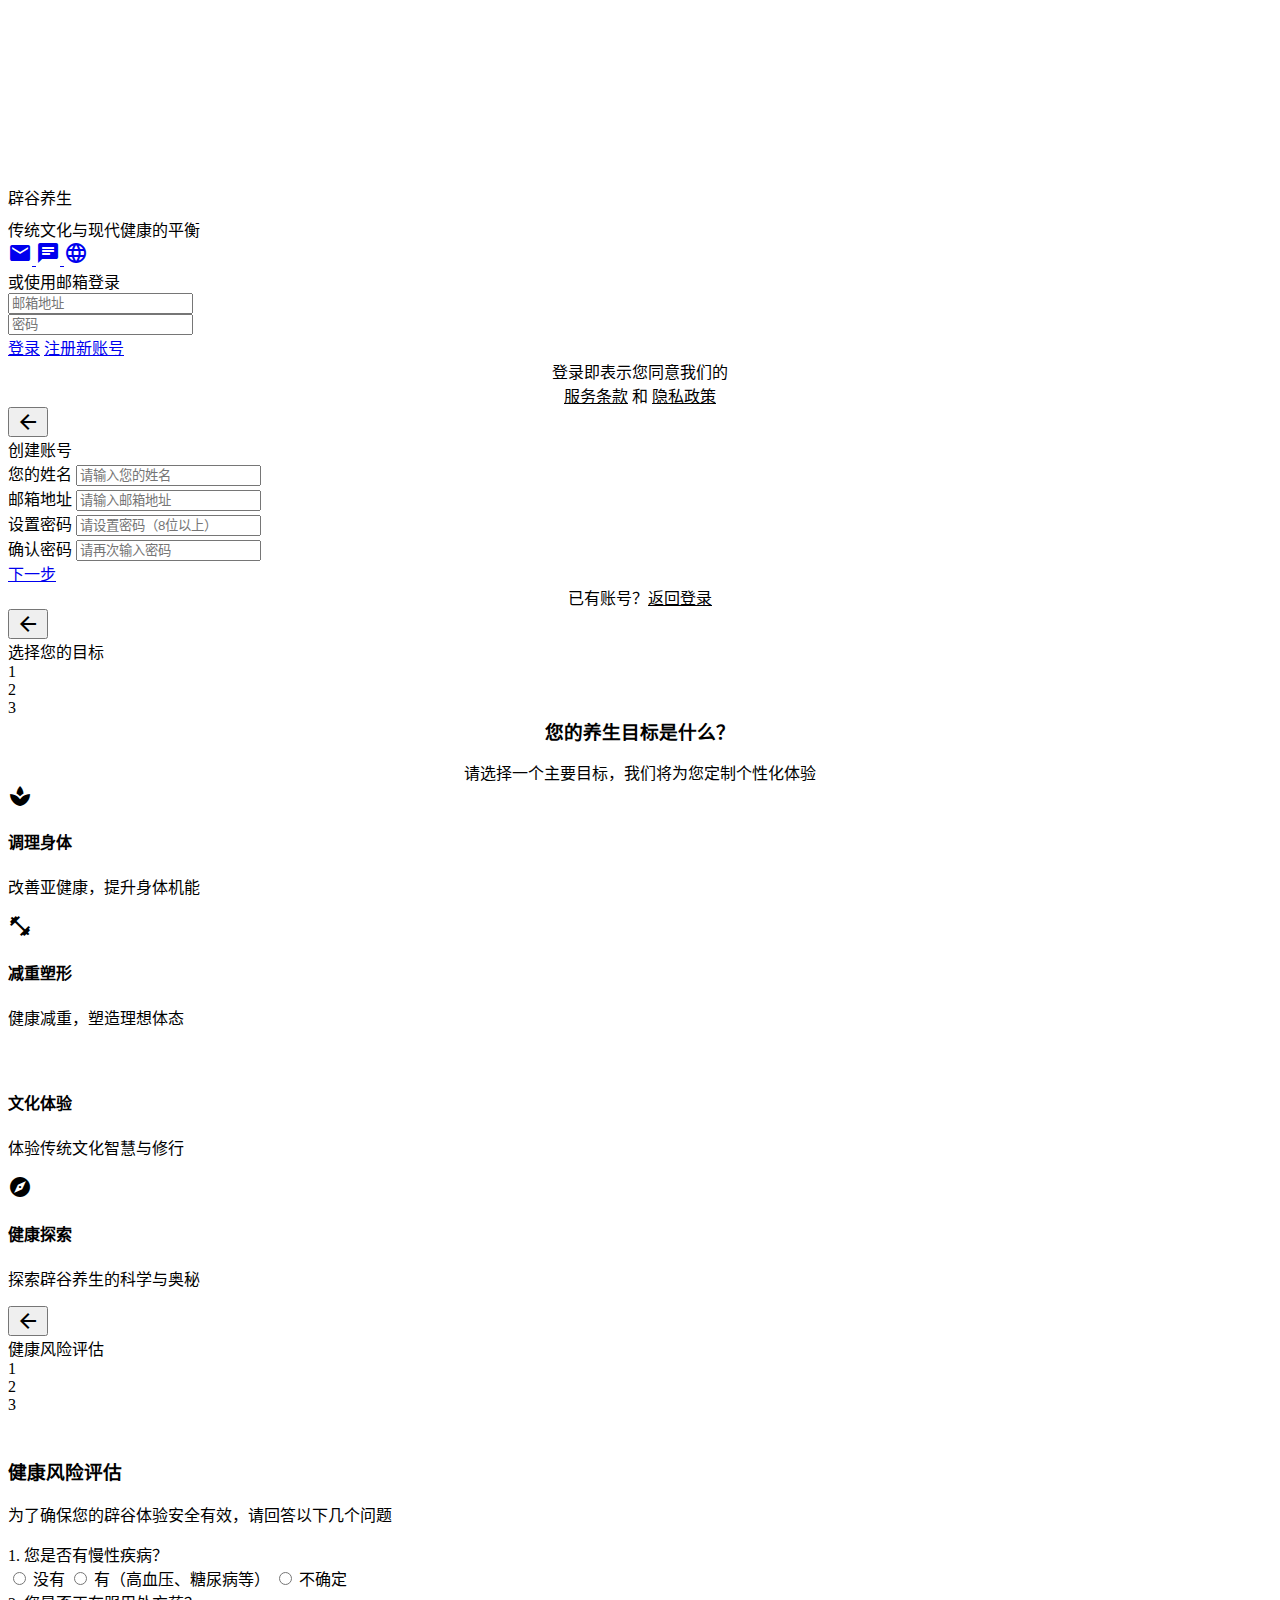
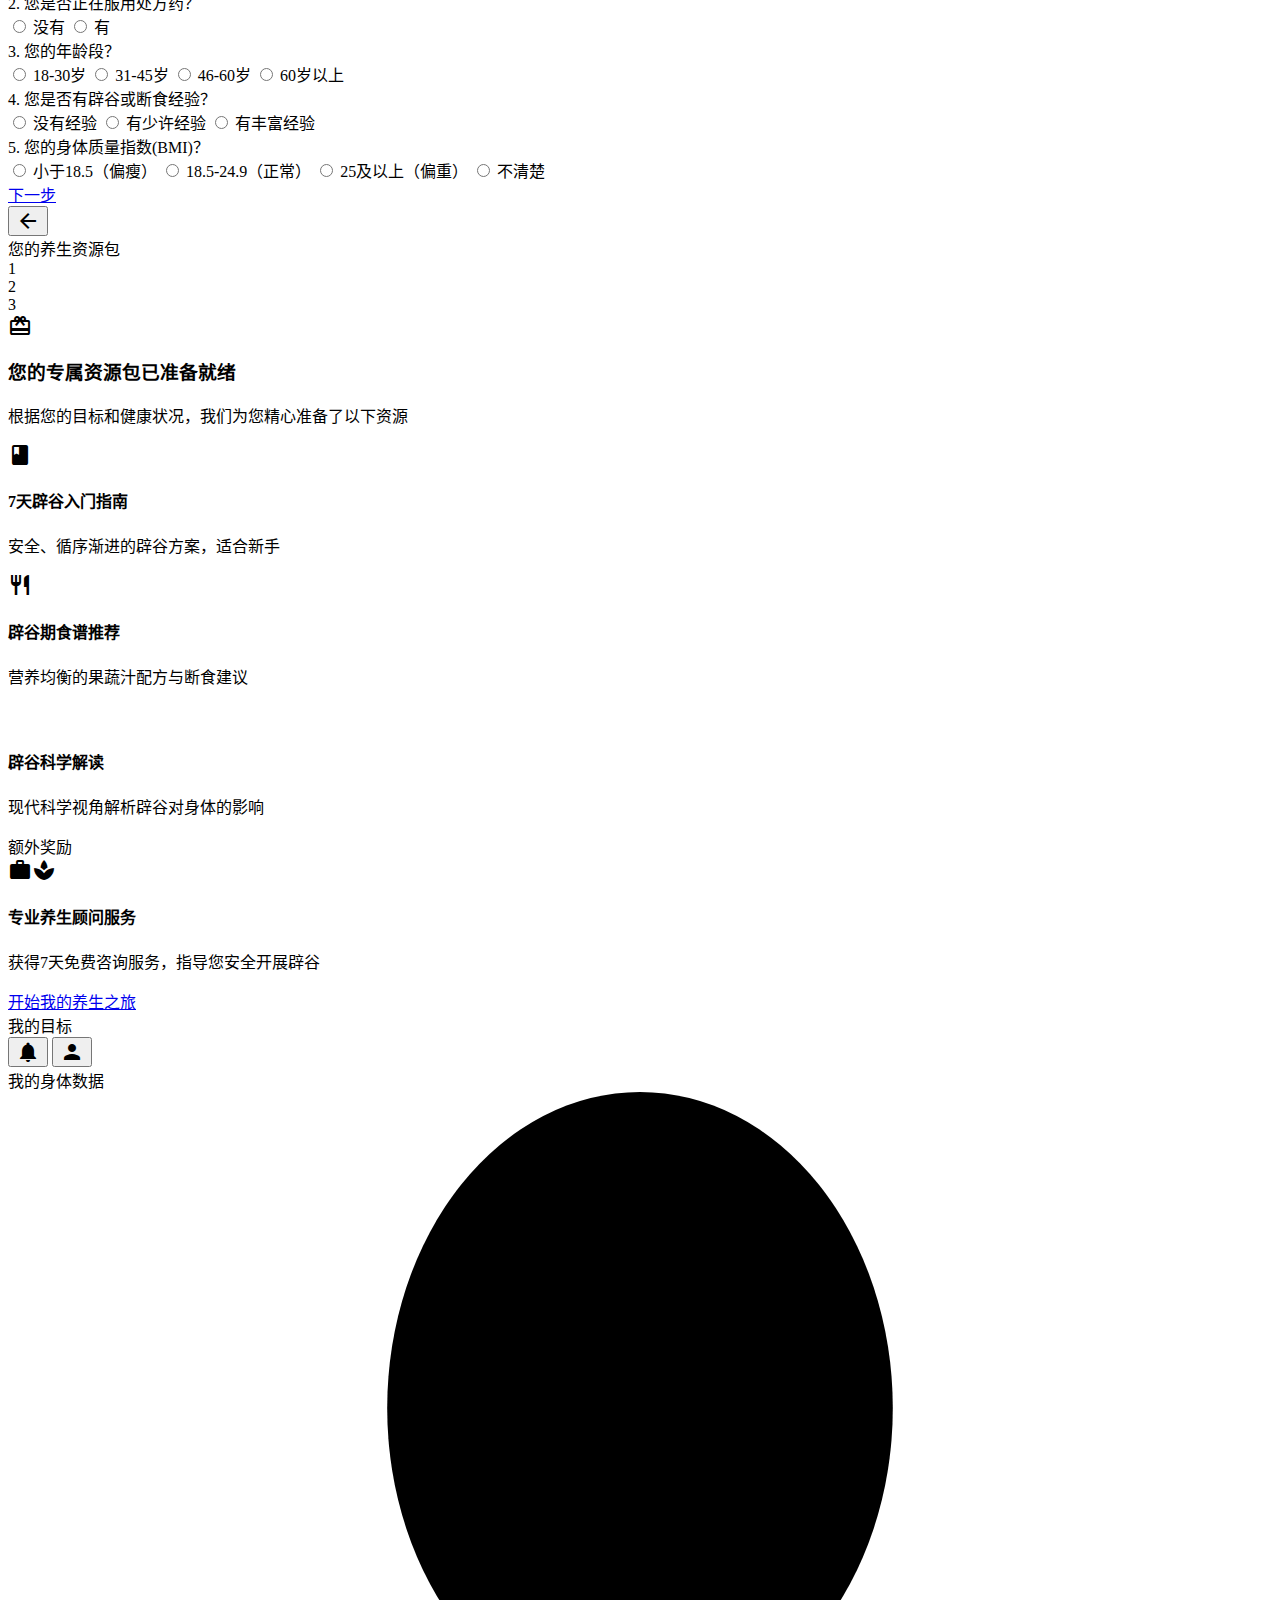
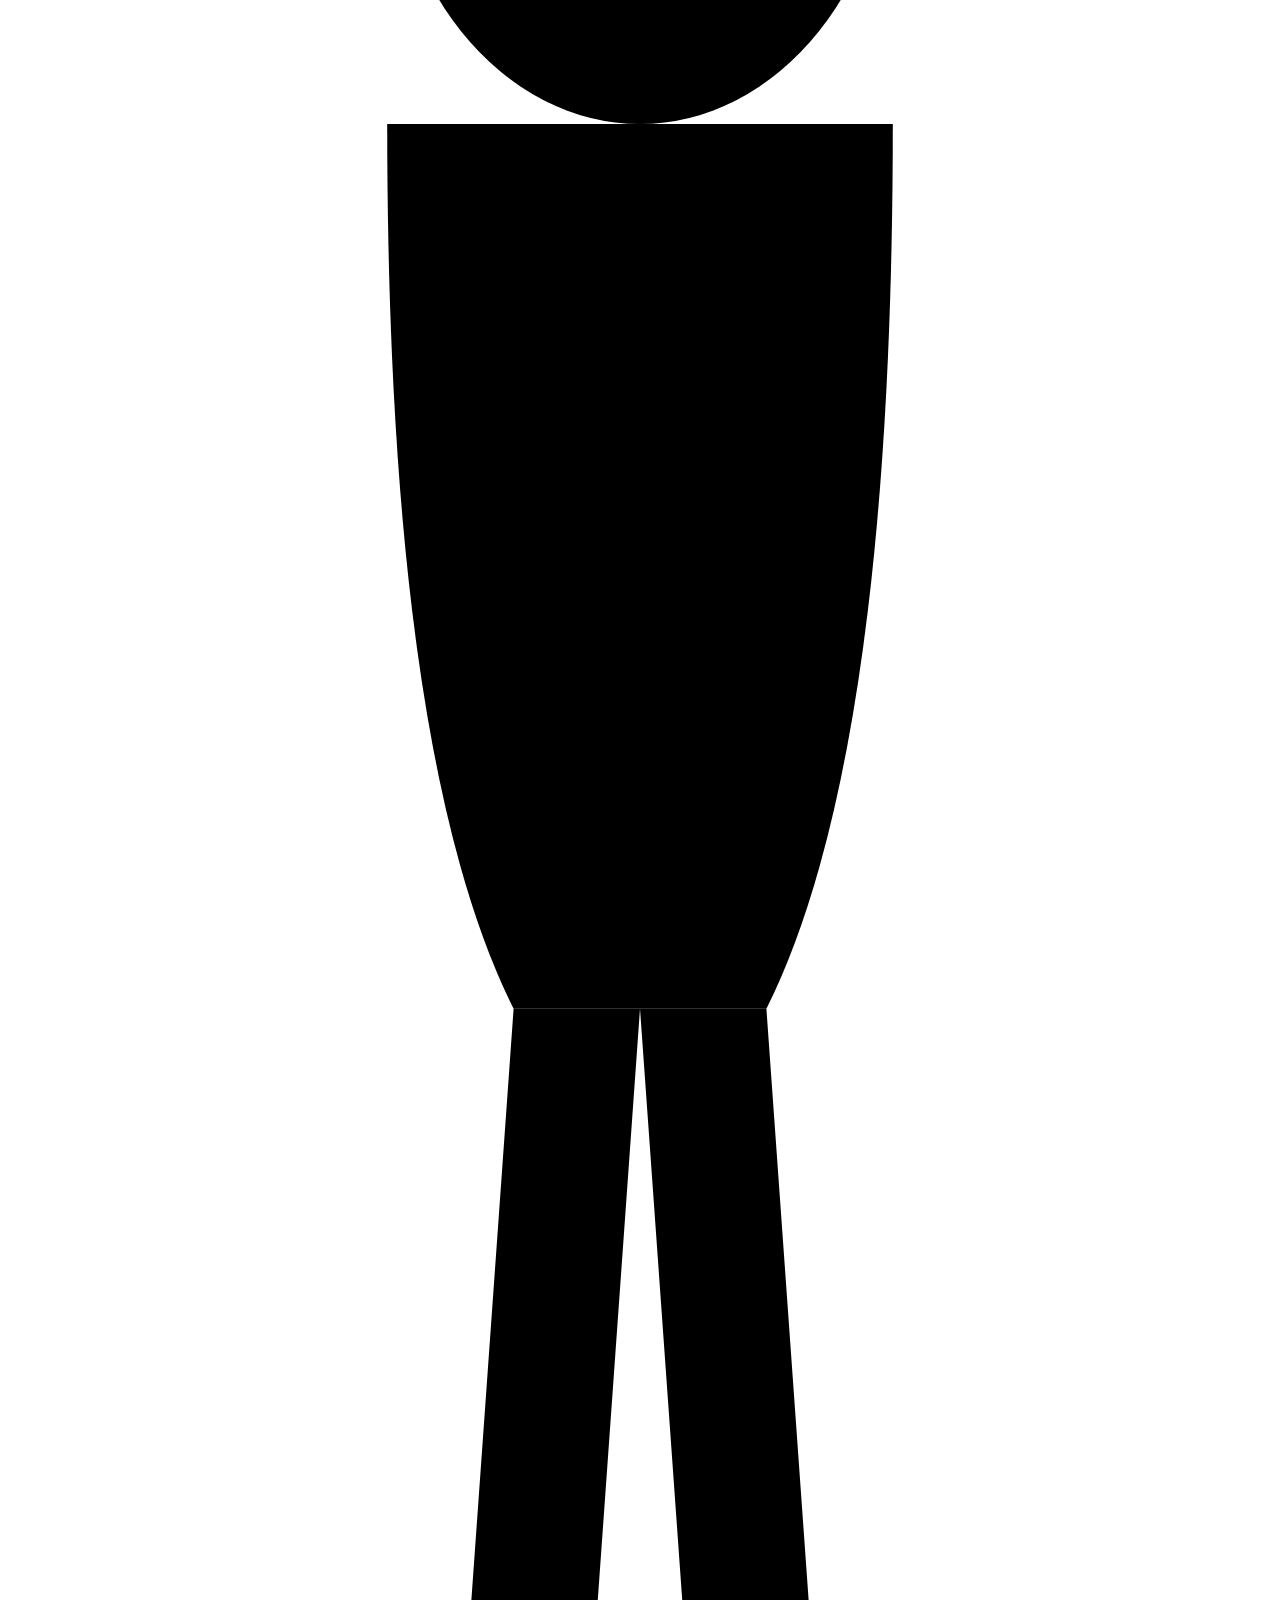
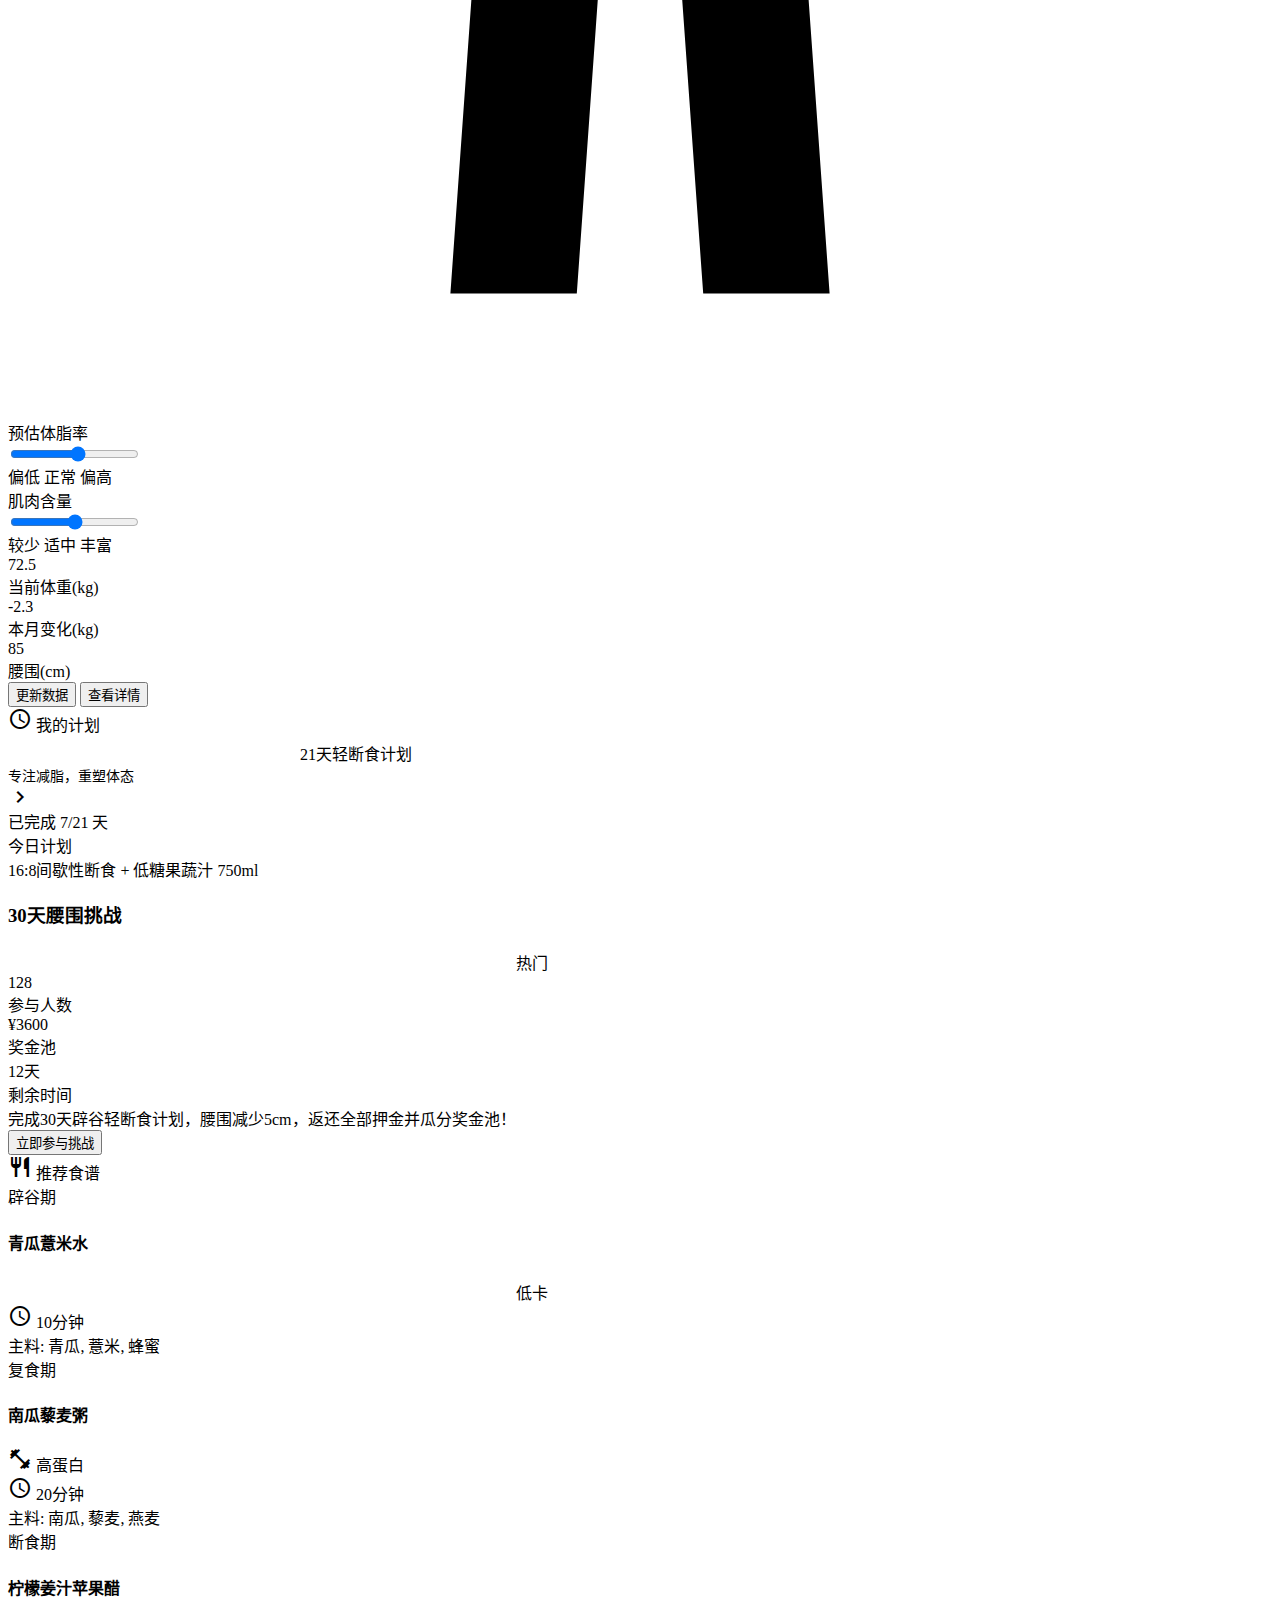
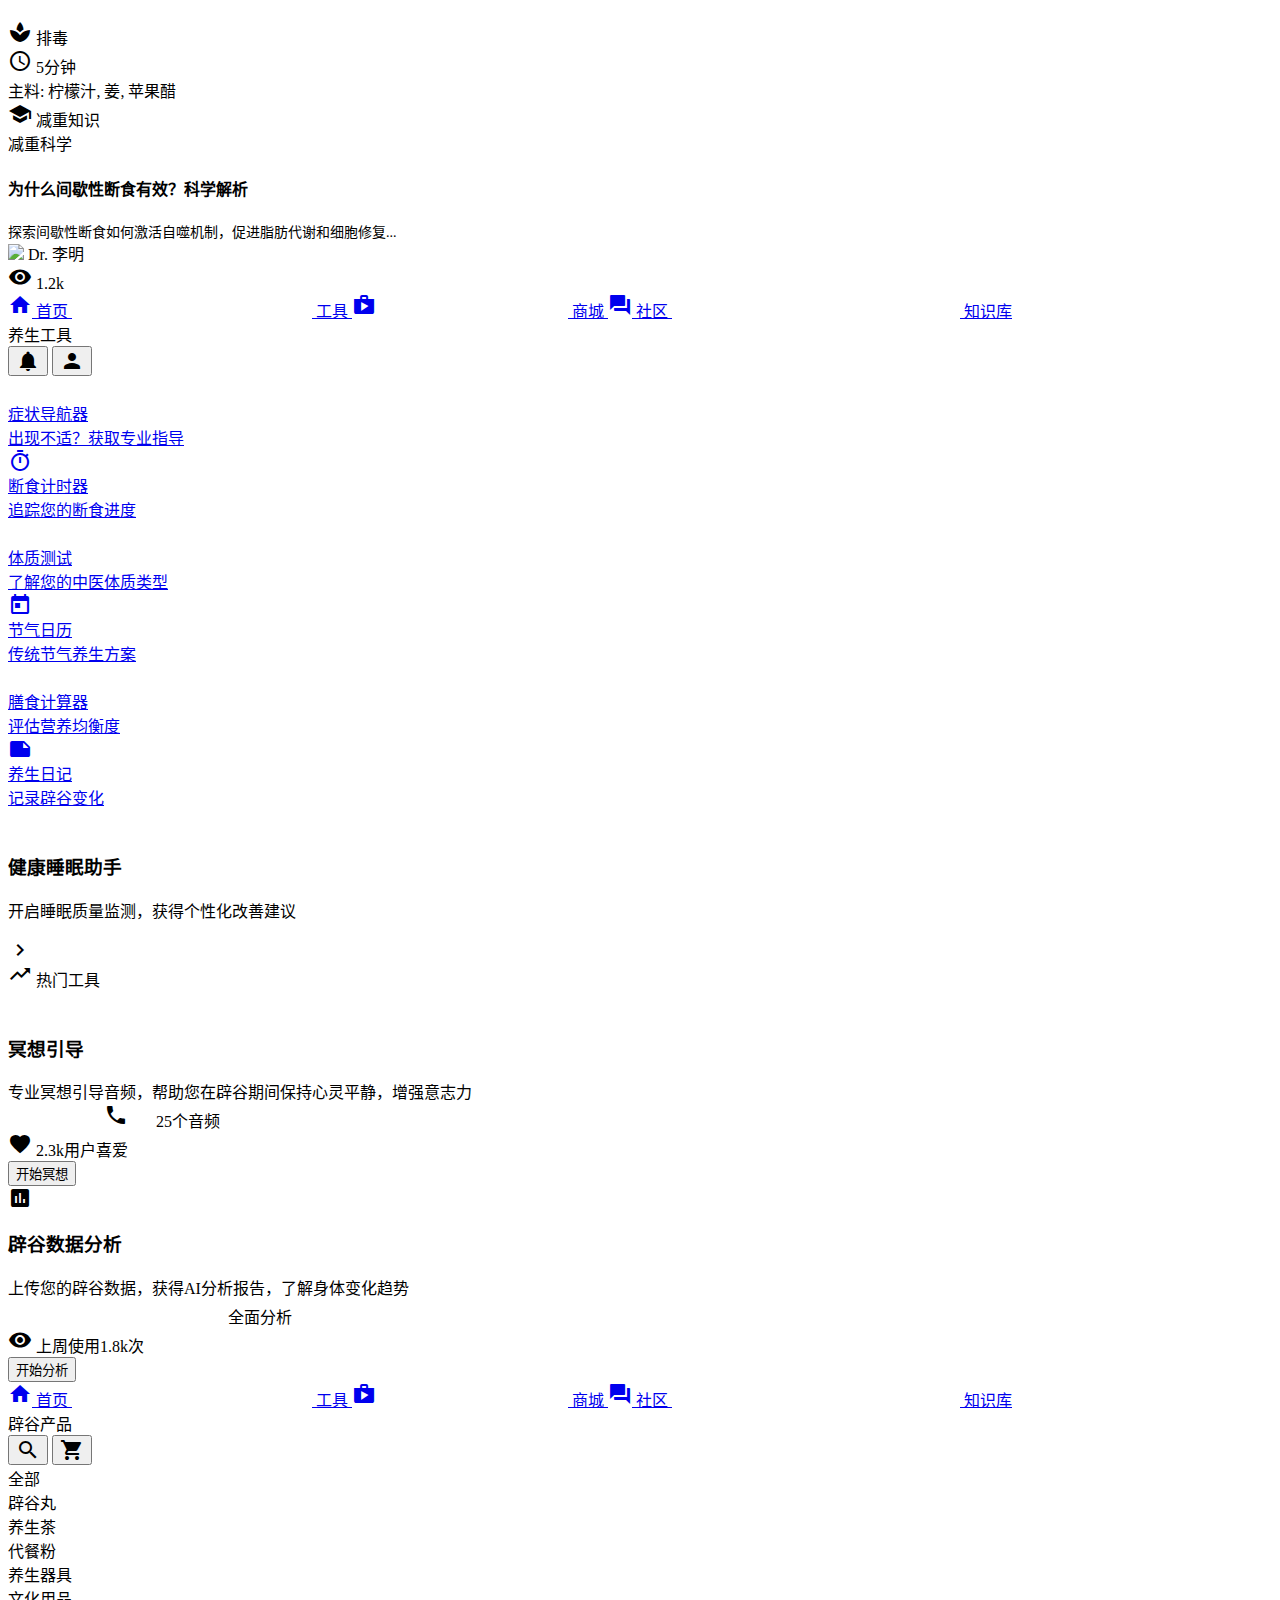
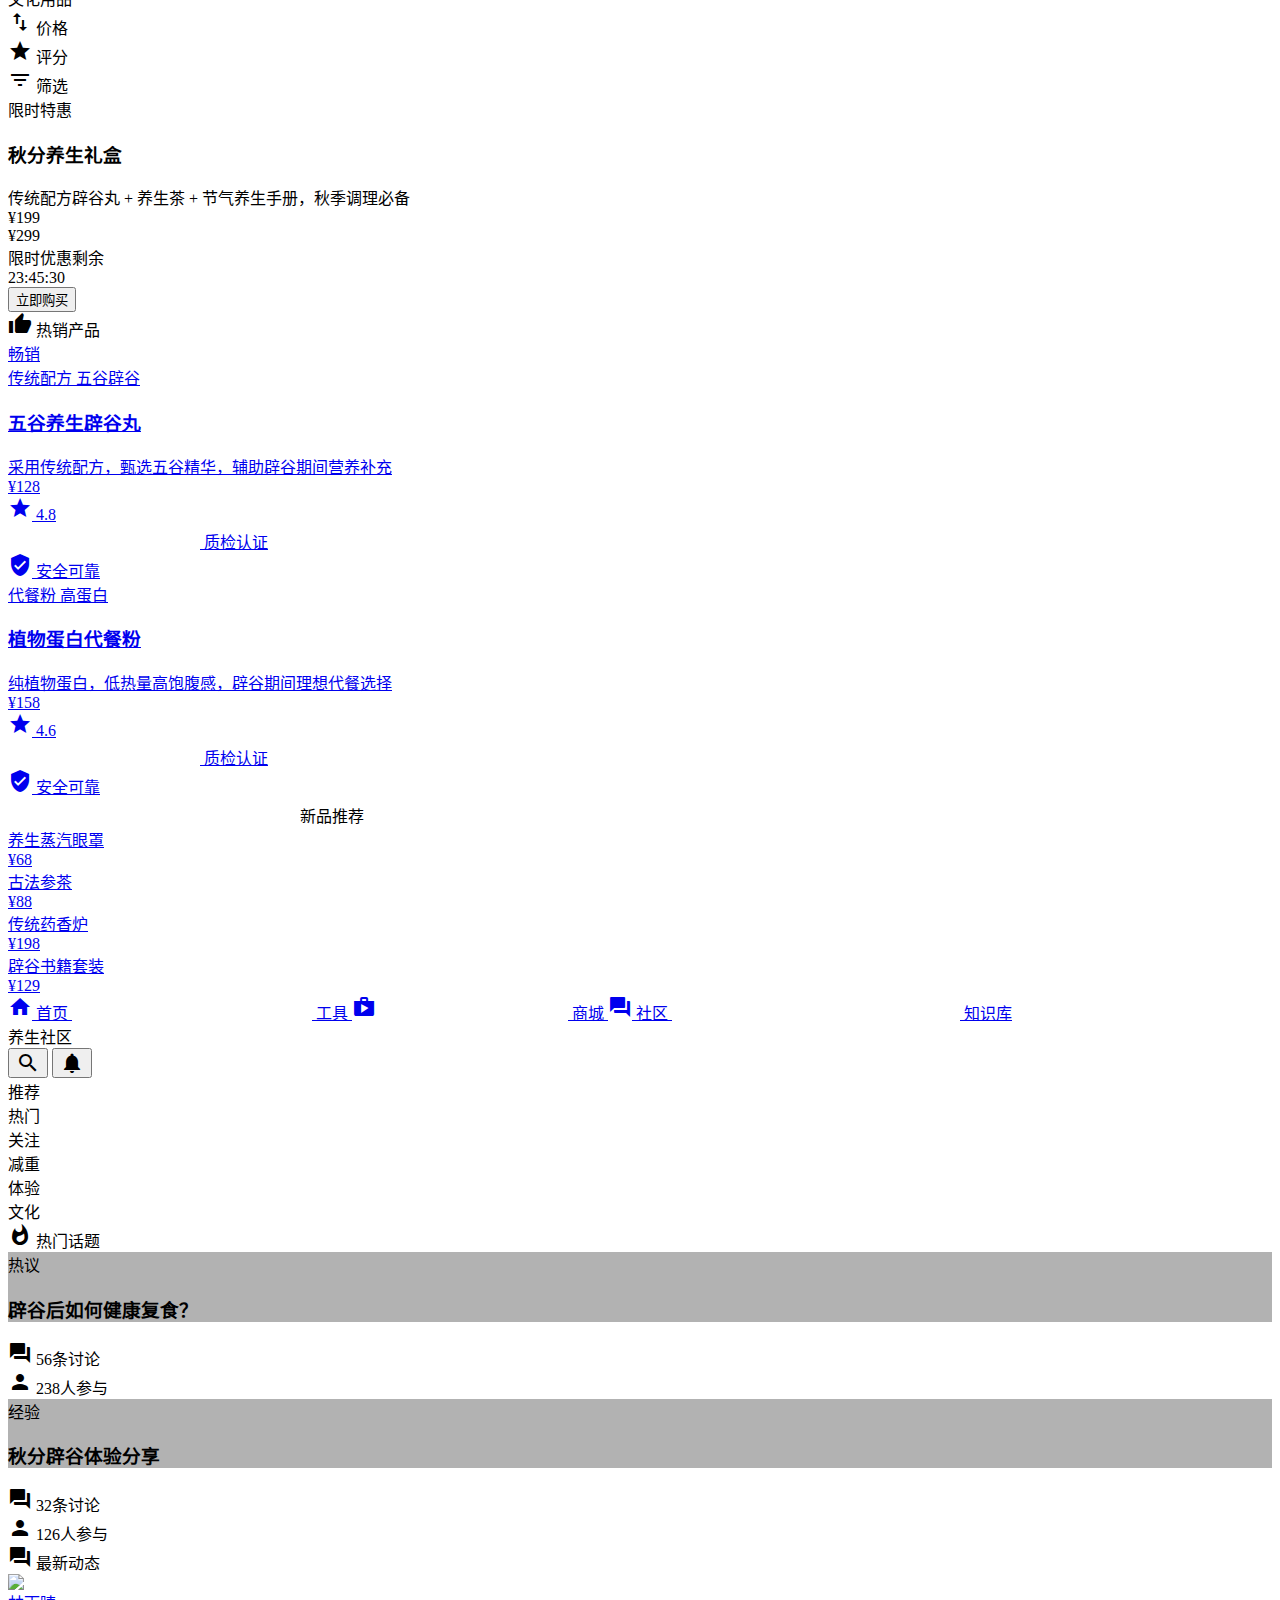
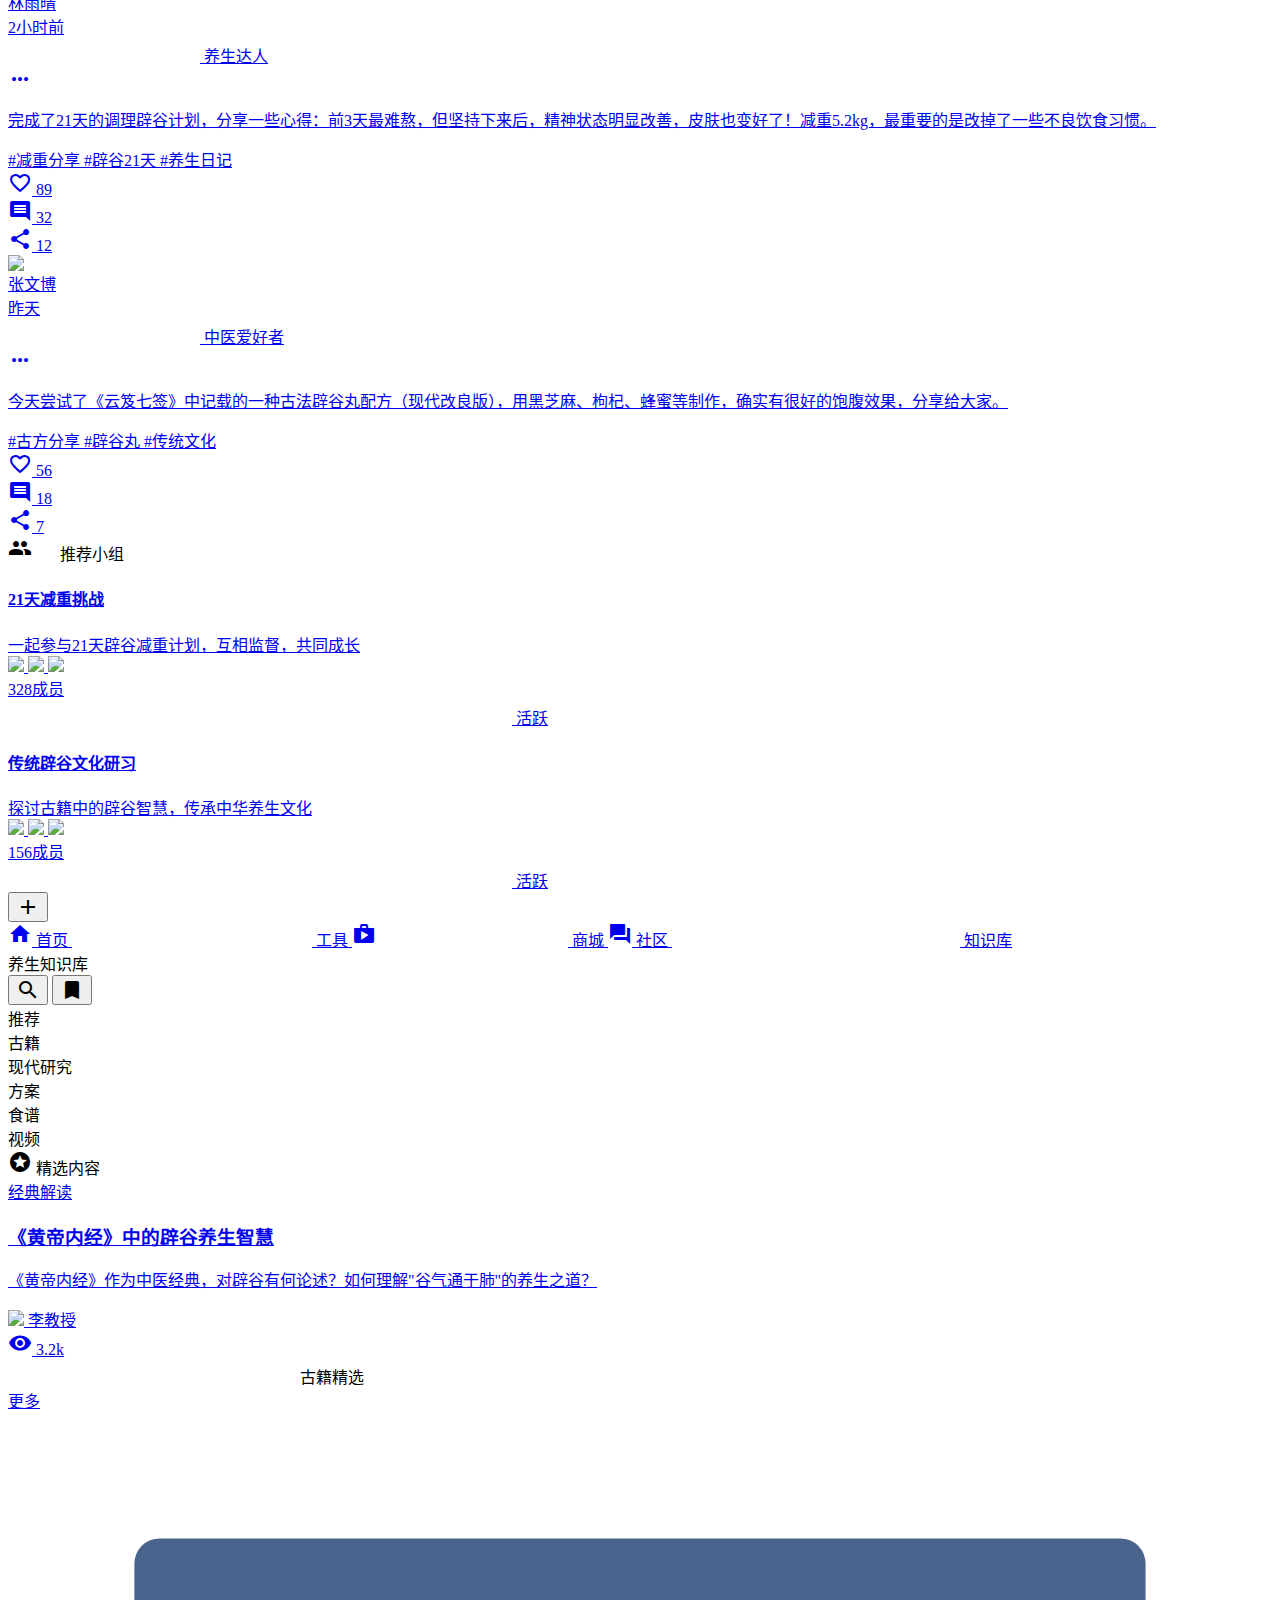
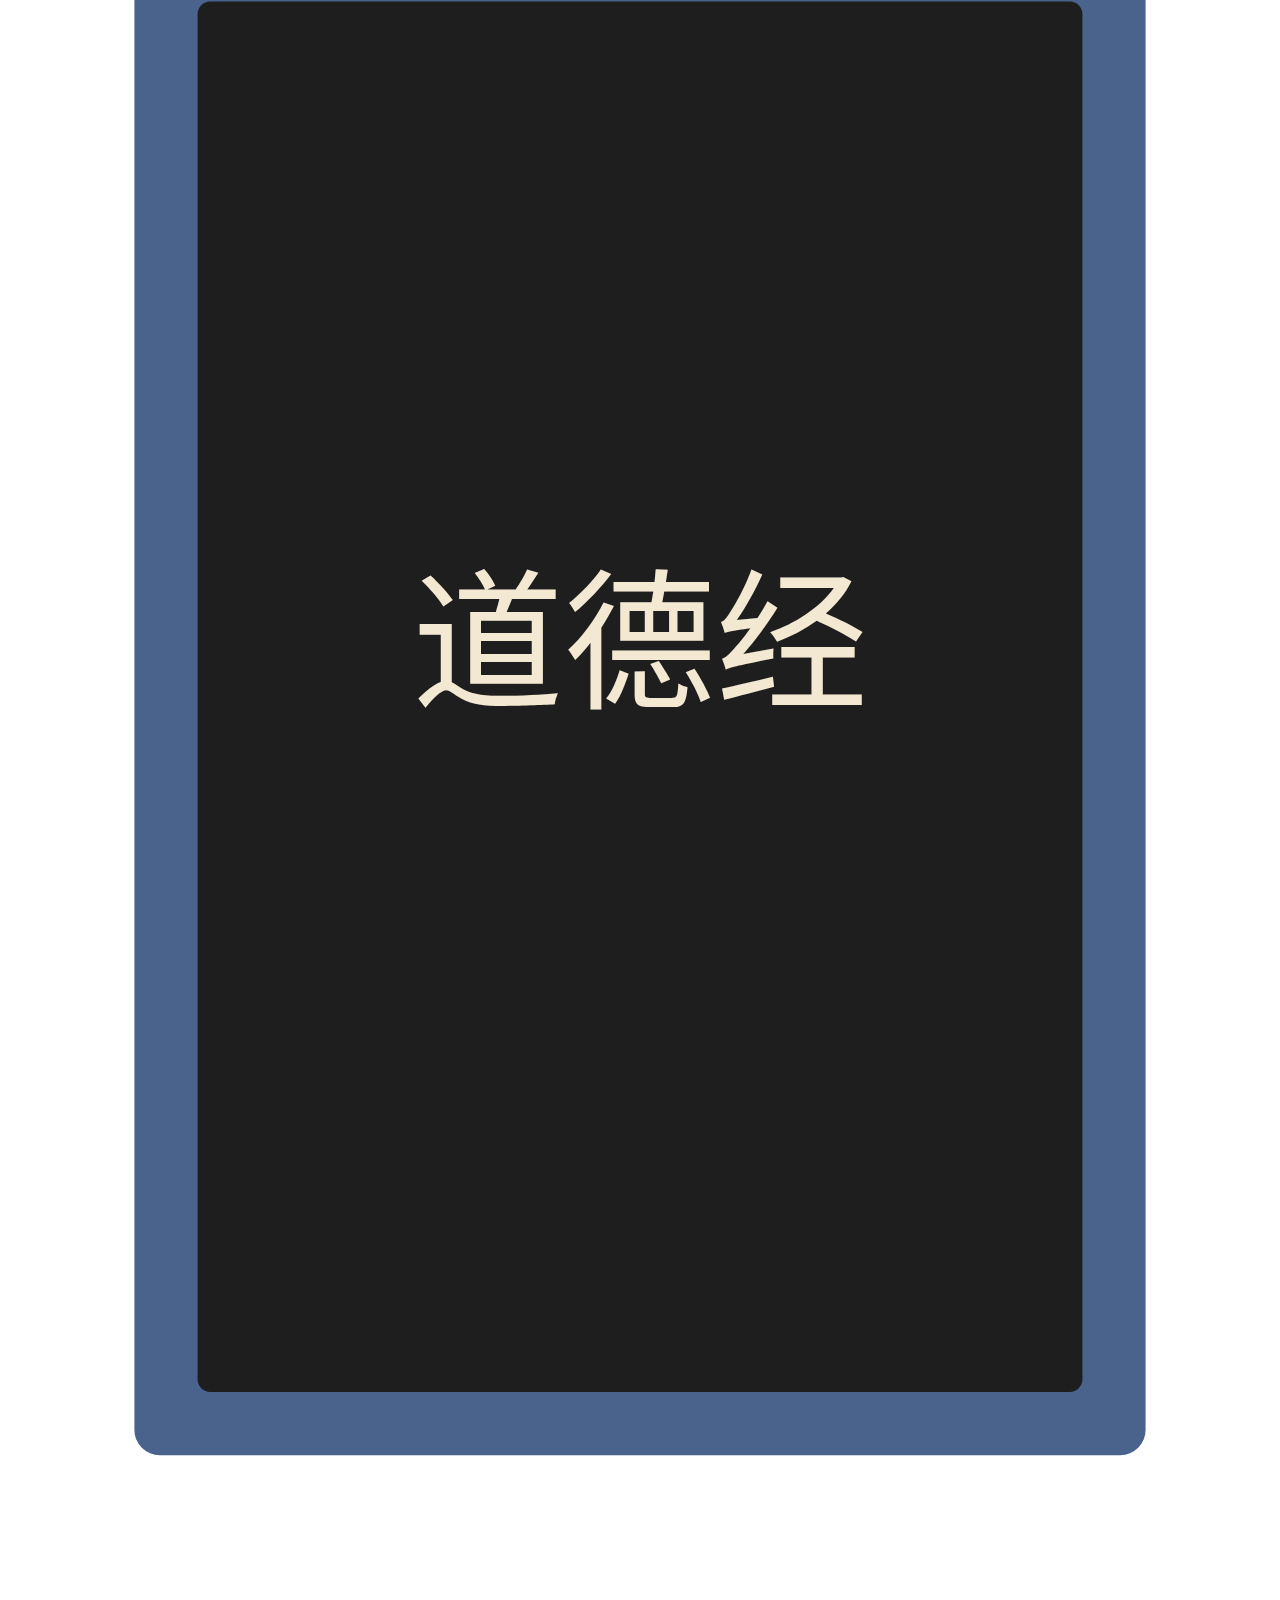
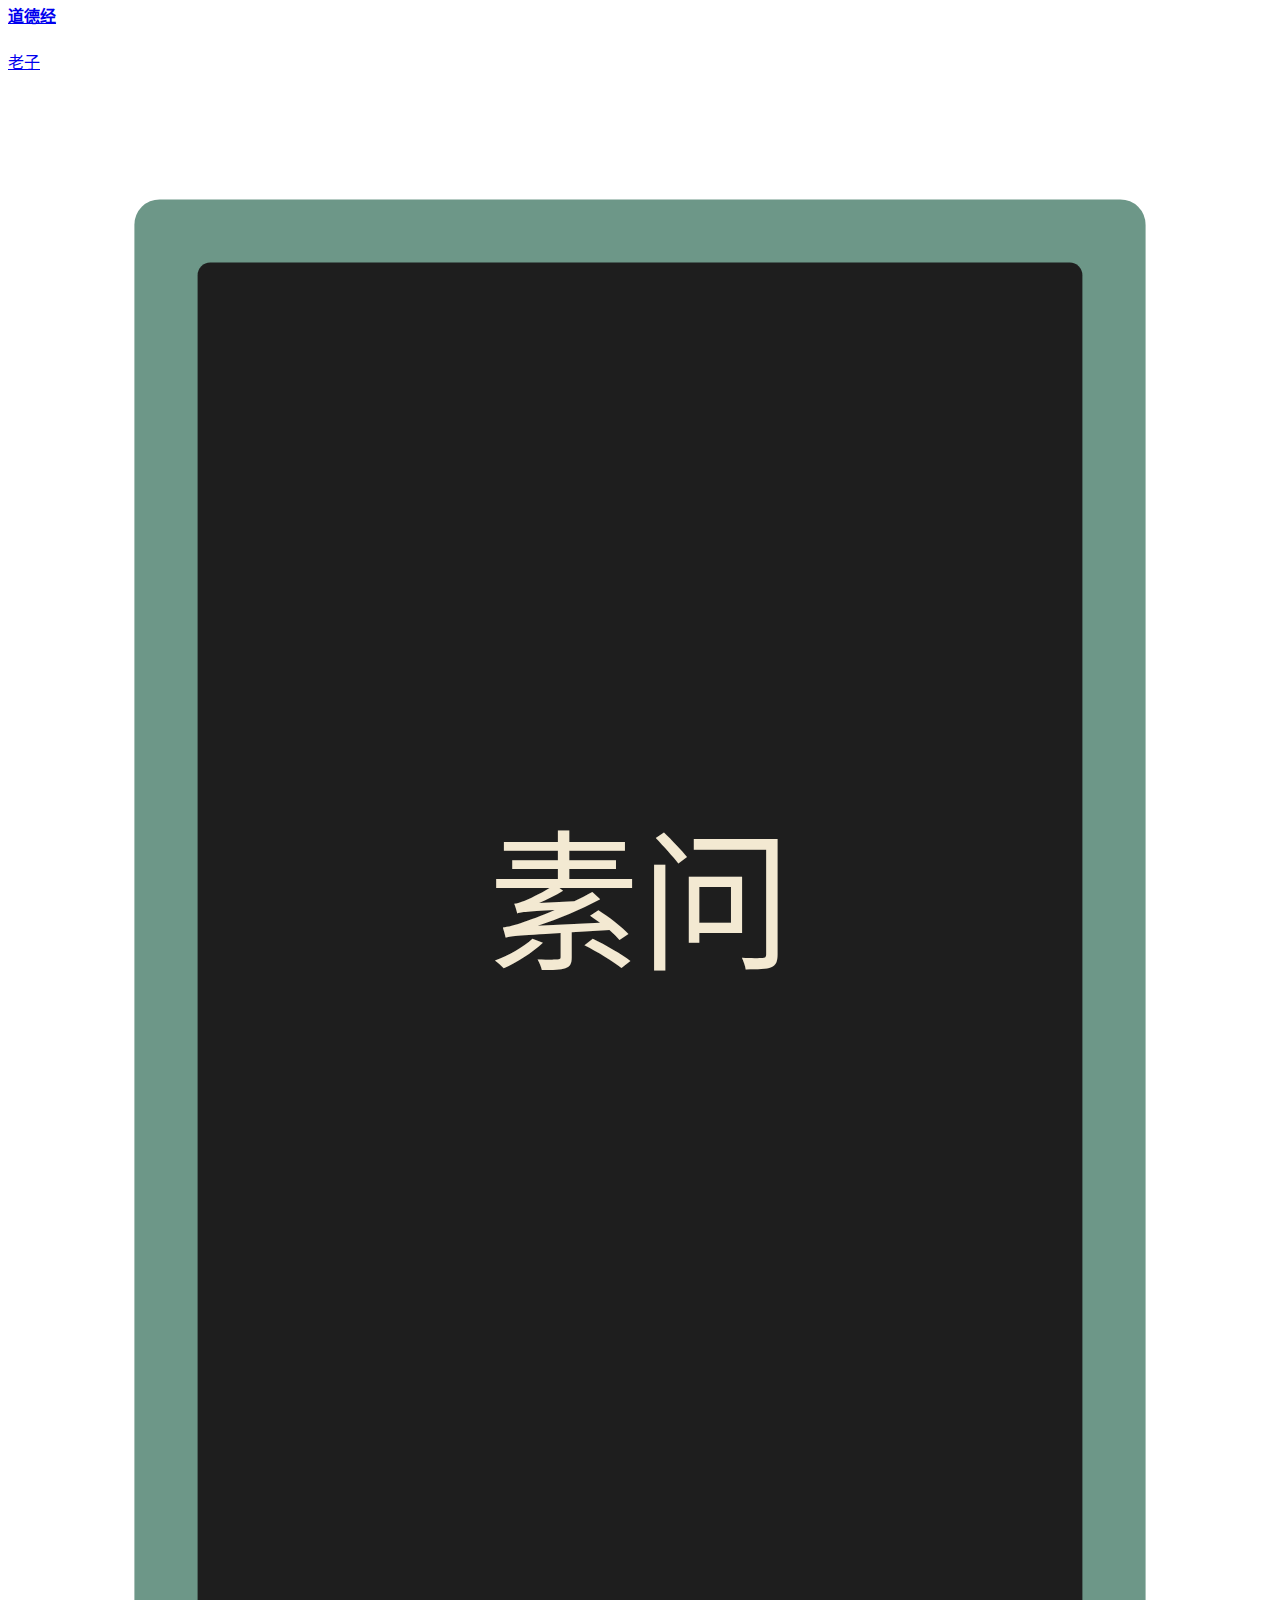
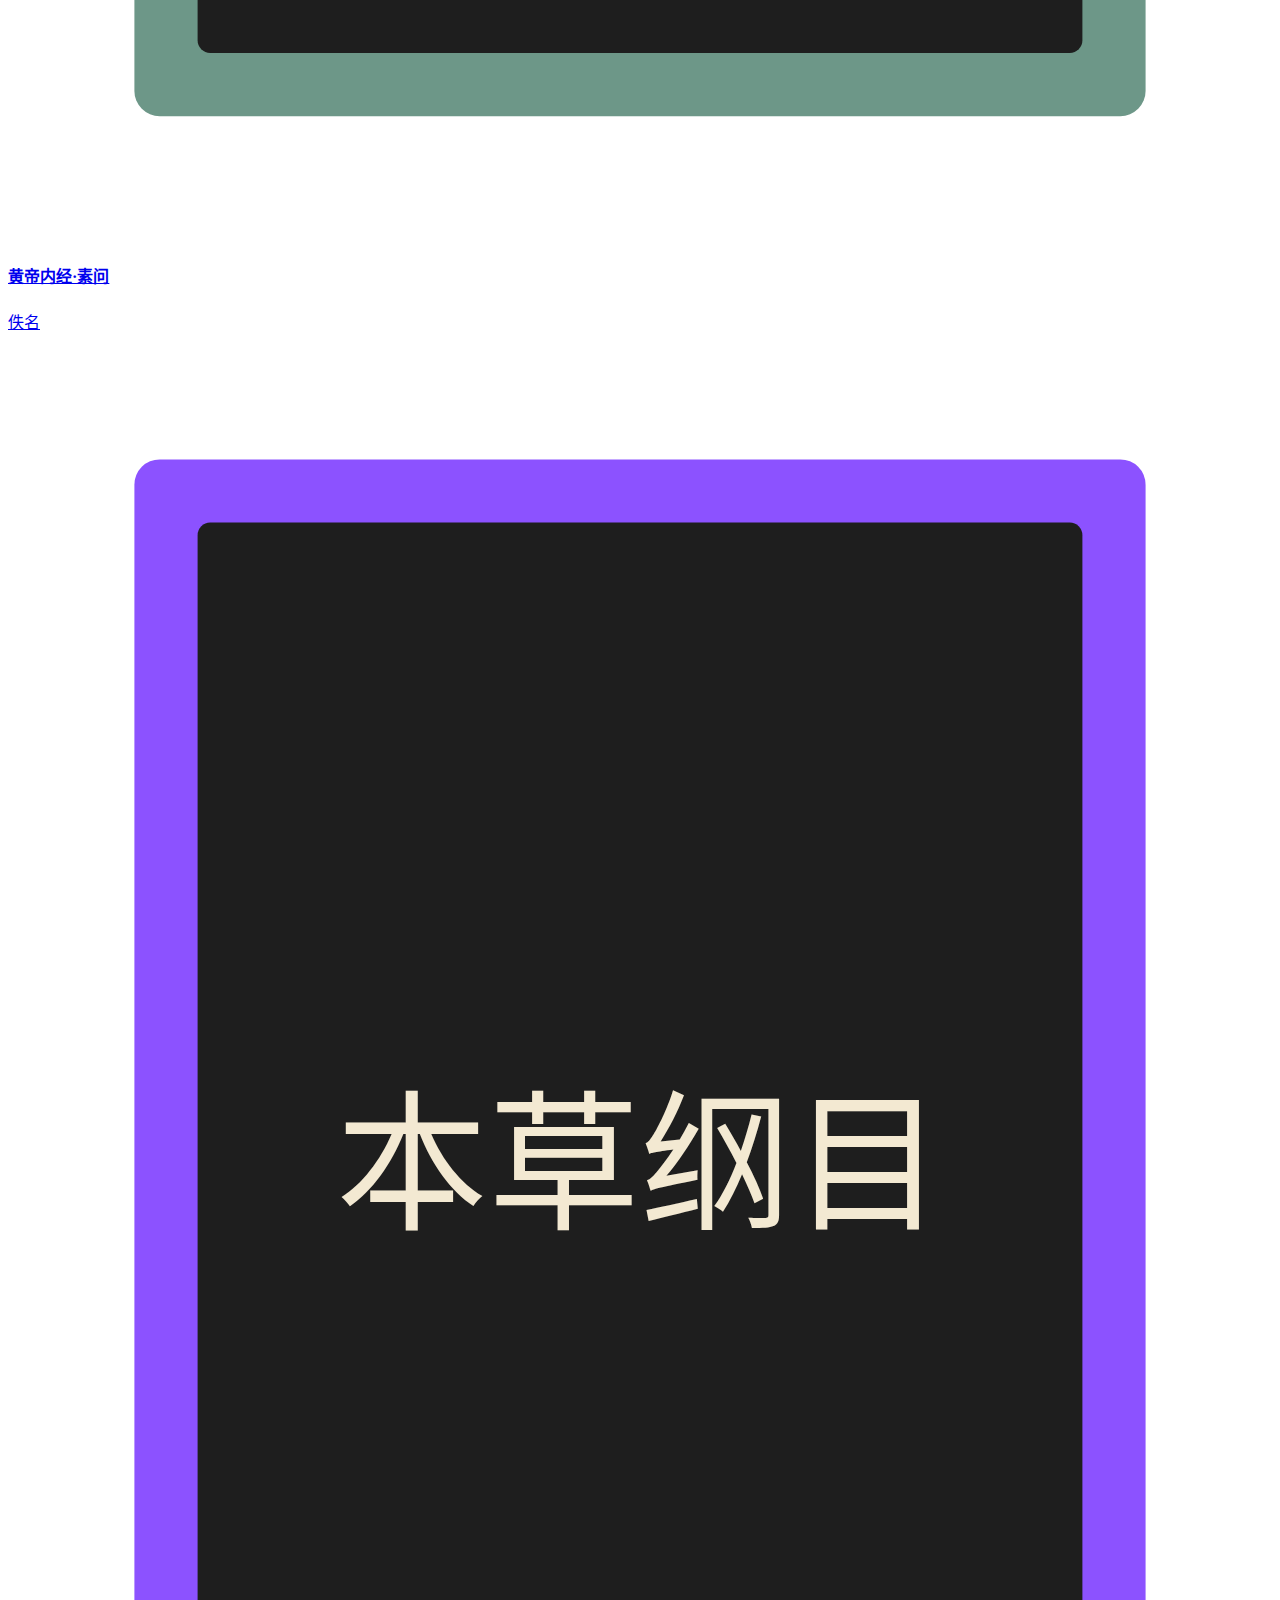
==== claude3.7/index.html @ ecf439bb "Create index.html" ====
<html lang="zh-CN">
<head>
    <meta charset="UTF-8">
    <meta name="viewport" content="width=device-width, initial-scale=1.0">
    <title>辟谷养生 - 健康与传统文化的结合</title>
    <link href="https://fonts.googleapis.com/icon?family=Material+Icons" rel="stylesheet">
    <link href="https://fonts.googleapis.com/css2?family=Outfit:wght@400;500;600;700;800&family=Noto+Serif+SC:wght@400;500;700&display=swap" rel="stylesheet">
    <link rel="stylesheet" href="styles.css">
</head>
<body>
    <div class="app-container">
        <!-- 登录页 -->
        <div class="screen" id="login">
            <div class="full-content">
                <div style="height: 20%"></div>
                <div class="login-logo">
                    <span class="gradient-text">辟谷养生</span>
                    <div style="font-size: 16px; color: var(--text-secondary); font-weight: normal; margin-top: 8px;">传统文化与现代健康的平衡</div>
                </div>
                <div class="social-login">
                    <a href="#" class="social-icon">
                        <span class="material-icons">mail</span>
                    </a>
                    <a href="#" class="social-icon">
                        <span class="material-icons">chat</span>
                    </a>
                    <a href="#" class="social-icon">
                        <span class="material-icons">language</span>
                    </a>
                </div>
                <div class="divider">或使用邮箱登录</div>
                <div class="form-group">
                    <input type="email" class="form-input" placeholder="邮箱地址">
                </div>
                <div class="form-group">
                    <input type="password" class="form-input" placeholder="密码">
                </div>
                <a href="#home" class="button primary full" style="margin-bottom: var(--space-md);">登录</a>
                <a href="#register" class="button outline full">注册新账号</a>
                <div style="text-align: center; margin-top: var(--space-xl); color: var(--text-tertiary);">
                    登录即表示您同意我们的<br>
                    <a href="#" style="color: var(--primary);">服务条款</a> 和 <a href="#" style="color: var(--primary);">隐私政策</a>
                </div>
            </div>
        </div>

        <!-- 注册页 -->
        <div class="screen" id="register">
            <div class="header">
                <button class="icon-button" onclick="window.location.href='#login'">
                    <span class="material-icons">arrow_back</span>
                </button>
                <div class="header-title">创建账号</div>
            </div>
            <div class="full-content">
                <div class="form-group">
                    <label class="form-label">您的姓名</label>
                    <input type="text" class="form-input" placeholder="请输入您的姓名">
                </div>
                <div class="form-group">
                    <label class="form-label">邮箱地址</label>
                    <input type="email" class="form-input" placeholder="请输入邮箱地址">
                </div>
                <div class="form-group">
                    <label class="form-label">设置密码</label>
                    <input type="password" class="form-input" placeholder="请设置密码（8位以上）">
                </div>
                <div class="form-group">
                    <label class="form-label">确认密码</label>
                    <input type="password" class="form-input" placeholder="请再次输入密码">
                </div>
                <a href="#onboarding-goal" class="button primary full" style="margin: var(--space-xl) 0;">下一步</a>
                <div style="text-align: center; margin-top: var(--space-md); color: var(--text-tertiary);">
                    已有账号？<a href="#login" style="color: var(--primary);">返回登录</a>
                </div>
            </div>
        </div>

        <!-- 目标选择页 -->
        <div class="screen" id="onboarding-goal">
            <div class="header">
                <button class="icon-button" onclick="window.location.href='#register'">
                    <span class="material-icons">arrow_back</span>
                </button>
                <div class="header-title">选择您的目标</div>
            </div>
            <div class="full-content">
                <div class="onboarding-progress">
                    <div class="progress-step active">1</div>
                    <div class="progress-line"></div>
                    <div class="progress-step">2</div>
                    <div class="progress-line"></div>
                    <div class="progress-step">3</div>
                </div>
                <h3 style="text-align: center; margin: var(--space-lg) 0 var(--space-md);">您的养生目标是什么？</h3>
                <p style="text-align: center; color: var(--text-secondary); margin-bottom: var(--space-lg);">
                    请选择一个主要目标，我们将为您定制个性化体验
                </p>
                <div class="goal-options">
                    <div class="goal-card" onclick="window.location.href='#risk-assessment'">
                        <div class="goal-icon" style="background-color: var(--goal-body);">
                            <span class="material-icons">spa</span>
                        </div>
                        <h4>调理身体</h4>
                        <p>改善亚健康，提升身体机能</p>
                    </div>
                    <div class="goal-card" onclick="window.location.href='#risk-assessment'">
                        <div class="goal-icon" style="background-color: var(--goal-shape);">
                            <span class="material-icons">fitness_center</span>
                        </div>
                        <h4>减重塑形</h4>
                        <p>健康减重，塑造理想体态</p>
                    </div>
                </div>
                <div class="goal-options">
                    <div class="goal-card" onclick="window.location.href='#risk-assessment'">
                        <div class="goal-icon" style="background-color: var(--goal-culture);">
                            <span class="material-icons">auto_stories</span>
                        </div>
                        <h4>文化体验</h4>
                        <p>体验传统文化智慧与修行</p>
                    </div>
                    <div class="goal-card" onclick="window.location.href='#risk-assessment'">
                        <div class="goal-icon" style="background-color: var(--goal-explore);">
                            <span class="material-icons">explore</span>
                        </div>
                        <h4>健康探索</h4>
                        <p>探索辟谷养生的科学与奥秘</p>
                    </div>
                </div>
            </div>
        </div>

        <!-- 风险评估页 -->
        <div class="screen" id="risk-assessment">
            <div class="header">
                <button class="icon-button" onclick="window.location.href='#onboarding-goal'">
                    <span class="material-icons">arrow_back</span>
                </button>
                <div class="header-title">健康风险评估</div>
            </div>
            <div class="full-content">
                <div class="onboarding-progress">
                    <div class="progress-step completed">1</div>
                    <div class="progress-line completed"></div>
                    <div class="progress-step active">2</div>
                    <div class="progress-line"></div>
                    <div class="progress-step">3</div>
                </div>
                <div class="assessment-intro">
                    <div class="assessment-icon">
                        <span class="material-icons">health_and_safety</span>
                    </div>
                    <h3>健康风险评估</h3>
                    <p>为了确保您的辟谷体验安全有效，请回答以下几个问题</p>
                </div>
                <div class="assessment-questions">
                    <div class="assessment-question">
                        <div class="question-text">1. 您是否有慢性疾病？</div>
                        <div class="option-group">
                            <label class="radio-option">
                                <input type="radio" name="chronic" value="no"> 没有
                            </label>
                            <label class="radio-option">
                                <input type="radio" name="chronic" value="yes"> 有（高血压、糖尿病等）
                            </label>
                            <label class="radio-option">
                                <input type="radio" name="chronic" value="notsure"> 不确定
                            </label>
                        </div>
                    </div>
                    <div class="assessment-question">
                        <div class="question-text">2. 您是否正在服用处方药？</div>
                        <div class="option-group">
                            <label class="radio-option">
                                <input type="radio" name="medication" value="no"> 没有
                            </label>
                            <label class="radio-option">
                                <input type="radio" name="medication" value="yes"> 有
                            </label>
                        </div>
                    </div>
                    <div class="assessment-question">
                        <div class="question-text">3. 您的年龄段？</div>
                        <div class="option-group">
                            <label class="radio-option">
                                <input type="radio" name="age" value="18-30"> 18-30岁
                            </label>
                            <label class="radio-option">
                                <input type="radio" name="age" value="31-45"> 31-45岁
                            </label>
                            <label class="radio-option">
                                <input type="radio" name="age" value="46-60"> 46-60岁
                            </label>
                            <label class="radio-option">
                                <input type="radio" name="age" value="60+"> 60岁以上
                            </label>
                        </div>
                    </div>
                    <div class="assessment-question">
                        <div class="question-text">4. 您是否有辟谷或断食经验？</div>
                        <div class="option-group">
                            <label class="radio-option">
                                <input type="radio" name="experience" value="no"> 没有经验
                            </label>
                            <label class="radio-option">
                                <input type="radio" name="experience" value="little"> 有少许经验
                            </label>
                            <label class="radio-option">
                                <input type="radio" name="experience" value="rich"> 有丰富经验
                            </label>
                        </div>
                    </div>
                    <div class="assessment-question">
                        <div class="question-text">5. 您的身体质量指数(BMI)？</div>
                        <div class="option-group">
                            <label class="radio-option">
                                <input type="radio" name="bmi" value="under18"> 小于18.5（偏瘦）
                            </label>
                            <label class="radio-option">
                                <input type="radio" name="bmi" value="normal"> 18.5-24.9（正常）
                            </label>
                            <label class="radio-option">
                                <input type="radio" name="bmi" value="over25"> 25及以上（偏重）
                            </label>
                            <label class="radio-option">
                                <input type="radio" name="bmi" value="unknown"> 不清楚
                            </label>
                        </div>
                    </div>
                </div>
                <a href="#resource-package" class="button primary full" style="margin: var(--space-xl) 0;">
                    下一步
                </a>
            </div>
        </div>

        <!-- 资源包页面 -->
        <div class="screen" id="resource-package">
            <div class="header">
                <button class="icon-button" onclick="window.location.href='#risk-assessment'">
                    <span class="material-icons">arrow_back</span>
                </button>
                <div class="header-title">您的养生资源包</div>
            </div>
            <div class="full-content">
                <div class="onboarding-progress">
                    <div class="progress-step completed">1</div>
                    <div class="progress-line completed"></div>
                    <div class="progress-step completed">2</div>
                    <div class="progress-line completed"></div>
                    <div class="progress-step active">3</div>
                </div>
                <div class="resource-intro">
                    <div class="resource-visual">
                        <div class="resource-glow"></div>
                        <div class="resource-icon">
                            <span class="material-icons">card_giftcard</span>
                        </div>
                    </div>
                    <h3>您的专属资源包已准备就绪</h3>
                    <p>根据您的目标和健康状况，我们为您精心准备了以下资源</p>
                </div>
                <div class="resource-cards">
                    <div class="resource-card">
                        <div class="resource-card-icon" style="background-color: var(--goal-shape);">
                            <span class="material-icons">book</span>
                        </div>
                        <div class="resource-card-content">
                            <h4>7天辟谷入门指南</h4>
                            <p>安全、循序渐进的辟谷方案，适合新手</p>
                        </div>
                    </div>
                    <div class="resource-card">
                        <div class="resource-card-icon" style="background-color: var(--primary);">
                            <span class="material-icons">restaurant</span>
                        </div>
                        <div class="resource-card-content">
                            <h4>辟谷期食谱推荐</h4>
                            <p>营养均衡的果蔬汁配方与断食建议</p>
                        </div>
                    </div>
                    <div class="resource-card">
                        <div class="resource-card-icon" style="background-color: var(--goal-culture);">
                            <span class="material-icons">science</span>
                        </div>
                        <div class="resource-card-content">
                            <h4>辟谷科学解读</h4>
                            <p>现代科学视角解析辟谷对身体的影响</p>
                        </div>
                    </div>
                </div>
                <div class="bonus-resource">
                    <span class="bonus-label">额外奖励</span>
                    <div class="bonus-card">
                        <div class="bonus-icon">
                            <span class="material-icons">workspace_premium</span>
                        </div>
                        <div class="bonus-content">
                            <h4>专业养生顾问服务</h4>
                            <p>获得7天免费咨询服务，指导您安全开展辟谷</p>
                        </div>
                    </div>
                </div>
                <a href="#home" class="button primary full" style="margin: var(--space-xl) 0;">
                    开始我的养生之旅
                </a>
            </div>
        </div>

        <!-- 首页（减重塑形） -->
        <div class="screen" id="home">
            <div class="header">
                <div class="header-title">我的目标</div>
                <div class="header-action">
                    <button class="icon-button">
                        <span class="material-icons">notifications</span>
                    </button>
                    <button class="icon-button">
                        <span class="material-icons">person</span>
                    </button>
                </div>
            </div>
            <div class="content">
                <div class="body-preview-card">
                    <div class="card-title">我的身体数据</div>
                    <div class="body-preview-content">
                        <div class="body-model">
                            <svg class="body-silhouette" viewBox="0 0 100 200" xmlns="http://www.w3.org/2000/svg">
                                <ellipse class="body-head" cx="50" cy="25" rx="20" ry="25"/>
                                <path class="body-torso" d="M30,50 Q30,100 40,120 L60,120 Q70,100 70,50 Z"/>
                                <path class="body-leg" d="M40,120 L35,190 L45,190 L50,120 L55,190 L65,190 L60,120 Z"/>
                            </svg>
                        </div>
                        <div class="body-stats">
                            <div class="body-slider">
                                <div class="slider-label">预估体脂率</div>
                                <div class="slider-container">
                                    <input type="range" min="10" max="40" value="26" class="body-range">
                                    <div class="slider-labels">
                                        <span>偏低</span>
                                        <span>正常</span>
                                        <span>偏高</span>
                                    </div>
                                </div>
                            </div>
                            <div class="body-slider">
                                <div class="slider-label">肌肉含量</div>
                                <div class="slider-container">
                                    <input type="range" min="20" max="50" value="35" class="body-range">
                                    <div class="slider-labels">
                                        <span>较少</span>
                                        <span>适中</span>
                                        <span>丰富</span>
                                    </div>
                                </div>
                            </div>
                        </div>
                    </div>
                    <div class="body-metrics">
                        <div class="metric">
                            <div class="metric-value">72.5</div>
                            <div class="metric-label">当前体重(kg)</div>
                        </div>
                        <div class="metric highlight">
                            <div class="metric-value">-2.3</div>
                            <div class="metric-label">本月变化(kg)</div>
                        </div>
                        <div class="metric">
                            <div class="metric-value">85</div>
                            <div class="metric-label">腰围(cm)</div>
                        </div>
                    </div>
                    <div class="body-actions">
                        <button class="button outline">更新数据</button>
                        <button class="button primary">查看详情</button>
                    </div>
                </div>

                <div class="section-title">
                    <span class="material-icons">schedule</span> 我的计划
                </div>

                <div class="plan-card">
                    <div class="plan-header">
                        <div>
                            <div class="plan-title">
                                <span class="material-icons plan-icon">offline_bolt</span>
                                21天轻断食计划
                            </div>
                            <div style="color: var(--text-secondary); font-size: 14px;">专注减脂，重塑体态</div>
                        </div>
                        <span class="material-icons" style="color: var(--text-tertiary);">chevron_right</span>
                    </div>
                    <div class="plan-progress">
                        <div class="progress-bar">
                            <div class="progress-fill" style="width: 35%;"></div>
                        </div>
                        <div class="progress-text">已完成 7/21 天</div>
                    </div>
                    <div class="plan-today">
                        <div class="today-label">今日计划</div>
                        <div class="today-content">16:8间歇性断食 + 低糖果蔬汁 750ml</div>
                    </div>
                </div>

                <div class="challenge-card">
                    <div class="challenge-header">
                        <h3>30天腰围挑战</h3>
                        <div class="challenge-badge">
                            <span class="material-icons">local_fire_department</span> 热门
                        </div>
                    </div>
                    <div class="challenge-info">
                        <div class="challenge-stat">
                            <div class="stat-value">128</div>
                            <div class="stat-label">参与人数</div>
                        </div>
                        <div class="challenge-stat">
                            <div class="stat-value">¥3600</div>
                            <div class="stat-label">奖金池</div>
                        </div>
                        <div class="challenge-stat">
                            <div class="stat-value">12天</div>
                            <div class="stat-label">剩余时间</div>
                        </div>
                    </div>
                    <div class="challenge-desc">
                        完成30天辟谷轻断食计划，腰围减少5cm，返还全部押金并瓜分奖金池！
                    </div>
                    <button class="button primary full">立即参与挑战</button>
                </div>

                <div class="section-title">
                    <span class="material-icons">restaurant</span> 推荐食谱
                </div>

                <div class="recipes-container">
                    <div class="recipe-card">
                        <div class="recipe-image" style="background-image: url('https://images.unsplash.com/photo-1622597467836-f3285f2131b8?ixlib=rb-4.0.3&ixid=M3wxMjA3fDB8MHxwaG90by1wYWdlfHx8fGVufDB8fHx8fA%3D%3D&auto=format&fit=crop&w=1074&q=80');">
                            <div class="recipe-type">辟谷期</div>
                        </div>
                        <div class="recipe-content">
                            <h4>青瓜薏米水</h4>
                            <div class="recipe-stats">
                                <div class="recipe-stat">
                                    <span class="material-icons">local_fire_department</span> 低卡
                                </div>
                                <div class="recipe-stat">
                                    <span class="material-icons">schedule</span> 10分钟
                                </div>
                            </div>
                            <div class="recipe-ingredients">主料: 青瓜, 薏米, 蜂蜜</div>
                        </div>
                    </div>
                    <div class="recipe-card">
                        <div class="recipe-image" style="background-image: url('https://images.unsplash.com/photo-1600271886742-f049cd451bba?ixlib=rb-4.0.3&ixid=M3wxMjA3fDB8MHxwaG90by1wYWdlfHx8fGVufDB8fHx8fA%3D%3D&auto=format&fit=crop&w=1074&q=80');">
                            <div class="recipe-type">复食期</div>
                        </div>
                        <div class="recipe-content">
                            <h4>南瓜藜麦粥</h4>
                            <div class="recipe-stats">
                                <div class="recipe-stat">
                                    <span class="material-icons">fitness_center</span> 高蛋白
                                </div>
                                <div class="recipe-stat">
                                    <span class="material-icons">schedule</span> 20分钟
                                </div>
                            </div>
                            <div class="recipe-ingredients">主料: 南瓜, 藜麦, 燕麦</div>
                        </div>
                    </div>
                    <div class="recipe-card">
                        <div class="recipe-image" style="background-image: url('https://images.unsplash.com/photo-1638176067000-9e2f9ad161c8?ixlib=rb-4.0.3&ixid=M3wxMjA3fDB8MHxwaG90by1wYWdlfHx8fGVufDB8fHx8fA%3D%3D&auto=format&fit=crop&w=1170&q=80');">
                            <div class="recipe-type">断食期</div>
                        </div>
                        <div class="recipe-content">
                            <h4>柠檬姜汁苹果醋</h4>
                            <div class="recipe-stats">
                                <div class="recipe-stat">
                                    <span class="material-icons">spa</span> 排毒
                                </div>
                                <div class="recipe-stat">
                                    <span class="material-icons">schedule</span> 5分钟
                                </div>
                            </div>
                            <div class="recipe-ingredients">主料: 柠檬汁, 姜, 苹果醋</div>
                        </div>
                    </div>
                </div>

                <div class="section-title">
                    <span class="material-icons">school</span> 减重知识
                </div>

                <div class="knowledge-card">
                    <div class="knowledge-image" style="background-image: url('https://images.unsplash.com/photo-1511174511562-5f7f18b874f8?ixlib=rb-4.0.3&ixid=M3wxMjA3fDB8MHxwaG90by1wYWdlfHx8fGVufDB8fHx8fA%3D%3D&auto=format&fit=crop&w=1170&q=80');"></div>
                    <div class="knowledge-content">
                        <span class="knowledge-category">减重科学</span>
                        <h4>为什么间歇性断食有效？科学解析</h4>
                        <p style="color: var(--text-secondary); font-size: 14px; margin: var(--space-sm) 0;">
                            探索间歇性断食如何激活自噬机制，促进脂肪代谢和细胞修复...
                        </p>
                        <div class="knowledge-meta">
                            <div class="knowledge-author">
                                <img src="https://randomuser.me/api/portraits/men/42.jpg" class="avatar small">
                                <span>Dr. 李明</span>
                            </div>
                            <div class="knowledge-stats">
                                <span class="material-icons">visibility</span> 1.2k
                            </div>
                        </div>
                    </div>
                </div>
            </div>
            <div class="nav-bar">
                <a href="#home" class="nav-item active">
                    <span class="material-icons nav-icon">home</span>
                    <span>首页</span>
                </a>
                <a href="#tools" class="nav-item">
                    <span class="material-icons nav-icon">psychology</span>
                    <span>工具</span>
                </a>
                <a href="#products" class="nav-item">
                    <span class="material-icons nav-icon">shopping_bag</span>
                    <span>商城</span>
                </a>
                <a href="#community" class="nav-item">
                    <span class="material-icons nav-icon">forum</span>
                    <span>社区</span>
                </a>
                <a href="#knowledge" class="nav-item">
                    <span class="material-icons nav-icon">auto_stories</span>
                    <span>知识库</span>
                </a>
            </div>
        </div>

        <!-- 养生工具页 -->
        <div class="screen" id="tools">
            <div class="header">
                <div class="header-title">养生工具</div>
                <div class="header-action">
                    <button class="icon-button">
                        <span class="material-icons">notifications</span>
                    </button>
                    <button class="icon-button">
                        <span class="material-icons">person</span>
                    </button>
                </div>
            </div>
            <div class="content">
                <div class="tools-grid">
                    <a href="#symptom-navigator" class="tool-card">
                        <div class="tool-icon" style="background-color: var(--neon-pink);">
                            <span class="material-icons">health_and_safety</span>
                        </div>
                        <div class="tool-name">症状导航器</div>
                        <div class="tool-desc">出现不适？获取专业指导</div>
                    </a>
                    <a href="#" class="tool-card">
                        <div class="tool-icon" style="background-color: var(--primary);">
                            <span class="material-icons">timer</span>
                        </div>
                        <div class="tool-name">断食计时器</div>
                        <div class="tool-desc">追踪您的断食进度</div>
                    </a>
                    <a href="#" class="tool-card">
                        <div class="tool-icon" style="background-color: var(--goal-body);">
                            <span class="material-icons">monitor_heart</span>
                        </div>
                        <div class="tool-name">体质测试</div>
                        <div class="tool-desc">了解您的中医体质类型</div>
                    </a>
                    <a href="#" class="tool-card">
                        <div class="tool-icon" style="background-color: var(--goal-culture);">
                            <span class="material-icons">today</span>
                        </div>
                        <div class="tool-name">节气日历</div>
                        <div class="tool-desc">传统节气养生方案</div>
                    </a>
                    <a href="#" class="tool-card">
                        <div class="tool-icon" style="background-color: var(--goal-explore);">
                            <span class="material-icons">food_bank</span>
                        </div>
                        <div class="tool-name">膳食计算器</div>
                        <div class="tool-desc">评估营养均衡度</div>
                    </a>
                    <a href="#" class="tool-card">
                        <div class="tool-icon" style="background-color: var(--neon-blue);">
                            <span class="material-icons">note_alt</span>
                        </div>
                        <div class="tool-name">养生日记</div>
                        <div class="tool-desc">记录辟谷变化</div>
                    </a>
                </div>

                <div class="sleep-tool-card">
                    <div class="sleep-icon">
                        <span class="material-icons">bedtime</span>
                    </div>
                    <div class="sleep-content">
                        <h3>健康睡眠助手</h3>
                        <p>开启睡眠质量监测，获得个性化改善建议</p>
                    </div>
                    <div class="sleep-action">
                        <span class="material-icons">chevron_right</span>
                    </div>
                </div>

                <div class="section-title">
                    <span class="material-icons">trending_up</span> 热门工具
                </div>

                <div class="popular-tool-card">
                    <div class="popular-tool-header">
                        <div class="popular-tool-icon">
                            <span class="material-icons">self_improvement</span>
                        </div>
                        <h3>冥想引导</h3>
                    </div>
                    <div class="popular-tool-desc">
                        专业冥想引导音频，帮助您在辟谷期间保持心灵平静，增强意志力
                    </div>
                    <div class="popular-tool-stats">
                        <div class="tool-stat">
                            <span class="material-icons">headphones</span> 25个音频
                        </div>
                        <div class="tool-stat">
                            <span class="material-icons">favorite</span> 2.3k用户喜爱
                        </div>
                    </div>
                    <button class="button primary full">开始冥想</button>
                </div>

                <div class="popular-tool-card">
                    <div class="popular-tool-header">
                        <div class="popular-tool-icon">
                            <span class="material-icons">insert_chart</span>
                        </div>
                        <h3>辟谷数据分析</h3>
                    </div>
                    <div class="popular-tool-desc">
                        上传您的辟谷数据，获得AI分析报告，了解身体变化趋势
                    </div>
                    <div class="popular-tool-stats">
                        <div class="tool-stat">
                            <span class="material-icons">analytics</span> 全面分析
                        </div>
                        <div class="tool-stat">
                            <span class="material-icons">visibility</span> 上周使用1.8k次
                        </div>
                    </div>
                    <button class="button primary full">开始分析</button>
                </div>
            </div>
            <div class="nav-bar">
                <a href="#home" class="nav-item">
                    <span class="material-icons nav-icon">home</span>
                    <span>首页</span>
                </a>
                <a href="#tools" class="nav-item active">
                    <span class="material-icons nav-icon">psychology</span>
                    <span>工具</span>
                </a>
                <a href="#products" class="nav-item">
                    <span class="material-icons nav-icon">shopping_bag</span>
                    <span>商城</span>
                </a>
                <a href="#community" class="nav-item">
                    <span class="material-icons nav-icon">forum</span>
                    <span>社区</span>
                </a>
                <a href="#knowledge" class="nav-item">
                    <span class="material-icons nav-icon">auto_stories</span>
                    <span>知识库</span>
                </a>
            </div>
        </div>

        <!-- 辟谷产品页 -->
        <div class="screen" id="products">
            <div class="header">
                <div class="header-title">辟谷产品</div>
                <div class="header-action">
                    <button class="icon-button">
                        <span class="material-icons">search</span>
                    </button>
                    <button class="icon-button">
                        <span class="material-icons">shopping_cart</span>
                    </button>
                </div>
            </div>
            <div class="content">
                <div class="product-categories">
                    <div class="category-item active">全部</div>
                    <div class="category-item">辟谷丸</div>
                    <div class="category-item">养生茶</div>
                    <div class="category-item">代餐粉</div>
                    <div class="category-item">养生器具</div>
                    <div class="category-item">文化用品</div>
                </div>
                <div class="product-filters">
                    <div class="filter-button">
                        <span class="material-icons">swap_vert</span>
                        价格
                    </div>
                    <div class="filter-button">
                        <span class="material-icons">star</span>
                        评分
                    </div>
                    <div class="filter-button">
                        <span class="material-icons">filter_list</span>
                        筛选
                    </div>
                </div>

                <div class="special-offer">
                    <div class="offer-image" style="background-image: url('https://images.unsplash.com/photo-1622483767028-3f66f32aef97?ixlib=rb-4.0.3&ixid=M3wxMjA3fDB8MHxwaG90by1wYWdlfHx8fGVufDB8fHx8fA%3D%3D&auto=format&fit=crop&w=1170&q=80');"></div>
                    <div class="offer-content">
                        <span class="offer-badge">限时特惠</span>
                        <h3>秋分养生礼盒</h3>
                        <div class="offer-desc">
                            传统配方辟谷丸 + 养生茶 + 节气养生手册，秋季调理必备
                        </div>
                        <div class="offer-price">
                            <div class="price-now">¥199</div>
                            <div class="price-original">¥299</div>
                        </div>
                        <div class="offer-countdown">
                            <div class="countdown-label">限时优惠剩余</div>
                            <div class="countdown-timer">23:45:30</div>
                        </div>
                        <button class="button primary full">立即购买</button>
                    </div>
                </div>

                <div class="section-title">
                    <span class="material-icons">thumb_up</span> 热销产品
                </div>

                <a href="#product-detail" class="product-card">
                    <div class="product-badge">畅销</div>
                    <div class="product-image" style="background-image: url('https://images.unsplash.com/photo-1546868871-7041f2a55e12?ixlib=rb-4.0.3&ixid=M3wxMjA3fDB8MHxwaG90by1wYWdlfHx8fGVufDB8fHx8fA%3D%3D&auto=format&fit=crop&w=764&q=80');"></div>
                    <div class="product-content">
                        <div class="product-tags">
                            <span class="product-tag">传统配方</span>
                            <span class="product-tag">五谷辟谷</span>
                        </div>
                        <h3>五谷养生辟谷丸</h3>
                        <div class="product-desc">
                            采用传统配方，甄选五谷精华，辅助辟谷期间营养补充
                        </div>
                        <div class="product-meta">
                            <div class="product-price">¥128</div>
                            <div class="product-rating">
                                <span class="material-icons">star</span> 4.8
                            </div>
                        </div>
                        <div class="product-certifications">
                            <div class="certification">
                                <span class="material-icons">verified</span> 质检认证
                            </div>
                            <div class="certification">
                                <span class="material-icons">verified_user</span> 安全可靠
                            </div>
                        </div>
                    </div>
                </a>

                <a href="#" class="product-card">
                    <div class="product-image" style="background-image: url('https://images.unsplash.com/photo-1614735241165-6756e1df61ab?ixlib=rb-4.0.3&ixid=M3wxMjA3fDB8MHxwaG90by1wYWdlfHx8fGVufDB8fHx8fA%3D%3D&auto=format&fit=crop&w=1036&q=80');"></div>
                    <div class="product-content">
                        <div class="product-tags">
                            <span class="product-tag">代餐粉</span>
                            <span class="product-tag">高蛋白</span>
                        </div>
                        <h3>植物蛋白代餐粉</h3>
                        <div class="product-desc">
                            纯植物蛋白，低热量高饱腹感，辟谷期间理想代餐选择
                        </div>
                        <div class="product-meta">
                            <div class="product-price">¥158</div>
                            <div class="product-rating">
                                <span class="material-icons">star</span> 4.6
                            </div>
                        </div>
                        <div class="product-certifications">
                            <div class="certification">
                                <span class="material-icons">verified</span> 质检认证
                            </div>
                            <div class="certification">
                                <span class="material-icons">verified_user</span> 安全可靠
                            </div>
                        </div>
                    </div>
                </a>

                <div class="section-title">
                    <span class="material-icons">auto_awesome</span> 新品推荐
                </div>

                <div class="horizontal-products">
                    <a href="#" class="horizontal-product">
                        <div class="h-product-image" style="background-image: url('https://images.unsplash.com/photo-1592154017162-ae7638c90c21?ixlib=rb-4.0.3&ixid=M3wxMjA3fDB8MHxwaG90by1wYWdlfHx8fGVufDB8fHx8fA%3D%3D&auto=format&fit=crop&w=1170&q=80');"></div>
                        <div class="h-product-info">
                            <div>养生蒸汽眼罩</div>
                            <div class="h-product-price">¥68</div>
                        </div>
                    </a>
                    <a href="#" class="horizontal-product">
                        <div class="h-product-image" style="background-image: url('https://images.unsplash.com/photo-1458532239918-14b57804b310?ixlib=rb-4.0.3&ixid=M3wxMjA3fDB8MHxwaG90by1wYWdlfHx8fGVufDB8fHx8fA%3D%3D&auto=format&fit=crop&w=1170&q=80');"></div>
                        <div class="h-product-info">
                            <div>古法参茶</div>
                            <div class="h-product-price">¥88</div>
                        </div>
                    </a>
                    <a href="#" class="horizontal-product">
                        <div class="h-product-image" style="background-image: url('https://images.unsplash.com/photo-1489533119213-66a5cd877091?ixlib=rb-4.0.3&ixid=M3wxMjA3fDB8MHxwaG90by1wYWdlfHx8fGVufDB8fHx8fA%3D%3D&auto=format&fit=crop&w=1171&q=80');"></div>
                        <div class="h-product-info">
                            <div>传统药香炉</div>
                            <div class="h-product-price">¥198</div>
                        </div>
                    </a>
                    <a href="#" class="horizontal-product">
                        <div class="h-product-image" style="background-image: url('https://images.unsplash.com/photo-1615485290382-441e4d049cb5?ixlib=rb-4.0.3&ixid=M3wxMjA3fDB8MHxwaG90by1wYWdlfHx8fGVufDB8fHx8fA%3D%3D&auto=format&fit=crop&w=1170&q=80');"></div>
                        <div class="h-product-info">
                            <div>辟谷书籍套装</div>
                            <div class="h-product-price">¥129</div>
                        </div>
                    </a>
                </div>
            </div>
            <div class="nav-bar">
                <a href="#home" class="nav-item">
                    <span class="material-icons nav-icon">home</span>
                    <span>首页</span>
                </a>
                <a href="#tools" class="nav-item">
                    <span class="material-icons nav-icon">psychology</span>
                    <span>工具</span>
                </a>
                <a href="#products" class="nav-item active">
                    <span class="material-icons nav-icon">shopping_bag</span>
                    <span>商城</span>
                </a>
                <a href="#community" class="nav-item">
                    <span class="material-icons nav-icon">forum</span>
                    <span>社区</span>
                </a>
                <a href="#knowledge" class="nav-item">
                    <span class="material-icons nav-icon">auto_stories</span>
                    <span>知识库</span>
                </a>
            </div>
        </div>

        <!-- 社区页面 -->
        <div class="screen" id="community">
            <div class="header">
                <div class="header-title">养生社区</div>
                <div class="header-action">
                    <button class="icon-button">
                        <span class="material-icons">search</span>
                    </button>
                    <button class="icon-button">
                        <span class="material-icons">notifications</span>
                    </button>
                </div>
            </div>
            <div class="content">
                <div class="community-categories">
                    <div class="category-item active">推荐</div>
                    <div class="category-item">热门</div>
                    <div class="category-item">关注</div>
                    <div class="category-item">减重</div>
                    <div class="category-item">体验</div>
                    <div class="category-item">文化</div>
                </div>

                <div class="section-title">
                    <span class="material-icons">whatshot</span> 热门话题
                </div>

                <div class="hot-topics">
                    <div class="topic-card">
                        <div class="topic-banner" style="background: linear-gradient(rgba(0,0,0,0.3), rgba(0,0,0,0.3)), url('https://images.unsplash.com/photo-1507146153580-69a1fe6d8aa1?ixlib=rb-4.0.3&ixid=M3wxMjA3fDB8MHxwaG90by1wYWdlfHx8fGVufDB8fHx8fA%3D%3D&auto=format&fit=crop&w=1170&q=80');">
                            <span class="topic-label">热议</span>
                            <h3>辟谷后如何健康复食？</h3>
                        </div>
                        <div class="topic-stats">
                            <div class="topic-stat">
                                <span class="material-icons">forum</span> 56条讨论
                            </div>
                            <div class="topic-stat">
                                <span class="material-icons">person</span> 238人参与
                            </div>
                        </div>
                    </div>
                    <div class="topic-card">
                        <div class="topic-banner" style="background: linear-gradient(rgba(0,0,0,0.3), rgba(0,0,0,0.3)), url('https://images.unsplash.com/photo-1465101162946-4377e57745c3?ixlib=rb-4.0.3&ixid=M3wxMjA3fDB8MHxwaG90by1wYWdlfHx8fGVufDB8fHx8fA%3D%3D&auto=format&fit=crop&w=1178&q=80');">
                            <span class="topic-label">经验</span>
                            <h3>秋分辟谷体验分享</h3>
                        </div>
                        <div class="topic-stats">
                            <div class="topic-stat">
                                <span class="material-icons">forum</span> 32条讨论
                            </div>
                            <div class="topic-stat">
                                <span class="material-icons">person</span> 126人参与
                            </div>
                        </div>
                    </div>
                </div>

                <div class="section-title">
                    <span class="material-icons">forum</span> 最新动态
                </div>

                <div class="community-posts">
                    <a href="#" class="post-card">
                        <div class="post-header">
                            <img src="https://randomuser.me/api/portraits/women/12.jpg" class="post-avatar">
                            <div class="post-info">
                                <div class="post-author">林雨晴</div>
                                <div class="post-meta">
                                    <span>2小时前</span>
                                    <div class="verified-badge">
                                        <span class="material-icons">verified</span> 养生达人
                                    </div>
                                </div>
                            </div>
                            <div class="post-more">
                                <span class="material-icons">more_horiz</span>
                            </div>
                        </div>
                        <div class="post-content">
                            <p>完成了21天的调理辟谷计划，分享一些心得：前3天最难熬，但坚持下来后，精神状态明显改善，皮肤也变好了！减重5.2kg，最重要的是改掉了一些不良饮食习惯。</p>
                        </div>
                        <div class="post-images">
                            <div class="post-image" style="background-image: url('https://images.unsplash.com/photo-1490750967868-88aa4486c946?ixlib=rb-4.0.3&ixid=M3wxMjA3fDB8MHxwaG90by1wYWdlfHx8fGVufDB8fHx8fA%3D%3D&auto=format&fit=crop&w=1170&q=80');"></div>
                            <div class="post-image" style="background-image: url('https://images.unsplash.com/photo-1532629345422-7515f3d16bb6?ixlib=rb-4.0.3&ixid=M3wxMjA3fDB8MHxwaG90by1wYWdlfHx8fGVufDB8fHx8fA%3D%3D&auto=format&fit=crop&w=1170&q=80');"></div>
                        </div>
                        <div class="post-tags">
                            <span class="post-tag">#减重分享</span>
                            <span class="post-tag">#辟谷21天</span>
                            <span class="post-tag">#养生日记</span>
                        </div>
                        <div class="post-actions">
                            <div class="post-action">
                                <span class="material-icons">favorite_border</span> 89
                            </div>
                            <div class="post-action">
                                <span class="material-icons">comment</span> 32
                            </div>
                            <div class="post-action">
                                <span class="material-icons">share</span> 12
                            </div>
                        </div>
                    </a>

                    <a href="#" class="post-card">
                        <div class="post-header">
                            <img src="https://randomuser.me/api/portraits/men/22.jpg" class="post-avatar">
                            <div class="post-info">
                                <div class="post-author">张文博</div>
                                <div class="post-meta">
                                    <span>昨天</span>
                                    <div class="verified-badge">
                                        <span class="material-icons">verified</span> 中医爱好者
                                    </div>
                                </div>
                            </div>
                            <div class="post-more">
                                <span class="material-icons">more_horiz</span>
                            </div>
                        </div>
                        <div class="post-content">
                            <p>今天尝试了《云笈七签》中记载的一种古法辟谷丸配方（现代改良版），用黑芝麻、枸杞、蜂蜜等制作，确实有很好的饱腹效果，分享给大家。</p>
                        </div>
                        <div class="post-images">
                            <div class="post-image" style="background-image: url('https://images.unsplash.com/photo-1583592643761-bf2ecd0e7de3?ixlib=rb-4.0.3&ixid=M3wxMjA3fDB8MHxwaG90by1wYWdlfHx8fGVufDB8fHx8fA%3D%3D&auto=format&fit=crop&w=1632&q=80');"></div>
                        </div>
                        <div class="post-tags">
                            <span class="post-tag">#古方分享</span>
                            <span class="post-tag">#辟谷丸</span>
                            <span class="post-tag">#传统文化</span>
                        </div>
                        <div class="post-actions">
                            <div class="post-action">
                                <span class="material-icons">favorite_border</span> 56
                            </div>
                            <div class="post-action">
                                <span class="material-icons">comment</span> 18
                            </div>
                            <div class="post-action">
                                <span class="material-icons">share</span> 7
                            </div>
                        </div>
                    </a>
                </div>

                <div class="section-title">
                    <span class="material-icons">groups</span> 推荐小组
                </div>

                <div class="groups-container">
                    <a href="#" class="group-card">
                        <div class="group-image" style="background-image: url('https://images.unsplash.com/photo-1540420773420-3366772f4999?ixlib=rb-4.0.3&ixid=M3wxMjA3fDB8MHxwaG90by1wYWdlfHx8fGVufDB8fHx8fA%3D%3D&auto=format&fit=crop&w=1184&q=80');"></div>
                        <div class="group-content">
                            <h4>21天减重挑战</h4>
                            <div class="group-desc">一起参与21天辟谷减重计划，互相监督，共同成长</div>
                            <div class="group-stats">
                                <div class="group-members">
                                    <div class="member-avatars">
                                        <img src="https://randomuser.me/api/portraits/women/22.jpg" class="member-avatar">
                                        <img src="https://randomuser.me/api/portraits/men/32.jpg" class="member-avatar">
                                        <img src="https://randomuser.me/api/portraits/women/45.jpg" class="member-avatar">
                                    </div>
                                    <div class="member-count">328成员</div>
                                </div>
                                <div class="group-activity">
                                    <span class="material-icons">local_fire_department</span> 活跃
                                </div>
                            </div>
                        </div>
                    </a>
                    <a href="#" class="group-card">
                        <div class="group-image" style="background-image: url('https://images.unsplash.com/photo-1507652313519-d4e9174996dd?ixlib=rb-4.0.3&ixid=M3wxMjA3fDB8MHxwaG90by1wYWdlfHx8fGVufDB8fHx8fA%3D%3D&auto=format&fit=crop&w=1170&q=80');"></div>
                        <div class="group-content">
                            <h4>传统辟谷文化研习</h4>
                            <div class="group-desc">探讨古籍中的辟谷智慧，传承中华养生文化</div>
                            <div class="group-stats">
                                <div class="group-members">
                                    <div class="member-avatars">
                                        <img src="https://randomuser.me/api/portraits/men/42.jpg" class="member-avatar">
                                        <img src="https://randomuser.me/api/portraits/women/32.jpg" class="member-avatar">
                                        <img src="https://randomuser.me/api/portraits/men/22.jpg" class="member-avatar">
                                    </div>
                                    <div class="member-count">156成员</div>
                                </div>
                                <div class="group-activity">
                                    <span class="material-icons">local_fire_department</span> 活跃
                                </div>
                            </div>
                        </div>
                    </a>
                </div>

                <button class="create-post-fab">
                    <span class="material-icons">add</span>
                </button>
            </div>
            <div class="nav-bar">
                <a href="#home" class="nav-item">
                    <span class="material-icons nav-icon">home</span>
                    <span>首页</span>
                </a>
                <a href="#tools" class="nav-item">
                    <span class="material-icons nav-icon">psychology</span>
                    <span>工具</span>
                </a>
                <a href="#products" class="nav-item">
                    <span class="material-icons nav-icon">shopping_bag</span>
                    <span>商城</span>
                </a>
                <a href="#community" class="nav-item active">
                    <span class="material-icons nav-icon">forum</span>
                    <span>社区</span>
                </a>
                <a href="#knowledge" class="nav-item">
                    <span class="material-icons nav-icon">auto_stories</span>
                    <span>知识库</span>
                </a>
            </div>
        </div>

        <!-- 知识库页面 -->
        <div class="screen" id="knowledge">
            <div class="header">
                <div class="header-title">养生知识库</div>
                <div class="header-action">
                    <button class="icon-button">
                        <span class="material-icons">search</span>
                    </button>
                    <button class="icon-button">
                        <span class="material-icons">bookmark</span>
                    </button>
                </div>
            </div>
            <div class="content">
                <div class="knowledge-categories">
                    <div class="category-item active">推荐</div>
                    <div class="category-item">古籍</div>
                    <div class="category-item">现代研究</div>
                    <div class="category-item">方案</div>
                    <div class="category-item">食谱</div>
                    <div class="category-item">视频</div>
                </div>

                <div class="section-title">
                    <span class="material-icons">stars</span> 精选内容
                </div>

                <div class="featured-knowledge">
                    <a href="#classic-detail" class="featured-article">
                        <div class="featured-image" style="background-image: url('https://images.unsplash.com/photo-1533327325824-76bc4e62d560?ixlib=rb-4.0.3&ixid=M3wxMjA3fDB8MHxwaG90by1wYWdlfHx8fGVufDB8fHx8fA%3D%3D&auto=format&fit=crop&w=1169&q=80');">
                            <div class="featured-label">经典解读</div>
                        </div>
                        <div class="featured-content">
                            <h3>《黄帝内经》中的辟谷养生智慧</h3>
                            <p>《黄帝内经》作为中医经典，对辟谷有何论述？如何理解"谷气通于肺"的养生之道？</p>
                            <div class="article-meta">
                                <div class="article-author">
                                    <img src="https://randomuser.me/api/portraits/men/42.jpg" class="avatar small">
                                    <span>李教授</span>
                                </div>
                                <div class="article-stats">
                                    <span class="material-icons">visibility</span> 3.2k
                                </div>
                            </div>
                        </div>
                    </a>
                </div>

                <div class="knowledge-sections">
                    <div class="knowledge-section">
                        <div class="section-header">
                            <div class="section-title" style="margin-top: 0;">
                                <span class="material-icons">auto_stories</span> 古籍精选
                            </div>
                            <a href="#" class="more-link">更多</a>
                        </div>
                        <div class="classics-container">
                            <a href="#" class="classic-card">
                                <div class="classic-image">
                                    <svg class="classic-book" viewBox="0 0 100 140" xmlns="http://www.w3.org/2000/svg">
                                        <rect x="10" y="10" width="80" height="120" rx="2" fill="#4A638C"/>
                                        <rect x="15" y="15" width="70" height="110" rx="1" fill="#1E1E1E"/>
                                        <text x="50" y="70" font-size="12" fill="#F3E9D2" text-anchor="middle">道德经</text>
                                    </svg>
                                </div>
                                <div class="classic-info">
                                    <h4>道德经</h4>
                                    <div class="classic-author">老子</div>
                                </div>
                            </a>
                            <a href="#" class="classic-card">
                                <div class="classic-image">
                                    <svg class="classic-book" viewBox="0 0 100 140" xmlns="http://www.w3.org/2000/svg">
                                        <rect x="10" y="10" width="80" height="120" rx="2" fill="#6D9788"/>
                                        <rect x="15" y="15" width="70" height="110" rx="1" fill="#1E1E1E"/>
                                        <text x="50" y="70" font-size="12" fill="#F3E9D2" text-anchor="middle">素问</text>
                                    </svg>
                                </div>
                                <div class="classic-info">
                                    <h4>黄帝内经·素问</h4>
                                    <div class="classic-author">佚名</div>
                                </div>
                            </a>
                            <a href="#" class="classic-card">
                                <div class="classic-image">
                                    <svg class="classic-book" viewBox="0 0 100 140" xmlns="http://www.w3.org/2000/svg">
                                        <rect x="10" y="10" width="80" height="120" rx="2" fill="#8C52FF"/>
                                        <rect x="15" y="15" width="70" height="110" rx="1" fill="#1E1E1E"/>
                                        <text x="50" y="70" font-size="12" fill="#F3E9D2" text-anchor="middle">本草纲目</text>
                                    </svg>
                                </div>
                                <div class="classic-info">
                                    <h4>本草纲目</h4>
                                    <div class="classic-author">李时珍</div>
                                </div>
                            </a>
                            <a href="#" class="classic-card">
                                <div class="classic-image">
                                    <svg class="classic-book" viewBox="0 0 100 140" xmlns="http://www.w3.org/2000/svg">
                                        <rect x="10" y="10" width="80" height="120" rx="2" fill="#FF6B6B"/>
                                        <rect x="15" y="15" width="70" height="110" rx="1" fill="#1E1E1E"/>
                                        <text x="50" y="70" font-size="12" fill="#F3E9D2" text-anchor="middle">千金方</text>
                                    </svg>
                                </div>
                                <div class="classic-info">
                                    <h4>千金要方</h4>
                                    <div class="classic-author">孙思邈</div>
                                </div>
                            </a>
                        </div>
                    </div>

                    <div class="knowledge-section">
                        <div class="section-header">
                            <div class="section-title" style="margin-top: 0;">
                                <span class="material-icons">science</span> 现代研究
                            </div>
                            <a href="#" class="more-link">更多</a>
                        </div>
                        <div class="research-card">
                            <div class="research-preview">
                                <div class="research-image" style="background-image: url('https://images.unsplash.com/photo-1532094349884-543bc11b234d?ixlib=rb-4.0.3&ixid=M3wxMjA3fDB8MHxwaG90by1wYWdlfHx8fGVufDB8fHx8fA%3D%3D&auto=format&fit=crop&w=1170&q=80');"></div>
                                <div class="research-type">论文</div>
                            </div>
                            <div class="research-content">
                                <h4>间歇性断食对细胞代谢的影响</h4>
                                <div class="research-desc">
                                    研究表明，16小时断食可激活细胞自噬机制，促进细胞修复与更新...
                                </div>
                                <div class="research-meta">
                                    <div>发表于: 国际营养学杂志</div>
                                    <div>2023年3月</div>
                                </div>
                            </div>
                        </div>
                        <div class="research-card">
                            <div class="research-preview">
                                <div class="research-image" style="background-image: url('https://images.unsplash.com/photo-1576671414121-aa2d384eebb3?ixlib=rb-4.0.3&ixid=M3wxMjA3fDB8MHxwaG90by1wYWdlfHx8fGVufDB8fHx8fA%3D%3D&auto=format&fit=crop&w=1039&q=80');"></div>
                                <div class="research-type">综述</div>
                            </div>
                            <div class="research-content">
                                <h4>中医辟谷与现代断食疗法的比较研究</h4>
                                <div class="research-desc">
                                    对比分析传统辟谷理论与现代医学断食研究成果，探索二者的异同...
                                </div>
                                <div class="research-meta">
                                    <div>作者: 张博士研究团队</div>
                                    <div>2023年1月</div>
                                </div>
                            </div>
                        </div>
                    </div>

                    <div class="knowledge-section">
                        <div class="section-header">
                            <div class="section-title" style="margin-top: 0;">
                                <span class="material-icons">school</span> 入门指南
                            </div>
                            <a href="#" class="more-link">更多</a>
                        </div>
                        <div class="guides-container">
                            <a href="#" class="guide-card">
                                <div class="guide-icon">
                                    <span class="material-icons">looks_one</span>
                                </div>
                                <div class="guide-info">
                                    <h4>辟谷新手入门</h4>
                                    <div class="guide-meta">
                                        <span class="material-icons">visibility</span> 2.5k 阅读
                                    </div>
                                </div>
                                <div class="guide-arrow">
                                    <span class="material-icons">chevron_right</span>
                                </div>
                            </a>
                            <a href="#" class="guide-card">
                                <div class="guide-icon">
                                    <span class="material-icons">looks_two</span>
                                </div>
                                <div class="guide-info">
                                    <h4>7天辟谷计划详解</h4>
                                    <div class="guide-meta">
                                        <span class="material-icons">visibility</span> 1.8k 阅读
                                    </div>
                                </div>
                                <div class="guide-arrow">
                                    <span class="material-icons">chevron_right</span>
                                </div>
                            </a>
                            <a href="#" class="guide-card">
                                <div class="guide-icon">
                                    <span class="material-icons">looks_3</span>
                                </div>
                                <div class="guide-info">
                                    <h4>常见不适反应与应对</h4>
                                    <div class="guide-meta">
                                        <span class="material-icons">visibility</span> 3.2k 阅读
                                    </div>
                                </div>
                                <div class="guide-arrow">
                                    <span class="material-icons">chevron_right</span>
                                </div>
                            </a>
                        </div>
                    </div>
                </div>
            </div>
            <div class="nav-bar">
                <a href="#home" class="nav-item">
                    <span class="material-icons nav-icon">home</span>
                    <span>首页</span>
                </a>
                <a href="#tools" class="nav-item">
                    <span class="material-icons nav-icon">psychology</span>
                    <span>工具</span>
                </a>
                <a href="#products" class="nav-item">
                    <span class="material-icons nav-icon">shopping_bag</span>
                    <span>商城</span>
                </a>
                <a href="#community" class="nav-item">
                    <span class="material-icons nav-icon">forum</span>
                    <span>社区</span>
                </a>
                <a href="#knowledge" class="nav-item active">
                    <span class="material-icons nav-icon">auto_stories</span>
                    <span>知识库</span>
                </a>
            </div>
        </div>

        <!-- 计划详情页 -->
        <div class="screen" id="plan-detail">
            <div class="header">
                <button class="icon-button" onclick="window.location.href='#home'">
                    <span class="material-icons">arrow_back</span>
                </button>
                <div class="header-title">计划详情</div>
                <div class="header-action">
                    <button class="icon-button">
                        <span class="material-icons">more_vert</span>
                    </button>
                </div>
            </div>
            <div class="full-content">
                <div class="plan-hero">
                    <h2>21天轻断食计划</h2>
                    <div style="color: var(--text-secondary); margin-top: var(--space-sm);">专注减脂，重塑体态</div>
                    <div class="plan-progress-detail">
                        <div class="progress-bar-large">
                            <div class="progress-fill" style="width: 35%;"></div>
                        </div>
                        <div class="plan-day">第7天 / 共21天</div>
                    </div>
                </div>

                <div class="today-schedule-card">
                    <div class="schedule-header">
                        <h3>今日计划</h3>
                        <div class="schedule-date">9月15日 星期五</div>
                    </div>
                    <div class="schedule-item">
                        <div class="schedule-time">8:00</div>
                        <div class="schedule-content">
                            <div class="schedule-icon" style="background-color: var(--goal-body);">
                                <span class="material-icons">water_drop</span>
                            </div>
                            <div class="schedule-detail">
                                <h4>温水加蜂蜜</h4>
                                <p>250ml温水，加入5ml蜂蜜，帮助激活肠胃</p>
                            </div>
                        </div>
                    </div>
                    <div class="schedule-item">
                        <div class="schedule-time">12:00</div>
                        <div class="schedule-content">
                            <div class="schedule-icon" style="background-color: var(--goal-shape);">
                                <span class="material-icons">blender</span>
                            </div>
                            <div class="schedule-detail">
                                <h4>蔬果汁</h4>
                                <p>350ml蔬果汁，黄瓜+芹菜+苹果+柠檬</p>
                                <a href="#" class="schedule-link">查看详细配方</a>
                            </div>
                        </div>
                    </div>
                    <div class="schedule-item">
                        <div class="schedule-time">16:00</div>
                        <div class="schedule-content">
                            <div class="schedule-icon" style="background-color: var(--goal-culture);">
                                <span class="material-icons">self_improvement</span>
                            </div>
                            <div class="schedule-detail">
                                <h4>冥想练习</h4>
                                <p>15分钟辟谷冥想，增强意志力，缓解饥饿感</p>
                                <a href="#" class="schedule-link">播放引导音频</a>
                            </div>
                        </div>
                    </div>
                    <div class="schedule-item">
                        <div class="schedule-time">18:00</div>
                        <div class="schedule-content">
                            <div class="schedule-icon" style="background-color: var(--goal-shape);">
                                <span class="material-icons">restaurant</span>
                            </div>
                            <div class="schedule-detail">
                                <h4>代餐粉</h4>
                                <p>一勺代餐粉，混合400ml水，约120卡路里</p>
                            </div>
                        </div>
                    </div>
                </div>

                <div class="daily-tracking-card">
                    <h3>今日状态记录</h3>
                    <div class="tracking-metrics">
                        <div class="tracking-item">
                            <div class="tracking-label">饥饿感程度</div>
                            <div class="tracking-scale">
                                <div class="scale-point">轻微</div>
                                <div class="scale-point">适中</div>
                                <div class="scale-point">强烈</div>
                            </div>
                            <div class="tracking-input-container">
                                <input type="range" min="1" max="5" value="2" class="tracking-range">
                            </div>
                        </div>
                        <div class="tracking-item">
                            <div class="tracking-label">精神状态</div>
                            <div class="tracking-scale">
                                <div class="scale-point">疲倦</div>
                                <div class="scale-point">平稳</div>
                                <div class="scale-point">活跃</div>
                            </div>
                            <div class="tracking-input-container">
                                <input type="range" min="1" max="5" value="4" class="tracking-range">
                            </div>
                        </div>
                        <div class="tracking-item">
                            <div class="tracking-label">皮肤状态</div>
                            <div class="tracking-scale">
                                <div class="scale-point">暗沉</div>
                                <div class="scale-point">普通</div>
                                <div class="scale-point">红润</div>
                            </div>
                            <div class="tracking-input-container">
                                <input type="range" min="1" max="5" value="3" class="tracking-range">
                            </div>
                        </div>
                    </div>
                    <div class="tracking-notes">
                        <div class="notes-label">今日感受记录</div>
                        <textarea class="notes-input" placeholder="记录今天的身体变化、感受或任何想法..."></textarea>
                    </div>
                    <button class="button primary full">保存今日记录</button>
                </div>

                <div class="plan-tips-card">
                    <div class="tips-header">
                        <span class="material-icons">lightbulb</span>
                        <h3>今日养生提示</h3>
                    </div>
                    <div class="tips-content">
                        <p>轻断食第7天是突破瓶颈的关键，可能会感到疲劳或轻微头晕，这是正常现象。</p>
                        <p>建议今天多休息，保持水分摄入，如感到明显不适，可适当增加少量蔬果汁。</p>
                        <p>睡前按摩涌泉穴3-5分钟，有助于舒缓紧张感，提高睡眠质量。</p>
                    </div>
                </div>

                <div class="plan-community-card">
                    <h3>计划社群</h3>
                    <div class="community-preview">
                        <div class="community-members">
                            <div class="member-avatars">
                                <img src="https://randomuser.me/api/portraits/women/22.jpg" class="member-avatar">
                                <img src="https://randomuser.me/api/portraits/men/32.jpg" class="member-avatar">
                                <img src="https://randomuser.me/api/portraits/women/45.jpg" class="member-avatar">
                                <div class="members-more">+15</div>
                            </div>
                            <div class="members-info">
                                <div class="members-count">21天轻断食挑战小组</div>
                                <div class="active-now">
                                    <span class="pulse" style="margin-right: var(--space-xs);"></span>
                                    5人正在线上
                                </div>
                            </div>
                        </div>
                        <button class="button primary full">加入社群聊天</button>
                    </div>
                </div>
            </div>
        </div>

        <!-- 症状导航器页面 -->
        <div class="screen" id="symptom-navigator">
            <div class="header">
                <button class="icon-button" onclick="window.location.href='#tools'">
                    <span class="material-icons">arrow_back</span>
                </button>
                <div class="header-title">症状导航器</div>
                <div class="header-action">
                    <button class="icon-button">
                        <span class="material-icons">help_outline</span>
                    </button>
                </div>
            </div>
            <div class="full-content">
                <div class="symptom-intro">
                    <div class="symptom-icon">
                        <span class="material-icons">healing</span>
                    </div>
                    <h3>您有什么不适吗？</h3>
                    <p>选择您在辟谷期间遇到的症状，获取专业建议</p>
                </div>

                <div class="symptoms-grid">
                    <div class="symptom-item" onclick="window.location.href='#symptom-detail'">
                        <div class="symptom-icon-small">
                            <span class="material-icons">sentiment_very_dissatisfied</span>
                        </div>
                        <div class="symptom-name">头晕</div>
                    </div>
                    <div class="symptom-item">
                        <div class="symptom-icon-small">
                            <span class="material-icons">sick</span>
                        </div>
                        <div class="symptom-name">恶心</div>
                    </div>
                    <div class="symptom-item">
                        <div class="symptom-icon-small">
                            <span class="material-icons">bolt</span>
                        </div>
                        <div class="symptom-name">乏力</div>
                    </div>
                    <div class="symptom-item">
                        <div class="symptom-icon-small">
                            <span class="material-icons">opacity</span>
                        </div>
                        <div class="symptom-name">口渴</div>
                    </div>
                    <div class="symptom-item">
                        <div class="symptom-icon-small">
                            <span class="material-icons">favorite</span>
                        </div>
                        <div class="symptom-name">心悸</div>
                    </div>
                    <div class="symptom-item">
                        <div class="symptom-icon-small">
                            <span class="material-icons">visibility</span>
                        </div>
                        <div class="symptom-name">视力模糊</div>
                    </div>
                    <div class="symptom-item">
                        <div class="symptom-icon-small">
                            <span class="material-icons">airline_seat_legroom_reduced</span>
                        </div>
                        <div class="symptom-name">腿部无力</div>
                    </div>
                    <div class="symptom-item">
                        <div class="symptom-icon-small">
                            <span class="material-icons">more_horiz</span>
                        </div>
                        <div class="symptom-name">其他</div>
                    </div>
                </div>

                <div id="symptom-detail">
                    <div class="selected-symptom-card">
                        <div class="selected-symptom-header">
                            <div class="selected-symptom-icon">
                                <span class="material-icons">sentiment_very_dissatisfied</span>
                            </div>
                            <h3>头晕症状解决方案</h3>
                        </div>
                        <div class="solution-steps">
                            <div class="solution-step">
                                <div class="step-number">1</div>
                                <div class="step-content">
                                    <h4>立即停止活动并休息</h4>
                                    <p>找个安静的地方坐下或平躺，避免突然起身或剧烈运动</p>
                                </div>
                            </div>
                            <div class="solution-step">
                                <div class="step-number">2</div>
                                <div class="step-content">
                                    <h4>补充水分和电解质</h4>
                                    <p>慢慢饮用250-500ml温水，可添加少量盐或蜂蜜</p>
                                </div>
                            </div>
                            <div class="solution-step">
                                <div class="step-number">3</div>
                                <div class="step-content">
                                    <h4>按压穴位</h4>
                                    <p>按摩太阳穴和百会穴各2-3分钟，有助于缓解头晕</p>
                                </div>
                            </div>
                        </div>
                        <div class="solution-decision">
                            <div class="decision-question">症状是否缓解？</div>
                            <div class="decision-options">
                                <button class="button outline">还没有</button>
                                <button class="button primary">已缓解</button>
                            </div>
                        </div>
                    </div>

                    <div class="serious-warning">
                        <div class="warning-icon">
                            <span class="material-icons">warning</span>
                        </div>
                        <div class="warning-content">
                            <h4>重要提示</h4>
                            <p>如果您有以下症状，请立即停止辟谷并寻求医疗帮助：</p>
                            <ul>
                                <li>剧烈头痛或持续性头晕</li>
                                <li>视力突然模糊或复视</li>
                                <li>心跳异常加速或不规则</li>
                                <li>严重乏力或意识模糊</li>
                            </ul>
                        </div>
                    </div>

                    <div class="solution-actions">
                        <button class="button primary full">
                            <span class="material-icons" style="margin-right: var(--space-sm);">message</span>
                            咨询养生顾问
                        </button>
                        <button class="button outline full">回到症状清单</button>
                    </div>
                </div>
            </div>
        </div>

        <!-- 古籍详情页 -->
        <div class="screen" id="classic-detail">
            <div class="header">
                <button class="icon-button" onclick="window.location.href='#knowledge'">
                    <span class="material-icons">arrow_back</span>
                </button>
                <div class="header-title">古籍详情</div>
                <div class="header-action">
                    <button class="icon-button">
                        <span class="material-icons">bookmark_border</span>
                    </button>
                    <button class="icon-button">
                        <span class="material-icons">share</span>
                    </button>
                </div>
            </div>
            <div class="full-content">
                <div class="classic-header">
                    <div class="classic-illustration">
                        <svg class="classic-scroll" viewBox="0 0 200 200" xmlns="http://www.w3.org/2000/svg">
                            <rect x="40" y="20" width="120" height="160" rx="5" fill="#F3E9D2"/>
                            <rect x="50" y="30" width="100" height="140" rx="2" fill="#F3E9D2"/>
                            <line x1="60" y1="50" x2="140" y2="50" stroke="#4A638C" stroke-width="1"/>
                            <line x1="60" y1="70" x2="140" y2="70" stroke="#4A638C" stroke-width="1"/>
                            <line x1="60" y1="90" x2="140" y2="90" stroke="#4A638C" stroke-width="1"/>
                            <line x1="60" y1="110" x2="140" y2="110" stroke="#4A638C" stroke-width="1"/>
                            <line x1="60" y1="130" x2="140" y2="130" stroke="#4A638C" stroke-width="1"/>
                            <line x1="60" y1="150" x2="100" y2="150" stroke="#4A638C" stroke-width="1"/>
                        </svg>
                    </div>
                    <h2>《黄帝内经》中的辟谷养生智慧</h2>
                    <div class="classic-info">
                        <div class="classic-author">原著：佚名 (战国至秦汉时期)</div>
                        <div class="classic-type">医学经典 | 养生</div>
                    </div>
                </div>

                <div class="classic-content-card">
                    <div class="content-tabs">
                        <div class="content-tab active">原文解读</div>
                        <div class="content-tab">历史背景</div>
                        <div class="content-tab">现代应用</div>
                        <div class="content-tab">讨论</div>
                    </div>
                    <div class="original-content">
                        <div class="original-paragraph">
                            <div class="paragraph-text">
                                <div class="ancient-text">
                                    "谷入于胃，洒于六腑，精者注于五脏，气味循脉以注心肺，贵于精微，浊者循胃肠而下于渣。"
                                </div>
                                <div class="translation-panel">
                                    <div class="translation-header">
                                        <div>白话译文</div>
                                        <button class="close-translation">
                                            <span class="material-icons">close</span>
                                        </button>
                                    </div>
                                    <p>食物进入胃后，扩散到六腑，其中精华部分输送到五脏，气味沿着经脉输送到心肺，贵重的是其中精微物质，而污浊的部分则沿着胃肠排出体外。</p>
                                </div>
                                <div class="expert-note">
                                    <img src="https://randomuser.me/api/portraits/men/42.jpg" class="expert-avatar">
                                    <div class="expert-comment">
                                        <div class="expert-name">李教授 · 中医学博士</div>
                                        <p>这段经文揭示了传统中医对消化吸收过程的理解，也是辟谷理论的基础——通过暂时不摄入食物，让体内浊气排出，五脏得以修养，是养生的重要方法。</p>
                                    </div>
                                </div>
                            </div>
                            <div class="paragraph-interaction">
                                <button class="interaction-button active">
                                    <span class="material-icons">translate</span>
                                </button>
                                <button class="interaction-button">
                                    <span class="material-icons">comment</span>
                                </button>
                            </div>
                        </div>

                        <div class="original-paragraph">
                            <div class="paragraph-text">
                                <div class="ancient-text">
                                    "饮食有节，起居有常，不妄作劳，故能形与神俱，而尽终其天年，度百岁乃去。"
                                </div>
                            </div>
                            <div class="paragraph-interaction">
                                <button class="interaction-button">
                                    <span class="material-icons">translate</span>
                                </button>
                                <button class="interaction-button">
                                    <span class="material-icons">comment</span>
                                </button>
                            </div>
                        </div>

                        <div class="original-paragraph">
                            <div class="paragraph-text">
                                <div class="ancient-text">
                                    "五谷为养，五果为助，五畜为益，五菜为充，气味合而服之，以补精益气。"
                                </div>
                            </div>
                            <div class="paragraph-interaction">
                                <button class="interaction-button">
                                    <span class="material-icons">translate</span>
                                </button>
                                <button class="interaction-button">
                                    <span class="material-icons">comment</span>
                                </button>
                            </div>
                        </div>
                    </div>
                </div>

                <div class="related-classics-card">
                    <h3>相关古籍推荐</h3>
                    <div class="related-classics">
                        <a href="#" class="related-classic">
                            <div class="related-classic-icon">
                                <span class="material-icons">auto_stories</span>
                            </div>
                            <div class="related-classic-info">
                                <h4>《道德经》中的养生思想</h4>
                                <div class="related-classic-desc">老子的虚静无为与养生之道</div>
                            </div>
                        </a>
                        <a href="#" class="related-classic">
                            <div class="related-classic-icon">
                                <span class="material-icons">auto_stories</span>
                            </div>
                            <div class="related-classic-info">
                                <h4>《千金方》辟谷丸配方解析</h4>
                                <div class="related-classic-desc">孙思邈的养生智慧与实践</div>
                            </div>
                        </a>
                        <a href="#" class="related-classic">
                            <div class="related-classic-icon">
                                <span class="material-icons">auto_stories</span>
                            </div>
                            <div class="related-classic-info">
                                <h4>《养性延命录》断食之法</h4>
                                <div class="related-classic-desc">道家修行与延年益寿</div>
                            </div>
                        </a>
                    </div>
                </div>
            </div>
        </div>

        <!-- 产品详情页 -->
        <div class="screen" id="product-detail">
            <div class="header">
                <button class="icon-button" onclick="window.location.href='#products'">
                    <span class="material-icons">arrow_back</span>
                </button>
                <div class="header-title">产品详情</div>
                <div class="header-action">
                    <button class="icon-button">
                        <span class="material-icons">share</span>
                    </button>
                    <button class="icon-button">
                        <span class="material-icons">shopping_cart</span>
                    </button>
                </div>
            </div>
            <div class="content">
                <div class="product-gallery">
                    <div class="product-image-large" style="background-image: url('https://images.unsplash.com/photo-1546868871-7041f2a55e12?ixlib=rb-4.0.3&ixid=M3wxMjA3fDB8MHxwaG90by1wYWdlfHx8fGVufDB8fHx8fA%3D%3D&auto=format&fit=crop&w=764&q=80');"></div>
                    <div class="product-thumbnails">
                        <div class="product-thumbnail active" style="background-image: url('https://images.unsplash.com/photo-1546868871-7041f2a55e12?ixlib=rb-4.0.3&ixid=M3wxMjA3fDB8MHxwaG90by1wYWdlfHx8fGVufDB8fHx8fA%3D%3D&auto=format&fit=crop&w=764&q=80');"></div>
                        <div class="product-thumbnail" style="background-image: url('https://images.unsplash.com/photo-1546868871-0f0752e694ee?ixlib=rb-4.0.3&ixid=M3wxMjA3fDB8MHxwaG90by1wYWdlfHx8fGVufDB8fHx8fA%3D%3D&auto=format&fit=crop&w=764&q=80');"></div>
                        <div class="product-thumbnail" style="background-image: url('https://images.unsplash.com/photo-1546868888-fdf3edbe3252?ixlib=rb-4.0.3&ixid=M3wxMjA3fDB8MHxwaG90by1wYWdlfHx8fGVufDB8fHx8fA%3D%3D&auto=format&fit=crop&w=764&q=80');"></div>
                        <div class="product-thumbnail" style="background-image: url('https://images.unsplash.com/photo-1546868871-006100fb6de1?ixlib=rb-4.0.3&ixid=M3wxMjA3fDB8MHxwaG90by1wYWdlfHx8fGVufDB8fHx8fA%3D%3D&auto=format&fit=crop&w=764&q=80');"></div>
                    </div>
                </div>

                <div class="product-info-card">
                    <div class="product-tags">
                        <span class="product-tag">传统配方</span>
                        <span class="product-tag">五谷辟谷</span>
                        <span class="product-tag">百人实测</span>
                    </div>
                    <h2>五谷养生辟谷丸</h2>
                    <div class="product-price-large">¥128</div>
                    <div class="product-rating-large">
                        <div class="rating-stars">
                            <span class="material-icons">star</span>
                            <span class="material-icons">star</span>
                            <span class="material-icons">star</span>
                            <span class="material-icons">star</span>
                            <span class="material-icons">star_half</span>
                        </div>
                        <div class="rating-value">4.8</div>
                        <div class="rating-count">(328条评价)</div>
                    </div>
                    <p style="color: var(--text-secondary);">采用传统配方，甄选五谷精华，辅助辟谷期间营养补充，增强体力，缓解饥饿感</p>
                </div>

                <div class="product-details-card">
                    <div class="details-tabs">
                        <div class="details-tab active">产品详情</div>
                        <div class="details-tab">成分配比</div>
                        <div class="details-tab">使用方法</div>
                        <div class="details-tab">用户体验</div>
                        <div class="details-tab">常见问题</div>
                    </div>
                    <div class="product-description">
                        <p>五谷养生辟谷丸采用传统配方结合现代工艺精制而成，主要由黑芝麻、枸杞子、山药、茯苓、莲子等多种天然食材组成，不添加防腐剂和人工色素。</p>
                        <p>在辟谷期间，每日服用可补充必要的微量元素和维生素，帮助缓解饥饿感，维持能量水平，使辟谷过程更加舒适。</p>

                        <div class="product-features">
                            <div class="product-feature">
                                <div class="feature-icon">
                                    <span class="material-icons">local_dining</span>
                                </div>
                                <div class="feature-info">
                                    <h4>缓解饥饿感</h4>
                                    <p>特殊配方设计，可有效缓解辟谷期间的饥饿感，让断食过程更加舒适</p>
                                </div>
                            </div>
                            <div class="product-feature">
                                <div class="feature-icon">
                                    <span class="material-icons">battery_charging_full</span>
                                </div>
                                <div class="feature-info">
                                    <h4>补充能量</h4>
                                    <p>富含多种微量元素和维生素，帮助维持辟谷期间的基本能量需求</p>
                                </div>
                            </div>
                            <div class="product-feature">
                                <div class="feature-icon">
                                    <span class="material-icons">eco</span>
                                </div>
                                <div class="feature-info">
                                    <h4>天然植物成分</h4>
                                    <p>采用100%天然植物原料，不含任何人工添加剂和防腐剂</p>
                                </div>
                            </div>
                        </div>

                        <div class="product-data">
                            <h4>用户满意度调查</h4>
                            <div class="data-chart">
                                <svg class="satisfaction-chart" viewBox="0 0 300 150" xmlns="http://www.w3.org/2000/svg">
                                    <line x1="30" y1="130" x2="290" y2="130" stroke="rgba(255,255,255,0.2)" stroke-width="1"/>
                                    <line x1="30" y1="20" x2="30" y2="130" stroke="rgba(255,255,255,0.2)" stroke-width="1"/>
                                    
                                    <polyline points="30,100 70,90 110,60 150,40 190,30 230,25 270,20" fill="none" stroke="var(--primary)" stroke-width="2"/>
                                    
                                    <circle cx="30" cy="100" r="4" fill="var(--primary)"/>
                                    <circle cx="70" cy="90" r="4" fill="var(--primary)"/>
                                    <circle cx="110" cy="60" r="4" fill="var(--primary)"/>
                                    <circle cx="150" cy="40" r="4" fill="var(--primary)"/>
                                    <circle cx="190" cy="30" r="4" fill="var(--primary)"/>
                                    <circle cx="230" cy="25" r="4" fill="var(--primary)"/>
                                    <circle cx="270" cy="20" r="4" fill="var(--primary)"/>
                                    
                                    <text x="30" y="145" font-size="12" fill="var(--text-tertiary)" text-anchor="middle">1天</text>
                                    <text x="110" y="145" font-size="12" fill="var(--text-tertiary)" text-anchor="middle">3天</text>
                                    <text x="190" y="145" font-size="12" fill="var(--text-tertiary)" text-anchor="middle">5天</text>
                                    <text x="270" y="145" font-size="12" fill="var(--text-tertiary)" text-anchor="middle">7天</text>
                                </svg>
                                <div class="chart-caption">基于328位用户7天辟谷期间的满意度评分</div>
                            </div>
                        </div>
                    </div>
                </div>

                <div class="traditional-origin-card">
                    <h3>传统文化溯源</h3>
                    <div class="origin-content">
                        <p>辟谷丸源自道家养生文化，最早可追溯到东汉时期的《神农本草经》和唐代《千金要方》，古人称之为"辟谷仙丹"。</p>
                        <div class="origin-comparison">
                            <div class="origin-side">
                                <div class="origin-title">传统配方</div>
                                <div class="origin-ingredients">
                                    <div class="origin-ingredient">黑芝麻</div>
                                    <div class="origin-ingredient">松脂</div>
                                    <div class="origin-ingredient">麦冬</div>
                                    <div class="origin-ingredient">枸杞</div>
                                </div>
                            </div>
                            <div class="origin-divider">
                                <div class="origin-arrow">
                                    <span class="material-icons">arrow_forward</span>
                                </div>
                            </div>
                            <div class="origin-side">
                                <div class="origin-title">现代配方</div>
                                <div class="origin-ingredients">
                                    <div class="origin-ingredient modern">黑芝麻</div>
                                    <div class="origin-ingredient modern">燕麦</div>
                                    <div class="origin-ingredient modern">山药</div>
                                    <div class="origin-ingredient modern">枸杞</div>
                                </div>
                            </div>
                        </div>
                    </div>
                </div>

                <div class="product-reviews-preview">
                    <div class="reviews-header">
                        <h3>用户评价</h3>
                        <a href="#" class="more-link">查看全部</a>
                    </div>
                    <div class="review-card">
                        <div class="review-header">
                            <img src="https://randomuser.me/api/portraits/women/32.jpg" class="review-avatar">
                            <div class="review-info">
                                <div class="review-author">张丽华</div>
                                <div class="review-rating">
                                    <span class="material-icons">star</span>
                                    <span class="material-icons">star</span>
                                    <span class="material-icons">star</span>
                                    <span class="material-icons">star</span>
                                    <span class="material-icons">star</span>
                                </div>
                            </div>
                            <div class="review-date">2023/09/10</div>
                        </div>
                        <div class="review-content">
                            <p>完成了7天的辟谷，这款辟谷丸真的很有用！最开始两天很饿，但服用后明显感觉饥饿感减轻了。而且没有出现头晕、乏力等不适，精神状态反而比平时好。辟谷结束后皮肤状态也有明显改善，推荐想尝试辟谷的朋友使用。</p>
                        </div>
                        <div class="review-images">
                            <div class="review-image" style="background-image: url('https://images.unsplash.com/photo-1600618528240-fb9fc964b853?ixlib=rb-4.0.3&ixid=M3wxMjA3fDB8MHxwaG90by1wYWdlfHx8fGVufDB8fHx8fA%3D%3D&auto=format&fit=crop&w=1170&q=80');"></div>
                            <div class="review-image" style="background-image: url('https://images.unsplash.com/photo-1541781774459-bb2af2f05b55?ixlib=rb-4.0.3&ixid=M3wxMjA3fDB8MHxwaG90by1wYWdlfHx8fGVufDB8fHx8fA%3D%3D&auto=format&fit=crop&w=1160&q=80');"></div>
                        </div>
                    </div>
                </div>
                <div style="height: 80px;"></div>
            </div>
            <div class="product-purchase-bar">
                <div class="purchase-options">
                    <div class="purchase-option">
                        <div class="option-name">单盒装</div>
                        <div class="option-price">¥128</div>
                    </div>
                    <div class="purchase-option active">
                        <div class="option-name">双盒装</div>
                        <div class="option-price">¥228</div>
                    </div>
                    <div class="purchase-option">
                        <div class="option-name">家庭装</div>
                        <div class="option-price">¥328</div>
                    </div>
                </div>
                <div class="purchase-buttons">
                    <button class="button outline" style="flex: 1;">加入购物车</button>
                    <button class="button primary" style="flex: 2;">立即购买</button>
                </div>
            </div>
        </div>

        <!-- AI 助手聊天页面 -->
        <div class="screen" id="ai-chat">
            <div class="header">
                <button class="icon-button" onclick="window.location.href='#tools'">
                    <span class="material-icons">arrow_back</span>
                </button>
                <div class="header-title">养生AI助手</div>
                <div class="header-action">
                    <button class="icon-button">
                        <span class="material-icons">help_outline</span>
                    </button>
                </div>
            </div>
            <div class="ai-chat-container">
                <div class="chat-welcome">
                    <div class="ai-avatar">
                        <span class="material-icons">psychology</span>
                    </div>
                    <h3>您好，我是养生AI助手</h3>
                    <p>我可以回答您关于辟谷养生的问题，提供个性化建议和专业知识指导</p>
                    <div class="suggested-questions">
                        <div class="suggestion-chip">辟谷新手注意事项?</div>
                        <div class="suggestion-chip">如何缓解辟谷期饥饿感?</div>
                        <div class="suggestion-chip">辟谷与间歇性断食的区别?</div>
                        <div class="suggestion-chip">辟谷后如何健康复食?</div>
                    </div>
                </div>
                <div class="ai-chat-messages" id="chat-messages">
                    <!-- 消息内容将通过JS动态添加 -->
                </div>
            </div>
            <div class="ai-chat-input-container">
                <input type="text" id="ai-chat-input" class="ai-chat-input" placeholder="输入您的问题...">
                <button id="ai-send-button" class="ai-send-button">
                    <span class="material-icons">send</span>
                </button>
            </div>
        </div>
    </div>

    <script src="scripts.js"></script>
</body>
</html>
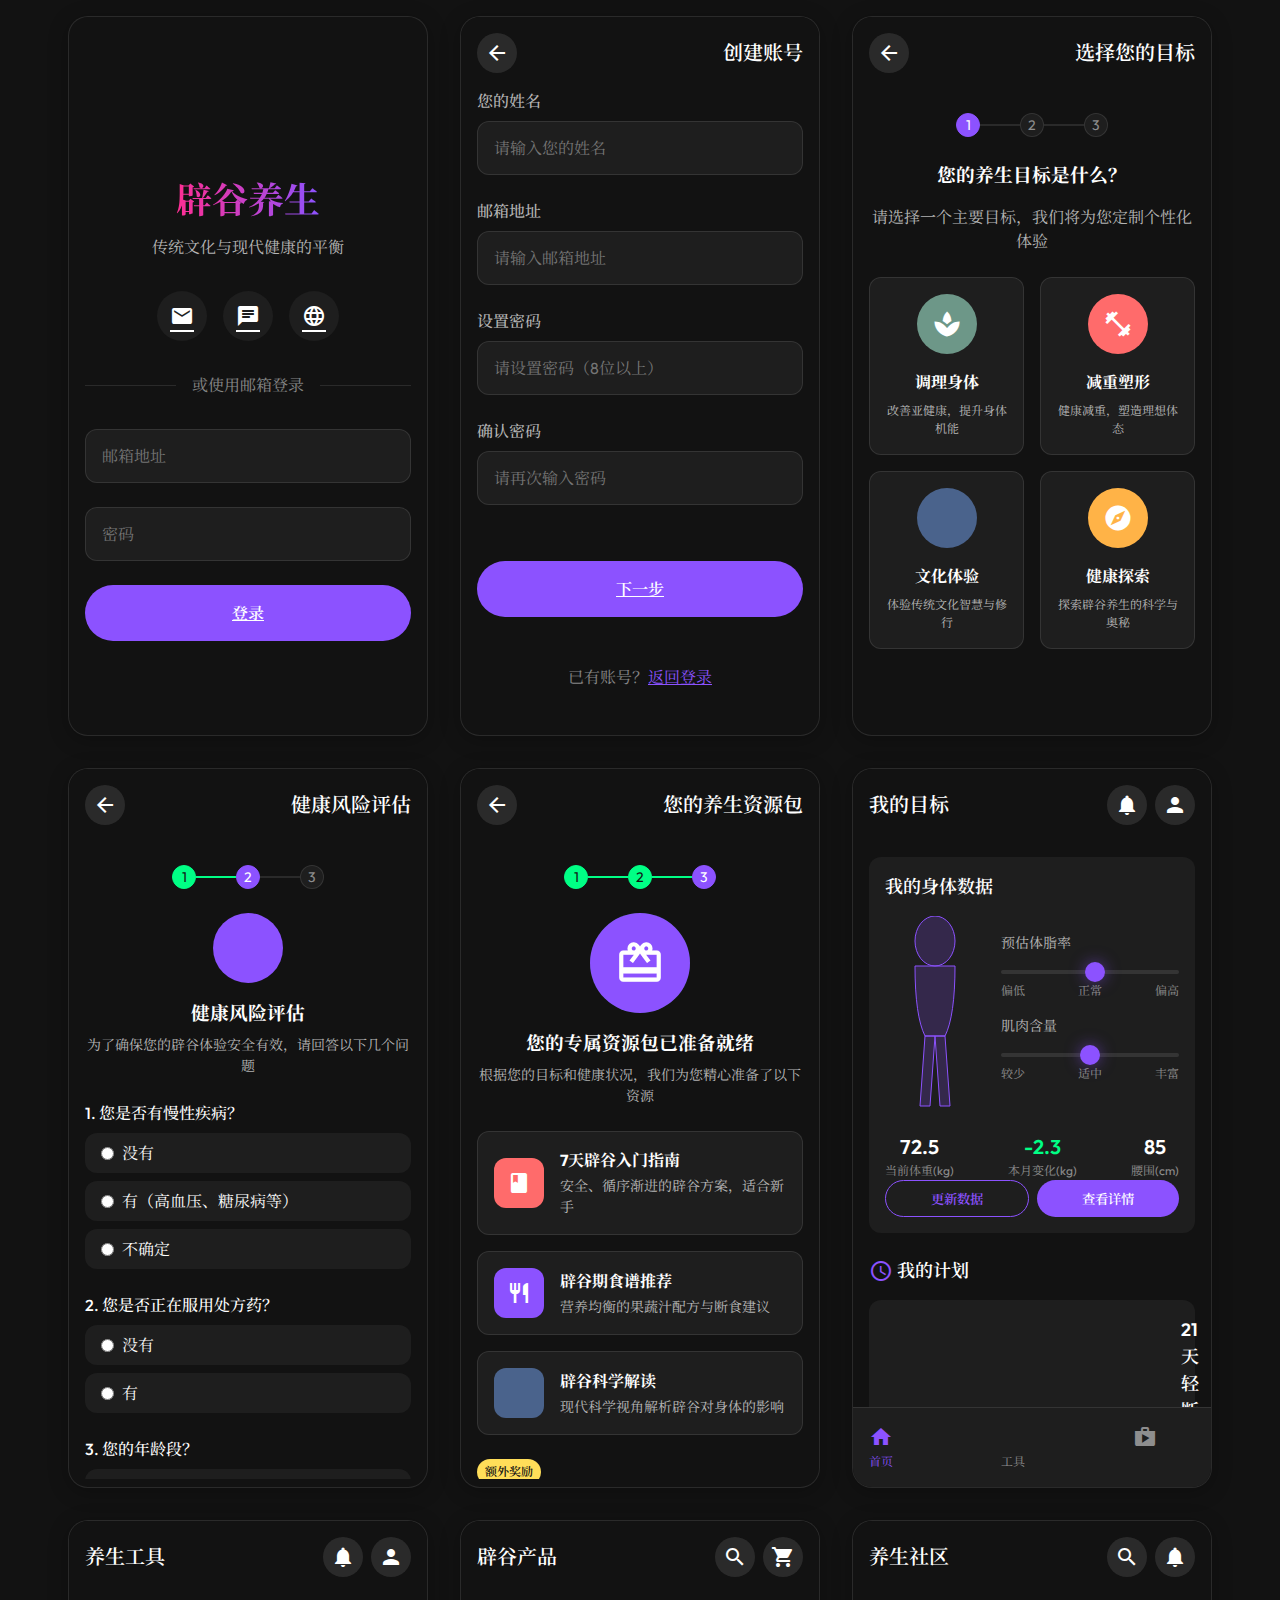
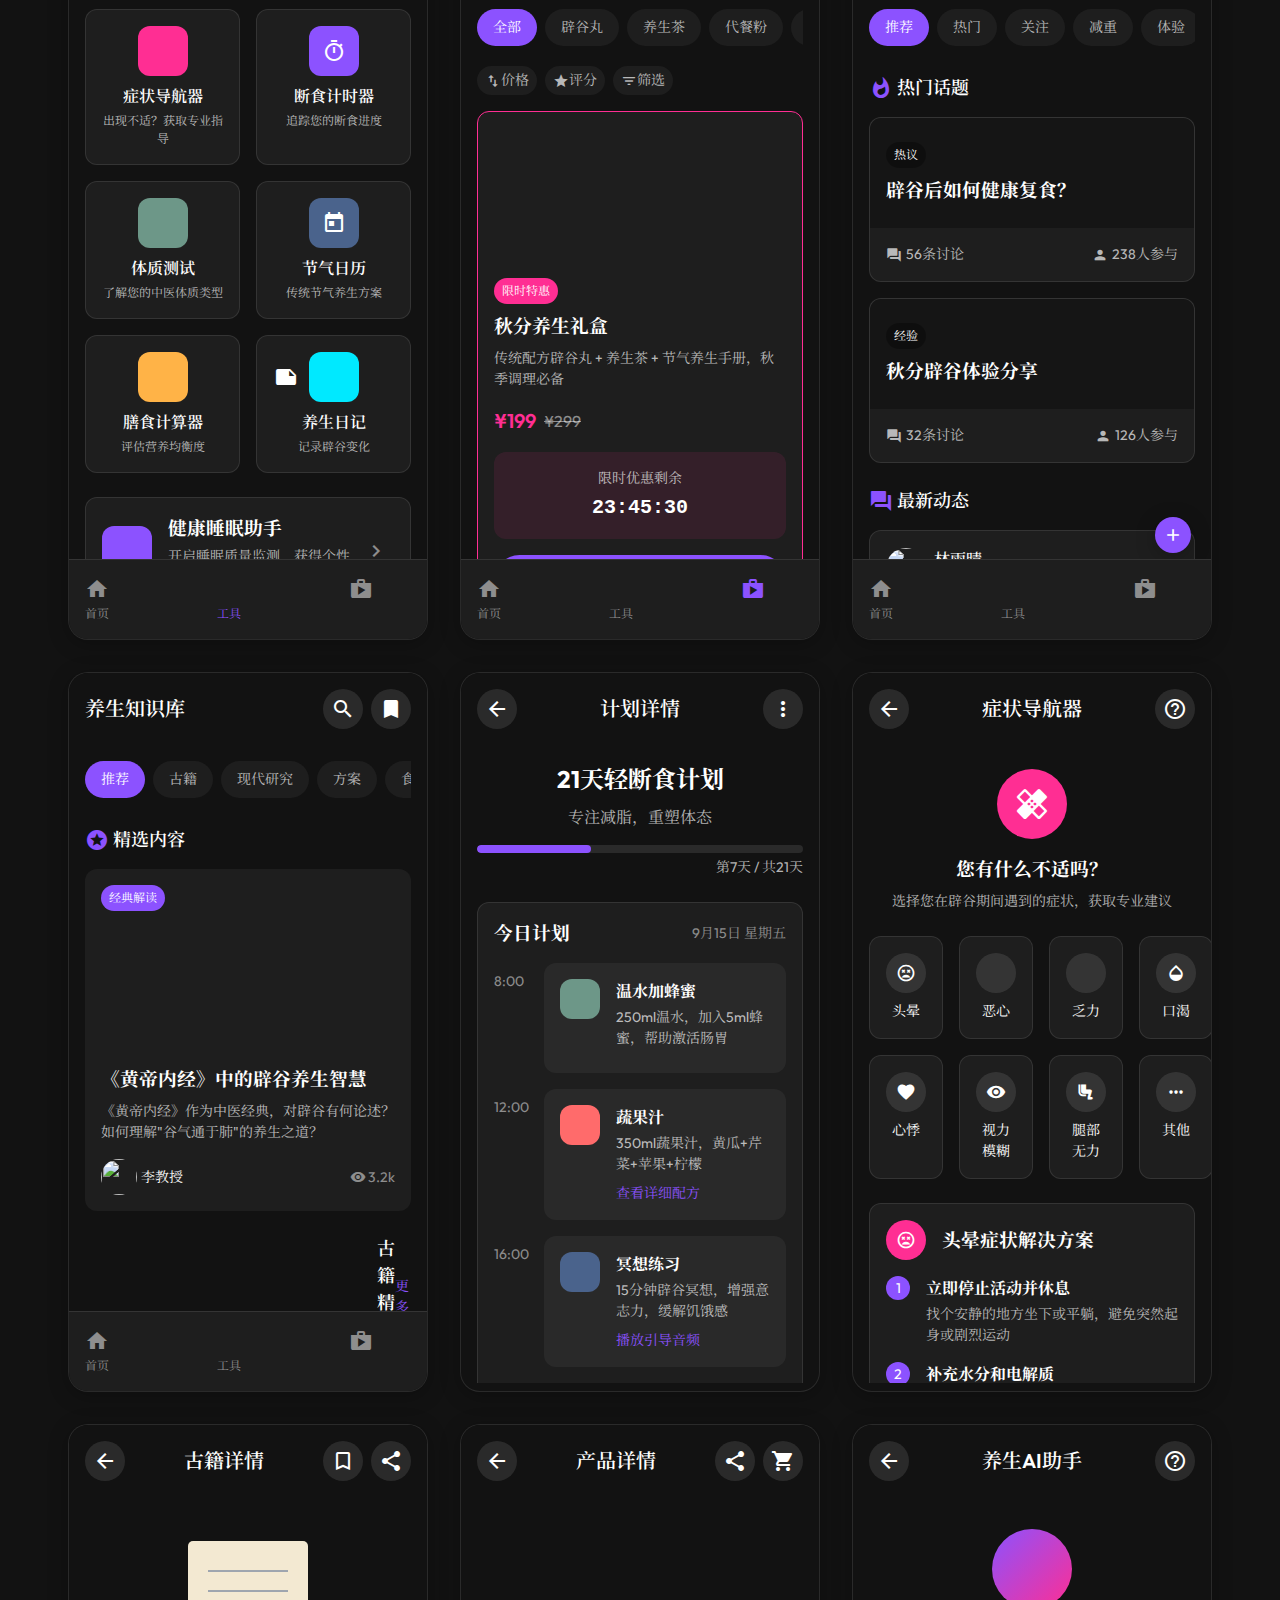
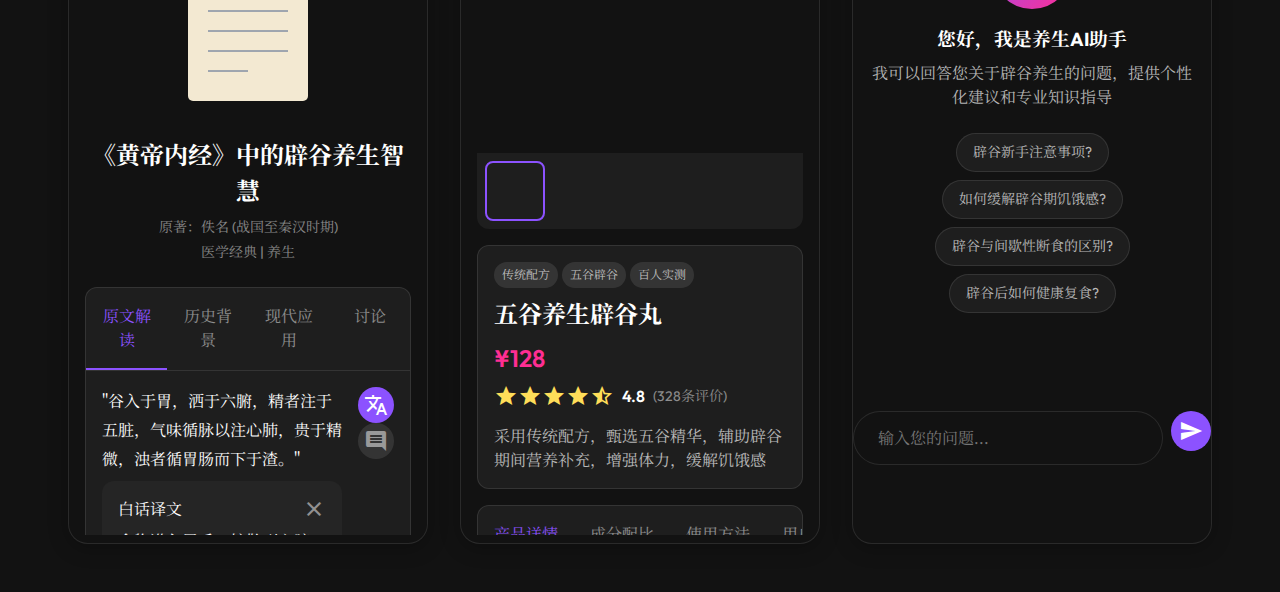
==== commit f1051cf9: "Update index.html" ====
--- a/claude3.7/index.html
+++ b/claude3.7/index.html
@@ -1935,8 +1935,6 @@
                         </div>
                     </div>
                 </div>
-                <div style="height: 80px;"></div>
-            </div>
             <div class="product-purchase-bar">
                 <div class="purchase-options">
                     <div class="purchase-option">
@@ -1957,6 +1955,8 @@
                     <button class="button primary" style="flex: 2;">立即购买</button>
                 </div>
             </div>
+        </div>
+
         </div>
 
         <!-- AI 助手聊天页面 -->
@@ -1989,7 +1989,6 @@
                 <div class="ai-chat-messages" id="chat-messages">
                     <!-- 消息内容将通过JS动态添加 -->
                 </div>
-            </div>
             <div class="ai-chat-input-container">
                 <input type="text" id="ai-chat-input" class="ai-chat-input" placeholder="输入您的问题...">
                 <button id="ai-send-button" class="ai-send-button">
@@ -1997,6 +1996,8 @@
                 </button>
             </div>
         </div>
+
+        </div>
     </div>
 
     <script src="scripts.js"></script>
--- a/claude3.7/styles.css
+++ b/claude3.7/styles.css
@@ -0,0 +1,3275 @@
+:root {
+    /* 主色调 */
+    --primary: #8C52FF;
+    --primary-dark: #6E3AD9;
+    --primary-light: #A875FF;
+    
+    /* 霓虹色调 */
+    --neon-pink: #FF2E93;
+    --neon-blue: #00E9FF;
+    --neon-green: #00FF85;
+    --neon-yellow: #FFDE59;
+    
+    /* 暗色背景 */
+    --bg-dark: #121212;
+    --bg-card: #1E1E1E;
+    --bg-card-hover: #252525;
+    
+    /* 文本颜色 */
+    --text-primary: #FFFFFF;
+    --text-secondary: rgba(255, 255, 255, 0.7);
+    --text-tertiary: rgba(255, 255, 255, 0.5);
+    --text-disabled: rgba(255, 255, 255, 0.3);
+    
+    /* 边框与阴影 */
+    --border-light: rgba(255, 255, 255, 0.1);
+    --shadow-card: 0 4px 20px rgba(0, 0, 0, 0.25);
+    --shadow-neon: 0 0 15px rgba(140, 82, 255, 0.5);
+    
+    /* 间距 */
+    --space-xs: 4px;
+    --space-sm: 8px;
+    --space-md: 16px;
+    --space-lg: 24px;
+    --space-xl: 32px;
+    
+    /* 圆角 */
+    --radius-sm: 8px;
+    --radius-md: 12px;
+    --radius-lg: 20px;
+    --radius-full: 9999px;
+    
+    /* 目标颜色 */
+    --goal-body: #6D9788;    /* 调理身体 - 青绿色 */
+    --goal-shape: #FF6B6B;   /* 减重塑形 - 珊瑚红 */
+    --goal-culture: #4A638C; /* 文化体验 - 黛蓝色 */
+    --goal-explore: #FFB347; /* 健康探索 - 琥珀色 */
+}
+
+* {
+    margin: 0;
+    padding: 0;
+    box-sizing: border-box;
+    font-family: 'Outfit', 'Noto Serif SC', -apple-system, BlinkMacSystemFont, sans-serif;
+}
+
+body {
+    background-color: var(--bg-dark);
+    color: var(--text-primary);
+    line-height: 1.5;
+    -webkit-font-smoothing: antialiased;
+    padding: var(--space-md);
+}
+
+.app-container {
+    display: flex;
+    flex-wrap: wrap;
+    gap: var(--space-xl);
+    justify-content: center;
+    padding-bottom: var(--space-xl);
+}
+
+.screen {
+    width: 360px;
+    height: 720px;
+    background: var(--bg-dark);
+    border-radius: var(--radius-lg);
+    overflow: hidden;
+    position: relative;
+    box-shadow: var(--shadow-card);
+    border: 1px solid var(--border-light);
+}
+
+.header {
+    padding: var(--space-md) var(--space-md);
+    display: flex;
+    align-items: center;
+    justify-content: space-between;
+    position: relative;
+    z-index: 10;
+    background-color: var(--bg-dark);
+}
+
+.header-title {
+    font-size: 20px;
+    font-weight: 600;
+}
+
+.header-action {
+    display: flex;
+    gap: var(--space-sm);
+}
+
+.icon-button {
+    width: 40px;
+    height: 40px;
+    border-radius: var(--radius-full);
+    display: flex;
+    align-items: center;
+    justify-content: center;
+    background: rgba(255, 255, 255, 0.1);
+    color: var(--text-primary);
+    border: none;
+    cursor: pointer;
+    transition: all 0.2s ease;
+}
+
+.icon-button:hover, .icon-button:active {
+    background: rgba(255, 255, 255, 0.2);
+}
+
+.text-button {
+    font-size: 16px;
+    color: var(--primary);
+    text-decoration: none;
+    padding: var(--space-xs) var(--space-sm);
+    border-radius: var(--radius-sm);
+}
+
+.content {
+    height: calc(100% - 80px);
+    overflow-y: auto;
+    padding: var(--space-md) var(--space-md) calc(var(--space-md) + 80px);
+}
+
+.full-content {
+    height: calc(100% - 80px);
+    overflow-y: auto;
+    padding: 0 var(--space-md) var(--space-md);
+}
+
+/* 导航栏 */
+.nav-bar {
+    position: absolute;
+    bottom: 0;
+    left: 0;
+    right: 0;
+    height: 80px;
+    background: var(--bg-card);
+    display: flex;
+    justify-content: space-around;
+    align-items: center;
+    border-top: 1px solid var(--border-light);
+    padding: 0 var(--space-md);
+    z-index: 50;
+}
+
+.nav-item {
+    display: flex;
+    flex-direction: column;
+    align-items: center;
+    justify-content: center;
+    color: var(--text-tertiary);
+    text-decoration: none;
+    font-size: 12px;
+}
+
+.nav-item.active {
+    color: var(--primary);
+}
+
+.nav-icon {
+    font-size: 24px;
+    margin-bottom: var(--space-xs);
+}
+
+/* 通用组件样式 */
+.button {
+    display: inline-flex;
+    align-items: center;
+    justify-content: center;
+    padding: var(--space-md) var(--space-lg);
+    border-radius: var(--radius-full);
+    font-weight: 600;
+    border: none;
+    cursor: pointer;
+    transition: all 0.2s ease;
+}
+
+.button.primary {
+    background: var(--primary);
+    color: white;
+}
+
+.button.primary:hover, .button.primary:active {
+    background: var(--primary-dark);
+}
+
+.button.outline {
+    background: transparent;
+    border: 1px solid var(--primary);
+    color: var(--primary);
+}
+
+.button.outline:hover, .button.outline:active {
+    background: rgba(140, 82, 255, 0.1);
+}
+
+.button.full {
+    width: 100%;
+}
+
+.button-icon {
+    margin-right: var(--space-sm);
+}
+
+.gradient-text {
+    background: linear-gradient(to right, var(--neon-pink), var(--primary));
+    background-clip: text;
+    -webkit-background-clip: text;
+    color: transparent;
+    font-weight: 700;
+}
+
+.section-title {
+    font-size: 18px;
+    font-weight: 600;
+    margin: var(--space-lg) 0 var(--space-md);
+    display: flex;
+    align-items: center;
+}
+
+.section-title .material-icons {
+    margin-right: var(--space-xs);
+    color: var(--primary);
+}
+
+.avatar {
+    width: 50px;
+    height: 50px;
+    border-radius: var(--radius-full);
+    object-fit: cover;
+}
+
+.avatar.small {
+    width: 36px;
+    height: 36px;
+}
+
+.card {
+    background: var(--bg-card);
+    border-radius: var(--radius-md);
+    padding: var(--space-md);
+    margin-bottom: var(--space-md);
+    border: 1px solid var(--border-light);
+    transition: all 0.2s ease;
+}
+
+/* 登录页 */
+.login-logo {
+    font-size: 36px;
+    font-weight: 800;
+    text-align: center;
+    margin: var(--space-xl) 0;
+}
+
+.social-login {
+    display: flex;
+    justify-content: center;
+    gap: var(--space-md);
+    margin: var(--space-xl) 0;
+}
+
+.social-icon {
+    width: 50px;
+    height: 50px;
+    background: var(--bg-card);
+    border-radius: var(--radius-full);
+    display: flex;
+    align-items: center;
+    justify-content: center;
+    font-size: 24px;
+    color: var(--text-primary);
+    transition: all 0.2s ease;
+}
+
+.social-icon:hover {
+    background: var(--bg-card-hover);
+    transform: scale(1.05);
+}
+
+.divider {
+    display: flex;
+    align-items: center;
+    color: var(--text-tertiary);
+    margin: var(--space-xl) 0;
+}
+
+.divider:before, .divider:after {
+    content: "";
+    flex: 1;
+    height: 1px;
+    background: var(--border-light);
+}
+
+.divider:before {
+    margin-right: var(--space-md);
+}
+
+.divider:after {
+    margin-left: var(--space-md);
+}
+
+.form-group {
+    margin-bottom: var(--space-lg);
+}
+
+.form-label {
+    display: block;
+    margin-bottom: var(--space-sm);
+    color: var(--text-secondary);
+    font-weight: 500;
+}
+
+.form-input {
+    width: 100%;
+    padding: var(--space-md);
+    background: var(--bg-card);
+    border: 1px solid var(--border-light);
+    border-radius: var(--radius-md);
+    color: var(--text-primary);
+    font-size: 16px;
+}
+
+.form-input:focus {
+    outline: none;
+    border-color: var(--primary);
+}
+
+/* 首页动态适配 - 减重塑形 */
+.body-preview-card {
+    background: var(--bg-card);
+    border-radius: var(--radius-md);
+    padding: var(--space-md);
+    margin-bottom: var(--space-md);
+}
+
+.card-title {
+    font-size: 18px;
+    font-weight: 600;
+    margin-bottom: var(--space-md);
+}
+
+.body-preview-content {
+    display: flex;
+    align-items: center;
+    margin-bottom: var(--space-md);
+}
+
+.body-model {
+    width: 100px;
+    height: 200px;
+    margin-right: var(--space-md);
+}
+
+.body-silhouette {
+    width: 100%;
+    height: 100%;
+}
+
+.body-head, .body-torso, .body-leg {
+    fill: rgba(140, 82, 255, 0.2);
+    stroke: var(--primary);
+    stroke-width: 1;
+}
+
+.body-stats {
+    flex: 1;
+}
+
+.body-slider {
+    margin-bottom: var(--space-md);
+}
+
+.slider-label {
+    font-size: 14px;
+    color: var(--text-secondary);
+    margin-bottom: var(--space-xs);
+}
+
+.slider-container {
+    position: relative;
+    margin: var(--space-md) 0;
+}
+
+.body-range {
+    width: 100%;
+    -webkit-appearance: none;
+    appearance: none;
+    height: 4px;
+    background: rgba(255,255,255,0.1);
+    border-radius: var(--radius-full);
+    outline: none;
+    margin-bottom: var(--space-sm);
+}
+
+.body-range::-webkit-slider-thumb {
+    -webkit-appearance: none;
+    appearance: none;
+    width: 20px;
+    height: 20px;
+    border-radius: 50%;
+    background: var(--primary);
+    cursor: pointer;
+    box-shadow: var(--shadow-neon);
+}
+
+.slider-labels {
+    display: flex;
+    justify-content: space-between;
+    color: var(--text-tertiary);
+    font-size: 12px;
+}
+
+.body-metrics {
+    display: flex;
+    justify-content: space-between;
+}
+
+.metric {
+    text-align: center;
+}
+
+.metric-value {
+    font-size: 20px;
+    font-weight: 600;
+}
+
+.metric.highlight .metric-value {
+    color: var(--neon-green);
+}
+
+.metric-label {
+    font-size: 12px;
+    color: var(--text-tertiary);
+}
+
+.body-actions {
+    display: flex;
+    gap: var(--space-sm);
+}
+
+.body-actions .button {
+    flex: 1;
+    padding: var(--space-sm) var(--space-md);
+}
+
+/* 计划卡片 */
+.plan-card {
+    background: var(--bg-card);
+    border-radius: var(--radius-md);
+    padding: var(--space-md);
+    margin-bottom: var(--space-md);
+}
+
+.plan-header {
+    display: flex;
+    justify-content: space-between;
+    align-items: center;
+    margin-bottom: var(--space-md);
+}
+
+.plan-title {
+    display: flex;
+    align-items: center;
+    font-size: 18px;
+    font-weight: 600;
+    margin-bottom: var(--space-sm);
+}
+
+.plan-icon {
+    margin-right: var(--space-sm);
+    color: var(--primary);
+}
+
+.plan-progress {
+    margin-bottom: var(--space-md);
+}
+
+.progress-bar {
+    height: 8px;
+    background: rgba(255,255,255,0.1);
+    border-radius: var(--radius-full);
+    overflow: hidden;
+    margin-bottom: var(--space-xs);
+}
+
+.progress-fill {
+    height: 100%;
+    background: var(--primary);
+    border-radius: var(--radius-full);
+}
+
+.progress-text {
+    text-align: right;
+    font-size: 14px;
+    color: var(--text-secondary);
+}
+
+.plan-today {
+    background: rgba(255,255,255,0.05);
+    padding: var(--space-sm) var(--space-md);
+    border-radius: var(--radius-md);
+    margin-bottom: var(--space-md);
+}
+
+.today-label {
+    font-size: 14px;
+    color: var(--text-tertiary);
+    margin-bottom: var(--space-xs);
+}
+
+.today-content {
+    font-weight: 500;
+}
+
+/* 挑战卡片 */
+.challenge-card {
+    background: var(--bg-card);
+    border-radius: var(--radius-md);
+    padding: var(--space-md);
+    margin-bottom: var(--space-md);
+    border: 1px solid var(--neon-pink);
+    box-shadow: 0 0 10px rgba(255, 46, 147, 0.1);
+}
+
+.challenge-header {
+    position: relative;
+    margin-bottom: var(--space-md);
+}
+
+.challenge-badge {
+    position: absolute;
+    top: -8px;
+    right: 0;
+    background: var(--neon-pink);
+    color: white;
+    padding: var(--space-xs) var(--space-sm);
+    border-radius: var(--radius-full);
+    font-size: 12px;
+    display: flex;
+    align-items: center;
+}
+
+.challenge-badge .material-icons {
+    font-size: 14px;
+    margin-right: 2px;
+}
+
+.challenge-info {
+    display: flex;
+    justify-content: space-between;
+    margin-bottom: var(--space-md);
+}
+
+.challenge-stat {
+    text-align: center;
+}
+
+.stat-value {
+    font-size: 18px;
+    font-weight: 600;
+}
+
+.stat-label {
+    font-size: 12px;
+    color: var(--text-tertiary);
+}
+
+.challenge-desc {
+    color: var(--text-secondary);
+    margin-bottom: var(--space-md);
+    font-size: 14px;
+    line-height: 1.5;
+}
+
+/* 食谱卡片 */
+.recipes-container {
+    display: flex;
+    overflow-x: auto;
+    gap: var(--space-md);
+    margin-bottom: var(--space-md);
+    padding-bottom: var(--space-sm);
+    scrollbar-width: none;
+}
+
+.recipes-container::-webkit-scrollbar {
+    display: none;
+}
+
+.recipe-card {
+    width: 220px;
+    flex-shrink: 0;
+    background: var(--bg-card);
+    border-radius: var(--radius-md);
+    overflow: hidden;
+}
+
+.recipe-image {
+    height: 120px;
+    background-size: cover;
+    background-position: center;
+    position: relative;
+}
+
+.recipe-type {
+    position: absolute;
+    bottom: var(--space-sm);
+    left: var(--space-sm);
+    background: rgba(0,0,0,0.7);
+    color: white;
+    padding: var(--space-xs) var(--space-sm);
+    border-radius: var(--radius-full);
+    font-size: 12px;
+}
+
+.recipe-content {
+    padding: var(--space-md);
+}
+
+.recipe-stats {
+    display: flex;
+    gap: var(--space-md);
+    margin: var(--space-xs) 0;
+}
+
+.recipe-stat {
+    display: flex;
+    align-items: center;
+    font-size: 12px;
+    color: var(--text-tertiary);
+}
+
+.recipe-stat .material-icons {
+    font-size: 14px;
+    margin-right: 2px;
+}
+
+.recipe-ingredients {
+    font-size: 12px;
+    color: var(--text-secondary);
+    margin-top: var(--space-sm);
+}
+
+/* 知识卡片 */
+.knowledge-card {
+    background: var(--bg-card);
+    border-radius: var(--radius-md);
+    overflow: hidden;
+    margin-bottom: var(--space-md);
+}
+
+.knowledge-image {
+    height: 120px;
+    background-size: cover;
+    background-position: center;
+}
+
+.knowledge-content {
+    padding: var(--space-md);
+}
+
+.knowledge-category {
+    display: inline-block;
+    background: rgba(140, 82, 255, 0.2);
+    color: var(--primary);
+    padding: var(--space-xs) var(--space-sm);
+    border-radius: var(--radius-full);
+    font-size: 12px;
+    margin-bottom: var(--space-sm);
+}
+
+.knowledge-meta {
+    display: flex;
+    justify-content: space-between;
+    align-items: center;
+    margin-top: var(--space-md);
+}
+
+.knowledge-author {
+    display: flex;
+    align-items: center;
+    font-size: 14px;
+}
+
+.knowledge-author .avatar {
+    margin-right: var(--space-xs);
+}
+
+.knowledge-stats {
+    font-size: 14px;
+    color: var(--text-tertiary);
+    display: flex;
+    align-items: center;
+}
+
+.knowledge-stats .material-icons {
+    font-size: 16px;
+    margin-right: 2px;
+}
+
+/* 脉冲动画 */
+.pulse {
+    display: inline-block;
+    width: 8px;
+    height: 8px;
+    border-radius: var(--radius-full);
+    background: var(--neon-green);
+    margin-right: var(--space-sm);
+    animation: pulse 1.5s infinite;
+}
+
+@keyframes pulse {
+    0% {
+        transform: scale(0.95);
+        box-shadow: 0 0 0 0 rgba(0, 255, 133, 0.5);
+    }
+    70% {
+        transform: scale(1);
+        box-shadow: 0 0 0 6px rgba(0, 255, 133, 0);
+    }
+    100% {
+        transform: scale(0.95);
+        box-shadow: 0 0 0 0 rgba(0, 255, 133, 0);
+    }
+}
+
+/* 目标选择页 */
+.onboarding-progress {
+    display: flex;
+    justify-content: center;
+    align-items: center;
+    margin-top: var(--space-lg);
+}
+
+.progress-step {
+    width: 24px;
+    height: 24px;
+    border-radius: var(--radius-full);
+    background: var(--bg-card);
+    color: var(--text-tertiary);
+    display: flex;
+    align-items: center;
+    justify-content: center;
+    font-size: 14px;
+    border: 1px solid var(--border-light);
+    z-index: 1;
+}
+
+.progress-step.active {
+    background: var(--primary);
+    color: white;
+    border-color: var(--primary);
+}
+
+.progress-step.completed {
+    background: var(--neon-green);
+    color: var(--bg-dark);
+    border-color: var(--neon-green);
+}
+
+.progress-line {
+    height: 2px;
+    width: 40px;
+    background: var(--border-light);
+}
+
+.progress-line.completed {
+    background: var(--neon-green);
+}
+
+.goal-options {
+    display: grid;
+    grid-template-columns: 1fr 1fr;
+    gap: var(--space-md);
+    margin-bottom: var(--space-md);
+}
+
+.goal-card {
+    background: var(--bg-card);
+    border-radius: var(--radius-md);
+    padding: var(--space-md);
+    border: 1px solid var(--border-light);
+    transition: all 0.2s ease;
+    display: flex;
+    flex-direction: column;
+    align-items: center;
+    text-align: center;
+}
+
+.goal-card:hover, .goal-card:active {
+    transform: translateY(-2px);
+    box-shadow: var(--shadow-card);
+    border-color: var(--primary);
+}
+
+.goal-icon {
+    width: 60px;
+    height: 60px;
+    border-radius: var(--radius-full);
+    display: flex;
+    align-items: center;
+    justify-content: center;
+    margin-bottom: var(--space-md);
+}
+
+.goal-icon .material-icons {
+    font-size: 30px;
+    color: white;
+}
+
+.goal-card h4 {
+    margin-bottom: var(--space-sm);
+}
+
+.goal-card p {
+    font-size: 12px;
+    color: var(--text-secondary);
+}
+
+/* 风险评估页 */
+.assessment-intro {
+    text-align: center;
+    margin: var(--space-lg) 0;
+}
+
+.assessment-icon {
+    width: 70px;
+    height: 70px;
+    border-radius: var(--radius-full);
+    background: var(--primary);
+    display: flex;
+    align-items: center;
+    justify-content: center;
+    margin: 0 auto var(--space-md);
+}
+
+.assessment-icon .material-icons {
+    font-size: 36px;
+    color: white;
+}
+
+.assessment-intro h3 {
+    margin-bottom: var(--space-sm);
+}
+
+.assessment-intro p {
+    color: var(--text-secondary);
+    font-size: 14px;
+}
+
+.assessment-questions {
+    margin-bottom: var(--space-lg);
+}
+
+.assessment-question {
+    margin-bottom: var(--space-lg);
+}
+
+.question-text {
+    font-weight: 500;
+    margin-bottom: var(--space-sm);
+}
+
+.option-group {
+    display: flex;
+    flex-direction: column;
+    gap: var(--space-sm);
+}
+
+.radio-option {
+    display: flex;
+    align-items: center;
+    background: var(--bg-card);
+    padding: var(--space-sm) var(--space-md);
+    border-radius: var(--radius-md);
+    cursor: pointer;
+    transition: all 0.2s ease;
+}
+
+.radio-option:hover {
+    background: var(--bg-card-hover);
+}
+
+.radio-option input[type="radio"] {
+    margin-right: var(--space-sm);
+}
+
+/* 资源包页面 */
+.resource-intro {
+    text-align: center;
+    margin: var(--space-lg) 0;
+}
+
+.resource-visual {
+    position: relative;
+    width: 100px;
+    height: 100px;
+    margin: 0 auto var(--space-md);
+}
+
+.resource-glow {
+    position: absolute;
+    width: 100px;
+    height: 100px;
+    border-radius: var(--radius-full);
+    background: var(--neon-green);
+    opacity: 0.2;
+    animation: glow 2s infinite alternate;
+}
+
+@keyframes glow {
+    0% {
+        transform: scale(0.9);
+        opacity: 0.2;
+    }
+    100% {
+        transform: scale(1.1);
+        opacity: 0.4;
+    }
+}
+
+.resource-icon {
+    position: absolute;
+    top: 0;
+    left: 0;
+    width: 100px;
+    height: 100px;
+    border-radius: var(--radius-full);
+    background: var(--primary);
+    display: flex;
+    align-items: center;
+    justify-content: center;
+    z-index: 1;
+}
+
+.resource-icon .material-icons {
+    font-size: 50px;
+    color: white;
+}
+
+.resource-intro h3 {
+    margin-bottom: var(--space-sm);
+}
+
+.resource-intro p {
+    color: var(--text-secondary);
+    font-size: 14px;
+}
+
+.resource-cards {
+    margin-bottom: var(--space-lg);
+}
+
+.resource-card {
+    display: flex;
+    align-items: center;
+    background: var(--bg-card);
+    border-radius: var(--radius-md);
+    padding: var(--space-md);
+    margin-bottom: var(--space-md);
+    border: 1px solid var(--border-light);
+}
+
+.resource-card-icon {
+    width: 50px;
+    height: 50px;
+    border-radius: var(--radius-md);
+    display: flex;
+    align-items: center;
+    justify-content: center;
+    margin-right: var(--space-md);
+}
+
+.resource-card-icon .material-icons {
+    font-size: 24px;
+    color: white;
+}
+
+.resource-card-content {
+    flex: 1;
+}
+
+.resource-card-content h4 {
+    margin-bottom: var(--space-xs);
+}
+
+.resource-card-content p {
+    font-size: 14px;
+    color: var(--text-secondary);
+}
+
+.bonus-resource {
+    margin-bottom: var(--space-lg);
+}
+
+.bonus-label {
+    display: inline-block;
+    background: var(--neon-yellow);
+    color: var(--bg-dark);
+    padding: var(--space-xs) var(--space-sm);
+    border-radius: var(--radius-full);
+    font-size: 12px;
+    font-weight: 600;
+    margin-bottom: var(--space-sm);
+}
+
+.bonus-card {
+    display: flex;
+    align-items: center;
+    background: rgba(255, 222, 89, 0.1);
+    border: 1px solid var(--neon-yellow);
+    border-radius: var(--radius-md);
+    padding: var(--space-md);
+}
+
+.bonus-icon {
+    width: 50px;
+    height: 50px;
+    border-radius: var(--radius-md);
+    background: var(--neon-yellow);
+    display: flex;
+    align-items: center;
+    justify-content: center;
+    margin-right: var(--space-md);
+}
+
+.bonus-icon .material-icons {
+    font-size: 24px;
+    color: var(--bg-dark);
+}
+
+.bonus-content {
+    flex: 1;
+}
+
+.bonus-content h4 {
+    margin-bottom: var(--space-xs);
+}
+
+.bonus-content p {
+    font-size: 14px;
+    color: var(--text-secondary);
+}
+
+/* 养生工具页 */
+.tools-grid {
+    display: grid;
+    grid-template-columns: 1fr 1fr;
+    gap: var(--space-md);
+    margin-bottom: var(--space-lg);
+}
+
+.tool-card {
+    background: var(--bg-card);
+    border-radius: var(--radius-md);
+    padding: var(--space-md);
+    border: 1px solid var(--border-light);
+    display: flex;
+    flex-direction: column;
+    align-items: center;
+    text-align: center;
+    text-decoration: none;
+    color: var(--text-primary);
+    transition: all 0.2s ease;
+}
+
+.tool-card:hover, .tool-card:active {
+    transform: translateY(-2px);
+    box-shadow: var(--shadow-card);
+    border-color: var(--primary);
+}
+
+.tool-icon {
+    width: 50px;
+    height: 50px;
+    border-radius: var(--radius-md);
+    display: flex;
+    align-items: center;
+    justify-content: center;
+    margin-bottom: var(--space-sm);
+}
+
+.tool-icon .material-icons {
+    font-size: 24px;
+    color: white;
+}
+
+.tool-name {
+    font-weight: 600;
+    margin-bottom: var(--space-xs);
+}
+
+.tool-desc {
+    font-size: 12px;
+    color: var(--text-secondary);
+}
+
+.sleep-tool-card {
+    display: flex;
+    align-items: center;
+    background: var(--bg-card);
+    border-radius: var(--radius-md);
+    padding: var(--space-md);
+    margin-bottom: var(--space-lg);
+    border: 1px solid var(--border-light);
+}
+
+.sleep-icon {
+    width: 50px;
+    height: 50px;
+    border-radius: var(--radius-md);
+    background: var(--primary);
+    display: flex;
+    align-items: center;
+    justify-content: center;
+    margin-right: var(--space-md);
+}
+
+.sleep-icon .material-icons {
+    font-size: 24px;
+    color: white;
+}
+
+.sleep-content {
+    flex: 1;
+}
+
+.sleep-content h3 {
+    margin-bottom: var(--space-xs);
+}
+
+.sleep-content p {
+    font-size: 14px;
+    color: var(--text-secondary);
+}
+
+.sleep-action {
+    display: flex;
+    align-items: center;
+    justify-content: center;
+    width: 36px;
+    height: 36px;
+    color: var(--text-tertiary);
+}
+
+.popular-tool-card {
+    background: var(--bg-card);
+    border-radius: var(--radius-md);
+    padding: var(--space-md);
+    margin-bottom: var(--space-md);
+    border: 1px solid var(--border-light);
+}
+
+.popular-tool-header {
+    display: flex;
+    align-items: center;
+    margin-bottom: var(--space-md);
+}
+
+.popular-tool-icon {
+    width: 40px;
+    height: 40px;
+    border-radius: var(--radius-full);
+    background: var(--primary);
+    display: flex;
+    align-items: center;
+    justify-content: center;
+    margin-right: var(--space-md);
+}
+
+.popular-tool-icon .material-icons {
+    font-size: 20px;
+    color: white;
+}
+
+.popular-tool-desc {
+    font-size: 14px;
+    color: var(--text-secondary);
+    margin-bottom: var(--space-md);
+}
+
+.popular-tool-stats {
+    display: flex;
+    gap: var(--space-md);
+    margin-bottom: var(--space-md);
+}
+
+.tool-stat {
+    display: flex;
+    align-items: center;
+    font-size: 12px;
+    color: var(--text-tertiary);
+}
+
+.tool-stat .material-icons {
+    font-size: 14px;
+    margin-right: 2px;
+}
+
+/* 辟谷产品页 */
+.product-categories {
+    display: flex;
+    overflow-x: auto;
+    gap: var(--space-sm);
+    margin-bottom: var(--space-md);
+    padding-bottom: var(--space-xs);
+    scrollbar-width: none;
+}
+
+.product-categories::-webkit-scrollbar {
+    display: none;
+}
+
+.category-item {
+    padding: var(--space-sm) var(--space-md);
+    background: var(--bg-card);
+    border-radius: var(--radius-full);
+    white-space: nowrap;
+    color: var(--text-secondary);
+    font-size: 14px;
+}
+
+.category-item.active {
+    background: var(--primary);
+    color: white;
+}
+
+.product-filters {
+    display: flex;
+    gap: var(--space-sm);
+    margin-bottom: var(--space-md);
+}
+
+.filter-button {
+    display: flex;
+    align-items: center;
+    background: var(--bg-card);
+    padding: var(--space-xs) var(--space-sm);
+    border-radius: var(--radius-full);
+    color: var(--text-secondary);
+    font-size: 14px;
+}
+
+.filter-button .material-icons {
+    font-size: 16px;
+}
+
+.product-card {
+    position: relative;
+    background: var(--bg-card);
+    border-radius: var(--radius-md);
+    overflow: hidden;
+    margin-bottom: var(--space-md);
+    border: 1px solid var(--border-light);
+    text-decoration: none;
+    color: var(--text-primary);
+    display: block;
+}
+
+.product-badge {
+    position: absolute;
+    top: var(--space-md);
+    right: var(--space-md);
+    background: var(--neon-pink);
+    color: white;
+    padding: var(--space-xs) var(--space-sm);
+    border-radius: var(--radius-full);
+    font-size: 12px;
+    z-index: 1;
+}
+
+.product-image {
+    height: 180px;
+    background-size: cover;
+    background-position: center;
+}
+
+.product-content {
+    padding: var(--space-md);
+}
+
+.product-tags {
+    display: flex;
+    flex-wrap: wrap;
+    gap: var(--space-xs);
+    margin-bottom: var(--space-sm);
+}
+
+.product-tag {
+    background: rgba(255, 255, 255, 0.1);
+    padding: var(--space-xs) var(--space-sm);
+    border-radius: var(--radius-full);
+    font-size: 12px;
+    color: var(--text-secondary);
+}
+
+.product-desc {
+    color: var(--text-secondary);
+    font-size: 14px;
+    margin-bottom: var(--space-md);
+}
+
+.product-meta {
+    display: flex;
+    justify-content: space-between;
+    align-items: center;
+    margin-bottom: var(--space-sm);
+}
+
+.product-price {
+    font-weight: 600;
+    color: var(--neon-pink);
+}
+
+.product-rating {
+    display: flex;
+    align-items: center;
+    font-size: 14px;
+    color: var(--text-secondary);
+}
+
+.product-rating .material-icons {
+    font-size: 16px;
+    color: var(--neon-yellow);
+    margin-right: 2px;
+}
+
+.product-certifications {
+    display: flex;
+    gap: var(--space-sm);
+}
+
+.certification {
+    display: flex;
+    align-items: center;
+    font-size: 12px;
+    color: var(--text-tertiary);
+}
+
+.certification .material-icons {
+    font-size: 14px;
+    margin-right: 2px;
+    color: var(--primary);
+}
+
+.special-offer {
+    background: var(--bg-card);
+    border-radius: var(--radius-md);
+    overflow: hidden;
+    margin-bottom: var(--space-md);
+    border: 1px solid var(--neon-pink);
+}
+
+.offer-image {
+    height: 150px;
+    background-size: cover;
+    background-position: center;
+}
+
+.offer-content {
+    padding: var(--space-md);
+}
+
+.offer-badge {
+    display: inline-block;
+    background: var(--neon-pink);
+    color: white;
+    padding: var(--space-xs) var(--space-sm);
+    border-radius: var(--radius-full);
+    font-size: 12px;
+    margin-bottom: var(--space-sm);
+}
+
+.offer-desc {
+    color: var(--text-secondary);
+    font-size: 14px;
+    margin: var(--space-sm) 0 var(--space-md);
+}
+
+.offer-price {
+    display: flex;
+    align-items: center;
+    margin-bottom: var(--space-md);
+}
+
+.price-now {
+    font-size: 20px;
+    font-weight: 600;
+    color: var(--neon-pink);
+    margin-right: var(--space-sm);
+}
+
+.price-original {
+    text-decoration: line-through;
+    color: var(--text-tertiary);
+}
+
+.offer-countdown {
+    background: rgba(255, 46, 147, 0.1);
+    border-radius: var(--radius-md);
+    padding: var(--space-md);
+    margin-bottom: var(--space-md);
+    text-align: center;
+}
+
+.countdown-label {
+    font-size: 14px;
+    color: var(--text-secondary);
+    margin-bottom: var(--space-xs);
+}
+
+.countdown-timer {
+    font-size: 20px;
+    font-weight: 600;
+    font-family: monospace;
+}
+
+.horizontal-products {
+    display: flex;
+    overflow-x: auto;
+    gap: var(--space-md);
+    margin-bottom: var(--space-md);
+    padding-bottom: var(--space-sm);
+    scrollbar-width: none;
+}
+
+.horizontal-products::-webkit-scrollbar {
+    display: none;
+}
+
+.horizontal-product {
+    width: 120px;
+    flex-shrink: 0;
+    text-decoration: none;
+    color: var(--text-primary);
+}
+
+.h-product-image {
+    height: 120px;
+    background-size: cover;
+    background-position: center;
+    border-radius: var(--radius-md);
+    margin-bottom: var(--space-sm);
+}
+
+.h-product-info {
+    text-align: center;
+}
+
+.h-product-price {
+    font-size: 14px;
+    color: var(--neon-pink);
+    font-weight: 500;
+}
+
+/* 社区页面 */
+.community-categories {
+    display: flex;
+    overflow-x: auto;
+    gap: var(--space-sm);
+    margin-bottom: var(--space-md);
+    padding-bottom: var(--space-xs);
+    scrollbar-width: none;
+}
+
+.community-categories::-webkit-scrollbar {
+    display: none;
+}
+
+.hot-topics {
+    margin-bottom: var(--space-lg);
+}
+
+.topic-card {
+    background: var(--bg-card);
+    border-radius: var(--radius-md);
+    overflow: hidden;
+    margin-bottom: var(--space-md);
+    border: 1px solid var(--border-light);
+}
+
+.topic-banner {
+    padding: var(--space-lg) var(--space-md);
+    position: relative;
+}
+
+.topic-label {
+    display: inline-block;
+    background: rgba(0,0,0,0.3);
+    padding: var(--space-xs) var(--space-sm);
+    border-radius: var(--radius-full);
+    font-size: 12px;
+    margin-bottom: var(--space-sm);
+}
+
+.topic-stats {
+    display: flex;
+    justify-content: space-between;
+    padding: var(--space-md);
+}
+
+.topic-stat {
+    display: flex;
+    align-items: center;
+    font-size: 14px;
+    color: var(--text-secondary);
+}
+
+.topic-stat .material-icons {
+    font-size: 16px;
+    margin-right: var(--space-xs);
+}
+
+.community-posts {
+    margin-bottom: var(--space-lg);
+}
+
+.post-card {
+    background: var(--bg-card);
+    border-radius: var(--radius-md);
+    padding: var(--space-md);
+    margin-bottom: var(--space-md);
+    border: 1px solid var(--border-light);
+    display: block;
+    text-decoration: none;
+    color: var(--text-primary);
+}
+
+.post-header {
+    display: flex;
+    align-items: center;
+    margin-bottom: var(--space-md);
+}
+
+.post-avatar {
+    width: 40px;
+    height: 40px;
+    border-radius: var(--radius-full);
+    object-fit: cover;
+    margin-right: var(--space-sm);
+}
+
+.post-info {
+    flex: 1;
+}
+
+.post-author {
+    font-weight: 500;
+}
+
+.post-meta {
+    font-size: 12px;
+    color: var(--text-tertiary);
+    display: flex;
+    align-items: center;
+    gap: var(--space-xs);
+}
+
+.verified-badge {
+    display: flex;
+    align-items: center;
+    color: var(--primary);
+}
+
+.verified-badge .material-icons {
+    font-size: 12px;
+    margin-right: 2px;
+}
+
+.post-more {
+    color: var(--text-tertiary);
+}
+
+.post-content {
+    margin-bottom: var(--space-md);
+}
+
+.post-images {
+    display: flex;
+    gap: var(--space-sm);
+    margin-bottom: var(--space-md);
+}
+
+.post-image {
+    flex: 1;
+    height: 120px;
+    background-size: cover;
+    background-position: center;
+    border-radius: var(--radius-sm);
+}
+
+.post-tags {
+    display: flex;
+    flex-wrap: wrap;
+    gap: var(--space-sm);
+    margin-bottom: var(--space-md);
+}
+
+.post-tag {
+    color: var(--primary);
+    font-size: 14px;
+}
+
+.post-actions {
+    display: flex;
+    gap: var(--space-lg);
+    color: var(--text-tertiary);
+}
+
+.post-action {
+    display: flex;
+    align-items: center;
+    font-size: 14px;
+}
+
+.post-action .material-icons {
+    font-size: 18px;
+    margin-right: var(--space-xs);
+}
+
+.groups-container {
+    display: flex;
+    flex-direction: column;
+    gap: var(--space-md);
+    margin-bottom: var(--space-lg);
+}
+
+.group-card {
+    display: flex;
+    background: var(--bg-card);
+    border-radius: var(--radius-md);
+    overflow: hidden;
+    border: 1px solid var(--border-light);
+    text-decoration: none;
+    color: var(--text-primary);
+}
+
+.group-image {
+    width: 100px;
+    height: 100px;
+    background-size: cover;
+    background-position: center;
+}
+
+.group-content {
+    flex: 1;
+    padding: var(--space-md);
+}
+
+.group-desc {
+    font-size: 14px;
+    color: var(--text-secondary);
+    margin: var(--space-xs) 0 var(--space-sm);
+}
+
+.group-stats {
+    display: flex;
+    justify-content: space-between;
+    align-items: center;
+}
+
+.group-members {
+    display: flex;
+    align-items: center;
+}
+
+.member-avatars {
+    display: flex;
+    margin-right: var(--space-sm);
+}
+
+.member-avatar {
+    width: 24px;
+    height: 24px;
+    border-radius: var(--radius-full);
+    border: 2px solid var(--bg-card);
+    margin-left: -8px;
+}
+
+.member-avatar:first-child {
+    margin-left: 0;
+}
+
+.member-count {
+    font-size: 14px;
+    color: var(--text-tertiary);
+}
+
+.group-activity {
+    display: flex;
+    align-items: center;
+    font-size: 12px;
+    color: var(--neon-pink);
+}
+
+.group-activity .material-icons {
+    font-size: 14px;
+    margin-right: 2px;
+}
+.create-post-fab {
+    position: absolute;
+    bottom: 86px;  /* 调整到导航栏高度中间 */
+    right: 20px;
+    width: 36px;  /* 减小尺寸以适应导航栏 */
+    height: 36px;
+    border-radius: var(--radius-full);
+    background: var(--primary);
+    color: white;
+    display: flex;
+    align-items: center;
+    justify-content: center;
+    border: none;
+    box-shadow: var(--shadow-card);
+    z-index: 10;
+    cursor: pointer;
+    transition: all 0.2s ease;
+}
+
+.create-post-fab:hover {
+    transform: scale(1.05);
+    background: var(--primary-dark);
+}
+
+.create-post-fab .material-icons {
+    font-size: 20px;  /* 减小图标尺寸 */
+}
+
+#community .header {
+    position: relative;  /* 让header成为定位上下文 */
+}
+
+/* 移除之前的content相关样式，因为不再需要了 */
+
+/* 知识库页面 */
+.knowledge-categories {
+    display: flex;
+    overflow-x: auto;
+    gap: var(--space-sm);
+    margin-bottom: var(--space-md);
+    padding-bottom: var(--space-xs);
+    scrollbar-width: none;
+}
+
+.knowledge-categories::-webkit-scrollbar {
+    display: none;
+}
+
+.featured-knowledge {
+    margin-bottom: var(--space-lg);
+}
+
+.featured-article {
+    background: var(--bg-card);
+    border-radius: var(--radius-md);
+    overflow: hidden;
+    display: block;
+    text-decoration: none;
+    color: var(--text-primary);
+}
+
+.featured-image {
+    height: 180px;
+    background-size: cover;
+    background-position: center;
+    position: relative;
+}
+
+.featured-label {
+    position: absolute;
+    top: var(--space-md);
+    left: var(--space-md);
+    background: var(--primary);
+    color: white;
+    padding: var(--space-xs) var(--space-sm);
+    border-radius: var(--radius-full);
+    font-size: 12px;
+}
+
+.featured-content {
+    padding: var(--space-md);
+}
+
+.featured-content p {
+    color: var(--text-secondary);
+    font-size: 14px;
+    margin: var(--space-sm) 0 var(--space-md);
+}
+
+.article-meta {
+    display: flex;
+    justify-content: space-between;
+    align-items: center;
+}
+
+.article-author {
+    display: flex;
+    align-items: center;
+    font-size: 14px;
+}
+
+.article-author .avatar {
+    margin-right: var(--space-xs);
+}
+
+.article-stats {
+    font-size: 14px;
+    color: var(--text-tertiary);
+    display: flex;
+    align-items: center;
+}
+
+.article-stats .material-icons {
+    font-size: 16px;
+    margin-right: 2px;
+}
+
+.knowledge-sections {
+    margin-bottom: var(--space-lg);
+}
+
+.knowledge-section {
+    margin-bottom: var(--space-lg);
+}
+
+.section-header {
+    display: flex;
+    justify-content: space-between;
+    align-items: center;
+    margin-bottom: var(--space-md);
+}
+
+.more-link {
+    color: var(--primary);
+    font-size: 14px;
+    text-decoration: none;
+}
+
+.classics-container {
+    display: flex;
+    gap: var(--space-md);
+    overflow-x: auto;
+    padding-bottom: var(--space-sm);
+    scrollbar-width: none;
+}
+
+.classics-container::-webkit-scrollbar {
+    display: none;
+}
+
+.classic-card {
+    width: 100px;
+    text-align: center;
+    text-decoration: none;
+    color: var(--text-primary);
+}
+
+.classic-image {
+    width: 100px;
+    height: 140px;
+    margin-bottom: var(--space-sm);
+}
+
+.classic-book {
+    width: 100%;
+    height: 100%;
+}
+
+.classic-info h4 {
+    font-size: 14px;
+    margin-bottom: var(--space-xs);
+}
+
+.classic-author {
+    font-size: 12px;
+    color: var(--text-tertiary);
+}
+
+.research-card {
+    display: flex;
+    background: var(--bg-card);
+    border-radius: var(--radius-md);
+    overflow: hidden;
+    border: 1px solid var(--border-light);
+    text-decoration: none;
+    color: var(--text-primary);
+    margin-bottom: var(--space-md);
+}
+
+.research-preview {
+    width: 120px;
+    position: relative;
+}
+
+.research-image {
+    width: 100%;
+    height: 100%;
+    background-size: cover;
+    background-position: center;
+}
+
+.research-type {
+    position: absolute;
+    bottom: var(--space-sm);
+    left: var(--space-sm);
+    background: rgba(0,0,0,0.7);
+    color: white;
+    padding: var(--space-xs) var(--space-sm);
+    border-radius: var(--radius-full);
+    font-size: 12px;
+}
+
+.research-content {
+    flex: 1;
+    padding: var(--space-md);
+}
+
+.research-desc {
+    font-size: 14px;
+    color: var(--text-secondary);
+    margin: var(--space-sm) 0 var(--space-md);
+}
+
+.research-meta {
+    display: flex;
+    justify-content: space-between;
+    font-size: 12px;
+    color: var(--text-tertiary);
+}
+
+.guides-container {
+    display: flex;
+    flex-direction: column;
+    gap: var(--space-sm);
+}
+
+.guide-card {
+    display: flex;
+    align-items: center;
+    background: var(--bg-card);
+    border-radius: var(--radius-md);
+    padding: var(--space-md);
+    border: 1px solid var(--border-light);
+    text-decoration: none;
+    color: var(--text-primary);
+}
+
+.guide-icon {
+    width: 40px;
+    height: 40px;
+    border-radius: var(--radius-md);
+    background: var(--primary);
+    display: flex;
+    align-items: center;
+    justify-content: center;
+    margin-right: var(--space-md);
+}
+
+.guide-icon .material-icons {
+    font-size: 20px;
+    color: white;
+}
+
+.guide-info {
+    flex: 1;
+}
+
+.guide-meta {
+    display: flex;
+    align-items: center;
+    font-size: 12px;
+    color: var(--text-tertiary);
+    margin-top: var(--space-xs);
+}
+
+.guide-meta .material-icons {
+    font-size: 14px;
+    margin-right: 2px;
+}
+
+.guide-arrow {
+    color: var(--text-tertiary);
+}
+
+/* 计划详情页 */
+.plan-hero {
+    text-align: center;
+    margin: var(--space-md) 0 var(--space-lg);
+}
+
+.plan-progress-detail {
+    margin-top: var(--space-md);
+}
+
+.progress-bar-large {
+    height: 8px;
+    background: rgba(255,255,255,0.1);
+    border-radius: var(--radius-full);
+    overflow: hidden;
+    margin-bottom: var(--space-xs);
+}
+
+.plan-day {
+    text-align: right;
+    font-size: 14px;
+    color: var(--text-secondary);
+}
+
+.today-schedule-card {
+    background: var(--bg-card);
+    border-radius: var(--radius-md);
+    padding: var(--space-md);
+    margin-bottom: var(--space-md);
+    border: 1px solid var(--border-light);
+}
+
+.schedule-header {
+    display: flex;
+    justify-content: space-between;
+    align-items: center;
+    margin-bottom: var(--space-md);
+}
+
+.schedule-date {
+    font-size: 14px;
+    color: var(--text-tertiary);
+}
+
+.schedule-item {
+    display: flex;
+    margin-bottom: var(--space-md);
+}
+
+.schedule-time {
+    width: 50px;
+    color: var(--text-tertiary);
+    font-size: 14px;
+    padding-top: var(--space-sm);
+}
+
+.schedule-content {
+    flex: 1;
+    display: flex;
+    background: rgba(255,255,255,0.05);
+    border-radius: var(--radius-md);
+    padding: var(--space-md);
+}
+
+.schedule-icon {
+    width: 40px;
+    height: 40px;
+    border-radius: var(--radius-md);
+    display: flex;
+    align-items: center;
+    justify-content: center;
+    margin-right: var(--space-md);
+}
+
+.schedule-icon .material-icons {
+    font-size: 20px;
+    color: white;
+}
+
+.schedule-detail {
+    flex: 1;
+}
+
+.schedule-detail h4 {
+    margin-bottom: var(--space-xs);
+}
+
+.schedule-detail p {
+    font-size: 14px;
+    color: var(--text-secondary);
+    margin-bottom: var(--space-sm);
+}
+
+.schedule-link {
+    font-size: 14px;
+    color: var(--primary);
+    text-decoration: none;
+    display: inline-block;
+}
+
+.daily-tracking-card {
+    background: var(--bg-card);
+    border-radius: var(--radius-md);
+    padding: var(--space-md);
+    margin-bottom: var(--space-md);
+    border: 1px solid var(--border-light);
+}
+
+.tracking-metrics {
+    margin-top: var(--space-md);
+}
+
+.tracking-item {
+    margin-bottom: var(--space-md);
+}
+
+.tracking-label {
+    font-size: 14px;
+    color: var(--text-secondary);
+    margin-bottom: var(--space-sm);
+}
+
+.tracking-input-container {
+    position: relative;
+}
+
+.tracking-scale {
+    display: flex;
+    justify-content: space-between;
+    margin-bottom: var(--space-xs);
+}
+
+.scale-point {
+    font-size: 12px;
+    color: var(--text-tertiary);
+}
+
+.tracking-range {
+    width: 100%;
+    -webkit-appearance: none;
+    appearance: none;
+    height: 4px;
+    background: rgba(255,255,255,0.1);
+    border-radius: var(--radius-full);
+    outline: none;
+}
+
+.tracking-range::-webkit-slider-thumb {
+    -webkit-appearance: none;
+    appearance: none;
+    width: 16px;
+    height: 16px;
+    border-radius: 50%;
+    background: var(--primary);
+    cursor: pointer;
+}
+
+.tracking-notes {
+    margin-top: var(--space-lg);
+    margin-bottom: var(--space-md);
+}
+
+.notes-label {
+    font-size: 14px;
+    color: var(--text-secondary);
+    margin-bottom: var(--space-sm);
+}
+
+.notes-input {
+    width: 100%;
+    height: 100px;
+    padding: var(--space-md);
+    background: var(--bg-card-hover);
+    border: 1px solid var(--border-light);
+    border-radius: var(--radius-md);
+    color: var(--text-primary);
+    font-size: 14px;
+    resize: none;
+}
+
+.notes-input:focus {
+    outline: none;
+    border-color: var(--primary);
+}
+
+.plan-tips-card {
+    background: rgba(255, 222, 89, 0.1);
+    border-radius: var(--radius-md);
+    padding: var(--space-md);
+    margin-bottom: var(--space-md);
+    border: 1px solid var(--neon-yellow);
+}
+
+.tips-header {
+    display: flex;
+    align-items: center;
+    margin-bottom: var(--space-sm);
+}
+
+.tips-header .material-icons {
+    color: var(--neon-yellow);
+    margin-right: var(--space-sm);
+}
+
+.tips-content {
+    color: var(--text-secondary);
+    font-size: 14px;
+}
+
+.tips-content p {
+    margin-bottom: var(--space-sm);
+}
+
+.plan-community-card {
+    background: var(--bg-card);
+    border-radius: var(--radius-md);
+    padding: var(--space-md);
+    margin-bottom: var(--space-md);
+    border: 1px solid var(--border-light);
+}
+
+.community-preview {
+    margin-top: var(--space-md);
+}
+
+.community-members {
+    display: flex;
+    margin-bottom: var(--space-md);
+}
+
+.member-avatars {
+    display: flex;
+    margin-right: var(--space-md);
+}
+
+.members-info {
+    flex: 1;
+}
+
+.members-count {
+    font-size: 14px;
+    font-weight: 500;
+    margin-bottom: var(--space-xs);
+}
+
+.active-now {
+    font-size: 12px;
+    color: var(--text-tertiary);
+    display: flex;
+    align-items: center;
+}
+
+.members-more {
+    width: 36px;
+    height: 36px;
+    border-radius: var(--radius-full);
+    background: rgba(255,255,255,0.1);
+    color: var(--text-tertiary);
+    display: flex;
+    align-items: center;
+    justify-content: center;
+    font-size: 12px;
+    border: 2px solid var(--bg-card);
+    margin-left: -10px;
+}
+
+/* 症状导航器页面 */
+.symptom-intro {
+    text-align: center;
+    margin: var(--space-lg) 0;
+}
+
+.symptom-icon {
+    width: 70px;
+    height: 70px;
+    border-radius: var(--radius-full);
+    background: var(--neon-pink);
+    display: flex;
+    align-items: center;
+    justify-content: center;
+    margin: 0 auto var(--space-md);
+}
+
+.symptom-icon .material-icons {
+    font-size: 36px;
+    color: white;
+}
+
+.symptom-intro h3 {
+    margin-bottom: var(--space-sm);
+}
+
+.symptom-intro p {
+    color: var(--text-secondary);
+    font-size: 14px;
+}
+
+.symptoms-grid {
+    display: grid;
+    grid-template-columns: repeat(4, 1fr);
+    gap: var(--space-md);
+    margin-bottom: var(--space-lg);
+}
+
+.symptom-item {
+    background: var(--bg-card);
+    border-radius: var(--radius-md);
+    padding: var(--space-md);
+    display: flex;
+    flex-direction: column;
+    align-items: center;
+    text-align: center;
+    border: 1px solid var(--border-light);
+    cursor: pointer;
+    transition: all 0.2s ease;
+}
+
+.symptom-item:hover {
+    transform: translateY(-2px);
+    border-color: var(--primary);
+}
+
+.symptom-icon-small {
+    width: 40px;
+    height: 40px;
+    border-radius: var(--radius-full);
+    background: rgba(255,255,255,0.1);
+    display: flex;
+    align-items: center;
+    justify-content: center;
+    margin-bottom: var(--space-sm);
+}
+
+.symptom-icon-small .material-icons {
+    font-size: 20px;
+    color: var(--text-primary);
+}
+
+.symptom-name {
+    font-size: 14px;
+}
+
+.selected-symptom-card {
+    background: var(--bg-card);
+    border-radius: var(--radius-md);
+    padding: var(--space-md);
+    margin-bottom: var(--space-md);
+    border: 1px solid var(--border-light);
+}
+
+.selected-symptom-header {
+    display: flex;
+    align-items: center;
+    margin-bottom: var(--space-md);
+}
+
+.selected-symptom-icon {
+    width: 40px;
+    height: 40px;
+    border-radius: var(--radius-full);
+    background: var(--neon-pink);
+    display: flex;
+    align-items: center;
+    justify-content: center;
+    margin-right: var(--space-md);
+}
+
+.selected-symptom-icon .material-icons {
+    font-size: 20px;
+    color: white;
+}
+
+.solution-steps {
+    margin-bottom: var(--space-md);
+}
+
+.solution-step {
+    display: flex;
+    margin-bottom: var(--space-md);
+}
+
+.step-number {
+    width: 24px;
+    height: 24px;
+    border-radius: var(--radius-full);
+    background: var(--primary);
+    color: white;
+    display: flex;
+    align-items: center;
+    justify-content: center;
+    font-size: 14px;
+    margin-right: var(--space-md);
+    flex-shrink: 0;
+}
+
+.step-content {
+    flex: 1;
+}
+
+.step-content h4 {
+    margin-bottom: var(--space-xs);
+}
+
+.step-content p {
+    font-size: 14px;
+    color: var(--text-secondary);
+}
+
+.solution-decision {
+    background: rgba(255,255,255,0.05);
+    border-radius: var(--radius-md);
+    padding: var(--space-md);
+    margin-bottom: var(--space-md);
+}
+
+.decision-question {
+    font-weight: 500;
+    margin-bottom: var(--space-md);
+    text-align: center;
+}
+
+.decision-options {
+    display: flex;
+    gap: var(--space-md);
+}
+
+.decision-options .button {
+    flex: 1;
+    padding: var(--space-sm) var(--space-md);
+}
+
+.serious-warning {
+    background: rgba(255, 222, 89, 0.1);
+    border-radius: var(--radius-md);
+    padding: var(--space-md);
+    margin-bottom: var(--space-md);
+    display: flex;
+}
+
+.warning-icon {
+    width: 40px;
+    height: 40px;
+    border-radius: var(--radius-full);
+    background: var(--neon-yellow);
+    display: flex;
+    align-items: center;
+    justify-content: center;
+    margin-right: var(--space-md);
+    flex-shrink: 0;
+}
+
+.warning-icon .material-icons {
+    font-size: 20px;
+    color: var(--bg-dark);
+}
+
+.warning-content {
+    flex: 1;
+}
+
+.warning-content h4 {
+    margin-bottom: var(--space-sm);
+    color: var(--neon-yellow);
+}
+
+.warning-content p {
+    font-size: 14px;
+    color: var(--text-secondary);
+    margin-bottom: var(--space-sm);
+}
+
+.warning-content ul {
+    padding-left: var(--space-lg);
+    font-size: 14px;
+    color: var(--text-secondary);
+}
+
+.solution-actions {
+    display: flex;
+    flex-direction: column;
+    gap: var(--space-sm);
+}
+
+/* 古籍详情页 */
+.classic-header {
+    text-align: center;
+    margin: var(--space-lg) 0;
+}
+
+.classic-illustration {
+    width: 200px;
+    height: 200px;
+    margin: 0 auto var(--space-md);
+}
+
+.classic-scroll {
+    width: 100%;
+    height: 100%;
+}
+
+.classic-info {
+    margin-top: var(--space-sm);
+    color: var(--text-secondary);
+}
+
+.classic-author {
+    font-size: 14px;
+    margin-bottom: var(--space-xs);
+}
+
+.classic-type {
+    font-size: 14px;
+    color: var(--text-tertiary);
+}
+
+.classic-content-card {
+    background: var(--bg-card);
+    border-radius: var(--radius-md);
+    margin-bottom: var(--space-md);
+    border: 1px solid var(--border-light);
+    overflow: hidden;
+}
+
+.content-tabs {
+    display: flex;
+    border-bottom: 1px solid var(--border-light);
+}
+
+.content-tab {
+    flex: 1;
+    text-align: center;
+    padding: var(--space-md);
+    color: var(--text-tertiary);
+    cursor: pointer;
+}
+
+.content-tab.active {
+    color: var(--primary);
+    border-bottom: 2px solid var(--primary);
+}
+
+.original-content {
+    padding: var(--space-md);
+}
+
+.original-paragraph {
+    display: flex;
+    margin-bottom: var(--space-md);
+}
+
+.paragraph-text {
+    flex: 1;
+    position: relative;
+}
+
+.ancient-text {
+    font-family: 'Noto Serif SC', serif;
+    line-height: 1.8;
+}
+
+.translation-panel {
+    background: var(--bg-card-hover);
+    border-radius: var(--radius-md);
+    padding: var(--space-md);
+    margin-top: var(--space-sm);
+}
+
+.translation-header {
+    display: flex;
+    justify-content: space-between;
+    align-items: center;
+    margin-bottom: var(--space-sm);
+}
+
+.close-translation {
+    background: none;
+    border: none;
+    color: var(--text-tertiary);
+    cursor: pointer;
+}
+
+.expert-note {
+    background: rgba(140, 82, 255, 0.1);
+    border-radius: var(--radius-md);
+    padding: var(--space-md);
+    margin-top: var(--space-md);
+    display: flex;
+}
+
+.expert-avatar {
+    width: 36px;
+    height: 36px;
+    border-radius: var(--radius-full);
+    margin-right: var(--space-md);
+}
+
+.expert-comment {
+    flex: 1;
+}
+
+.expert-name {
+    color: var(--primary);
+    font-weight: 500;
+    margin-bottom: var(--space-xs);
+}
+
+.paragraph-interaction {
+    margin-left: var(--space-md);
+}
+
+.interaction-button {
+    width: 36px;
+    height: 36px;
+    border-radius: var(--radius-full);
+    background: rgba(255,255,255,0.1);
+    color: var(--text-tertiary);
+    border: none;
+    display: flex;
+    align-items: center;
+    justify-content: center;
+    cursor: pointer;
+}
+
+.interaction-button.active {
+    background: var(--primary);
+    color: white;
+}
+
+.related-classics-card {
+    background: var(--bg-card);
+    border-radius: var(--radius-md);
+    padding: var(--space-md);
+    margin-bottom: var(--space-md);
+    border: 1px solid var(--border-light);
+}
+
+.related-classics {
+    margin-top: var(--space-md);
+}
+
+.related-classic {
+    display: flex;
+    align-items: center;
+    padding: var(--space-md);
+    background: rgba(255,255,255,0.05);
+    border-radius: var(--radius-md);
+    margin-bottom: var(--space-sm);
+    text-decoration: none;
+    color: var(--text-primary);
+}
+
+.related-classic-icon {
+    width: 40px;
+    height: 40px;
+    border-radius: var(--radius-md);
+    background: var(--primary);
+    display: flex;
+    align-items: center;
+    justify-content: center;
+    margin-right: var(--space-md);
+}
+
+.related-classic-icon .material-icons {
+    font-size: 20px;
+    color: white;
+}
+
+.related-classic-info {
+    flex: 1;
+}
+
+.related-classic-desc {
+    font-size: 14px;
+    color: var(--text-secondary);
+    margin-top: var(--space-xs);
+}
+
+/* 产品详情页 */
+.product-gallery {
+    margin-bottom: var(--space-md);
+}
+
+.product-image-large {
+    height: 240px;
+    background-size: cover;
+    background-position: center;
+    border-radius: var(--radius-md) var(--radius-md) 0 0;
+}
+
+.product-thumbnails {
+    display: flex;
+    gap: var(--space-sm);
+    padding: var(--space-sm);
+    background: var(--bg-card);
+    border-radius: 0 0 var(--radius-md) var(--radius-md);
+}
+
+.product-thumbnail {
+    width: 60px;
+    height: 60px;
+    background-size: cover;
+    background-position: center;
+    border-radius: var(--radius-sm);
+    border: 2px solid transparent;
+    cursor: pointer;
+}
+
+.product-thumbnail.active {
+    border-color: var(--primary);
+}
+
+.product-info-card {
+    background: var(--bg-card);
+    border-radius: var(--radius-md);
+    padding: var(--space-md);
+    margin-bottom: var(--space-md);
+    border: 1px solid var(--border-light);
+}
+
+.product-price-large {
+    font-size: 24px;
+    font-weight: 600;
+    color: var(--neon-pink);
+    margin: var(--space-sm) 0;
+}
+
+.product-rating-large {
+    display: flex;
+    align-items: center;
+    margin-bottom: var(--space-md);
+}
+
+.rating-stars {
+    display: flex;
+    color: var(--neon-yellow);
+    margin-right: var(--space-sm);
+}
+
+.rating-value {
+    font-weight: 600;
+    margin-right: var(--space-sm);
+}
+
+.rating-count {
+    font-size: 14px;
+    color: var(--text-tertiary);
+}
+
+.product-details-card {
+    background: var(--bg-card);
+    border-radius: var(--radius-md);
+    margin-bottom: var(--space-md);
+    border: 1px solid var(--border-light);
+    overflow: hidden;
+}
+
+.details-tabs {
+    display: flex;
+    border-bottom: 1px solid var(--border-light);
+    overflow-x: auto;
+    scrollbar-width: none;
+}
+
+.details-tabs::-webkit-scrollbar {
+    display: none;
+}
+
+.details-tab {
+    padding: var(--space-md);
+    color: var(--text-tertiary);
+    white-space: nowrap;
+    cursor: pointer;
+}
+
+.details-tab.active {
+    color: var(--primary);
+    border-bottom: 2px solid var(--primary);
+}
+
+.product-description {
+    padding: var(--space-md);
+}
+
+.product-description p {
+    color: var(--text-secondary);
+    line-height: 1.6;
+    margin-bottom: var(--space-md);
+}
+
+.product-features {
+    margin-bottom: var(--space-md);
+}
+
+.product-feature {
+    display: flex;
+    align-items: flex-start;
+    margin-bottom: var(--space-md);
+}
+
+.feature-icon {
+    width: 40px;
+    height: 40px;
+    border-radius: var(--radius-md);
+    background: rgba(140, 82, 255, 0.1);
+    display: flex;
+    align-items: center;
+    justify-content: center;
+    margin-right: var(--space-md);
+}
+
+.feature-icon .material-icons {
+    font-size: 20px;
+    color: var(--primary);
+}
+
+.feature-info {
+    flex: 1;
+}
+
+.feature-info h4 {
+    margin-bottom: var(--space-xs);
+}
+
+.feature-info p {
+    font-size: 14px;
+    color: var(--text-secondary);
+}
+
+.product-data {
+    background: rgba(255,255,255,0.05);
+    border-radius: var(--radius-md);
+    padding: var(--space-md);
+}
+
+.data-chart {
+    margin-top: var(--space-md);
+}
+
+.satisfaction-chart {
+    width: 100%;
+    height: 150px;
+}
+
+.chart-caption {
+    font-size: 12px;
+    color: var(--text-tertiary);
+    text-align: center;
+    margin-top: var(--space-sm);
+}
+
+.traditional-origin-card {
+    background: var(--bg-card);
+    border-radius: var(--radius-md);
+    padding: var(--space-md);
+    margin-bottom: var(--space-md);
+    border: 1px solid var(--border-light);
+}
+
+.origin-content {
+    margin-top: var(--space-md);
+}
+
+.origin-content p {
+    color: var(--text-secondary);
+    line-height: 1.6;
+    margin-bottom: var(--space-md);
+}
+
+.origin-comparison {
+    display: flex;
+    align-items: center;
+}
+
+.origin-side {
+    flex: 1;
+    text-align: center;
+}
+
+.origin-title {
+    font-weight: 500;
+    margin-bottom: var(--space-md);
+}
+
+.origin-ingredients {
+    display: flex;
+    flex-direction: column;
+    gap: var(--space-sm);
+}
+
+.origin-ingredient {
+    background: rgba(255,255,255,0.05);
+    padding: var(--space-sm);
+    border-radius: var(--radius-md);
+}
+
+.origin-ingredient.modern {
+    background: rgba(140, 82, 255, 0.1);
+    color: var(--primary);
+}
+
+.origin-divider {
+    width: 60px;
+    display: flex;
+    justify-content: center;
+}
+
+.origin-arrow {
+    width: 36px;
+    height: 36px;
+    border-radius: var(--radius-full);
+    background: rgba(255,255,255,0.1);
+    display: flex;
+    align-items: center;
+    justify-content: center;
+}
+
+.product-reviews-preview {
+    background: var(--bg-card);
+    border-radius: var(--radius-md);
+    padding: var(--space-md);
+    margin-bottom: var(--space-md);
+    border: 1px solid var(--border-light);
+}
+
+.reviews-header {
+    display: flex;
+    justify-content: space-between;
+    align-items: center;
+    margin-bottom: var(--space-md);
+}
+
+.review-card {
+    background: rgba(255,255,255,0.05);
+    border-radius: var(--radius-md);
+    padding: var(--space-md);
+}
+
+.review-header {
+    display: flex;
+    align-items: center;
+    margin-bottom: var(--space-md);
+}
+
+.review-avatar {
+    width: 36px;
+    height: 36px;
+    border-radius: var(--radius-full);
+    margin-right: var(--space-sm);
+}
+
+.review-info {
+    flex: 1;
+}
+
+.review-author {
+    font-weight: 500;
+    margin-bottom: var(--space-xs);
+}
+
+.review-rating {
+    display: flex;
+    color: var(--neon-yellow);
+}
+
+.review-date {
+    font-size: 12px;
+    color: var(--text-tertiary);
+}
+
+.review-content {
+    margin-bottom: var(--space-md);
+}
+
+.review-content p {
+    color: var(--text-secondary);
+    font-size: 14px;
+    line-height: 1.6;
+}
+
+.review-images {
+    display: flex;
+    gap: var(--space-sm);
+}
+
+.review-image {
+    width: 80px;
+    height: 80px;
+    background-size: cover;
+    background-position: center;
+    border-radius: var(--radius-sm);
+}
+
+.product-purchase-bar {
+    background: var(--bg-card);
+    border: 1px solid var(--border-light);
+    border-radius: var(--radius-md);
+    padding: var(--space-md);
+    width: 100%;
+    margin-bottom: var(--space-md);
+}
+
+#product-detail .product-purchase-bar {
+    width: 100%;
+}
+
+#product-detail .content {
+    padding-bottom: var(--space-md);
+}
+
+
+.purchase-options {
+    display: flex;
+    overflow-x: auto;
+    gap: var(--space-sm);
+    margin-bottom: var(--space-md);
+    padding-bottom: var(--space-xs);
+    scrollbar-width: none;
+}
+
+.purchase-options::-webkit-scrollbar {
+    display: none;
+}
+
+.purchase-option {
+    background: rgba(255,255,255,0.05);
+    padding: var(--space-sm) var(--space-md);
+    border-radius: var(--radius-md);
+    flex: 1;
+    text-align: center;
+    border: 1px solid var(--border-light);
+    cursor: pointer;
+}
+
+.purchase-option.active {
+    background: rgba(140, 82, 255, 0.1);
+    border-color: var(--primary);
+}
+
+.option-name {
+    font-size: 14px;
+    margin-bottom: var(--space-xs);
+}
+
+.option-price {
+    font-weight: 500;
+    color: var(--neon-pink);
+}
+
+.purchase-buttons {
+    display: flex;
+    gap: var(--space-md);
+}
+
+/* AI assistant Chat styles */
+.ai-chat-container {
+    display: flex;
+    flex-direction: column;
+    height: calc(100% - 60px);
+    overflow-y: auto;
+    padding-bottom: var(--space-md);
+}
+
+.chat-welcome {
+    text-align: center;
+    padding: var(--space-xl) var(--space-md);
+    margin-bottom: var(--space-md);
+}
+
+.ai-avatar {
+    width: 80px;
+    height: 80px;
+    border-radius: var(--radius-full);
+    background: linear-gradient(135deg, var(--primary), var(--neon-pink));
+    display: flex;
+    align-items: center;
+    justify-content: center;
+    margin: 0 auto var(--space-md);
+}
+
+.ai-avatar .material-icons {
+    font-size: 40px;
+    color: white;
+}
+
+.chat-welcome h3 {
+    margin-bottom: var(--space-sm);
+}
+
+.chat-welcome p {
+    color: var(--text-secondary);
+    margin-bottom: var(--space-lg);
+}
+
+.suggested-questions {
+    display: flex;
+    flex-wrap: wrap;
+    gap: var(--space-sm);
+    justify-content: center;
+}
+
+.suggestion-chip {
+    background: var(--bg-card);
+    border: 1px solid var(--border-light);
+    border-radius: var(--radius-full);
+    padding: var(--space-sm) var(--space-md);
+    font-size: 14px;
+    color: var(--text-secondary);
+    cursor: pointer;
+    transition: all 0.2s ease;
+}
+
+.suggestion-chip:hover {
+    background: rgba(140, 82, 255, 0.1);
+    border-color: var(--primary);
+    color: var(--primary);
+}
+
+.ai-chat-messages {
+    flex: 1;
+    overflow-y: auto;
+    padding: 0 var(--space-md);
+}
+
+.ai-message {
+    display: flex;
+    margin-bottom: var(--space-md);
+}
+
+.ai-message.user {
+    flex-direction: row-reverse;
+}
+
+.ai-message-avatar {
+    width: 40px;
+    height: 40px;
+    border-radius: var(--radius-full);
+    background: var(--primary);
+    display: flex;
+    align-items: center;
+    justify-content: center;
+    margin-right: var(--space-sm);
+    flex-shrink: 0;
+}
+
+.ai-message.user .ai-message-avatar {
+    margin-right: 0;
+    margin-left: var(--space-sm);
+    background: var(--bg-card);
+}
+
+.ai-message-avatar .material-icons {
+    font-size: 20px;
+    color: white;
+}
+
+.ai-message.user .ai-message-avatar .material-icons {
+    color: var(--text-primary);
+}
+
+.ai-message-content {
+    max-width: 80%;
+}
+
+.ai-message-bubble {
+    background: var(--bg-card);
+    padding: var(--space-md);
+    border-radius: var(--radius-md);
+    color: var(--text-primary);
+    margin-bottom: var(--space-xs);
+    line-height: 1.5;
+}
+
+.ai-message.user .ai-message-bubble {
+    background: var(--primary);
+    color: white;
+}
+
+.ai-message-time {
+    font-size: 12px;
+    color: var(--text-tertiary);
+    text-align: right;
+}
+
+.ai-thinking {
+    display: flex;
+    margin-bottom: var(--space-md);
+}
+
+.ai-thinking-dots {
+    background: var(--bg-card);
+    padding: var(--space-md);
+    border-radius: var(--radius-md);
+}
+
+.ai-thinking-dot {
+    display: inline-block;
+    width: 8px;
+    height: 8px;
+    border-radius: var(--radius-full);
+    background: var(--text-tertiary);
+    margin-right: 4px;
+    animation: thinking 1.4s infinite ease-in-out both;
+}
+
+.ai-thinking-dot:nth-child(1) {
+    animation-delay: -0.32s;
+}
+
+.ai-thinking-dot:nth-child(2) {
+    animation-delay: -0.16s;
+}
+
+@keyframes thinking {
+    0%, 80%, 100% { 
+        transform: scale(0);
+    } 
+    40% { 
+        transform: scale(1.0);
+    }
+}
+
+.ai-chat-input-container1 {
+    position: fixed;
+    bottom: 0;
+    left: 0;
+    right: 0;
+    background: var(--bg-card);
+    padding: var(--space-md);
+    display: flex;
+    border-top: 1px solid var(--border-light);
+    z-index: 100;
+    width: 100%;
+    max-width: 360px;
+    left: 50%;
+    transform: translateX(-50%);
+
+}
+.ai-chat-input-container {
+    width: 100%;
+    display: flex;
+
+    /* max-width: none; */
+    /* left: 0; */
+    /* right: 0; */
+    /* transform: none; */
+}
+#ai-chat .ai-chat-container {
+    padding-bottom: 90px;
+}
+.ai-chat-input {
+    flex: 1;
+    background: var(--bg-dark);
+    border: 1px solid var(--border-light);
+    border-radius: var(--radius-full);
+    padding: var(--space-md) var(--space-lg);
+    color: var(--text-primary);
+    font-size: 16px;
+}
+
+.ai-chat-input:focus {
+    outline: none;
+    border-color: var(--primary);
+}
+
+.ai-send-button {
+    width: 40px;
+    height: 40px;
+    border-radius: var(--radius-full);
+    background: var(--primary);
+    color: white;
+    display: flex;
+    align-items: center;
+    justify-content: center;
+    border: none;
+    margin-left: var(--space-sm);
+    cursor: pointer;
+    transition: all 0.2s ease;
+}
+
+.ai-send-button:hover {
+    background: var(--primary-dark);
+}
